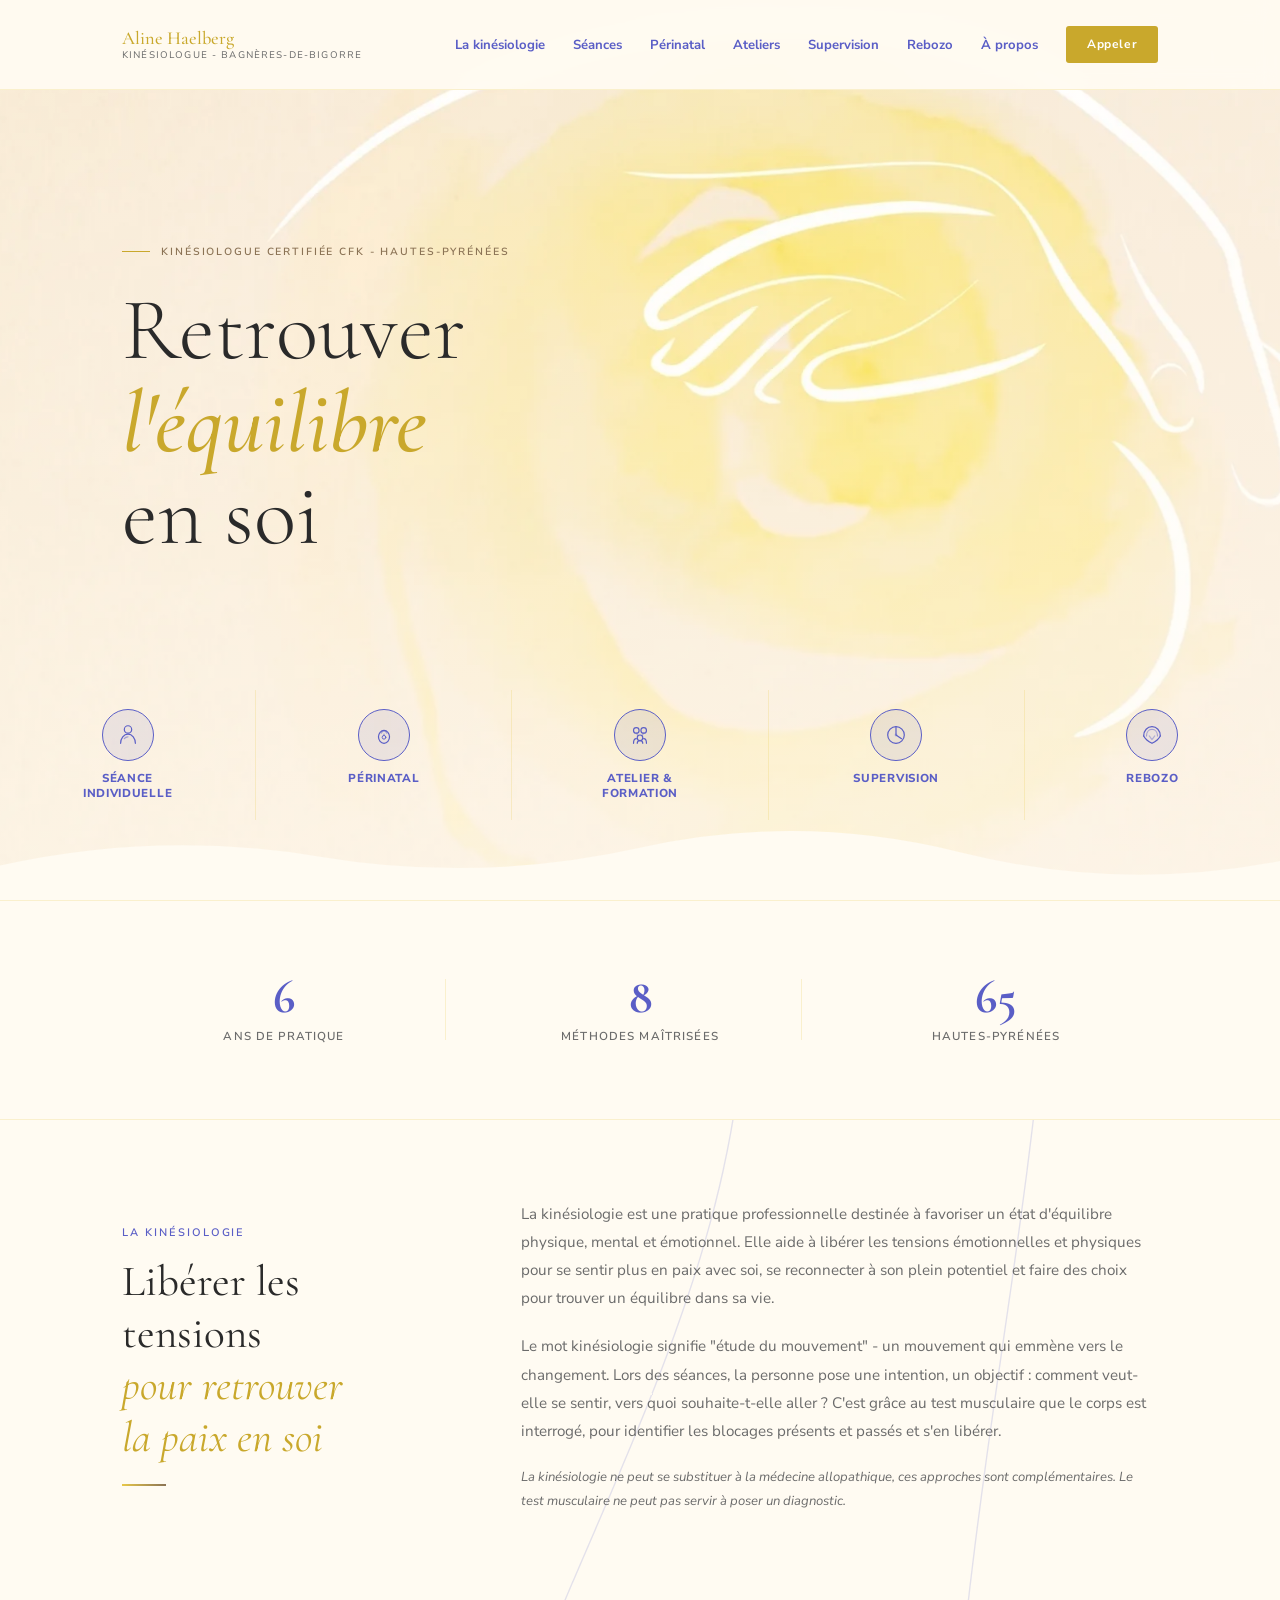
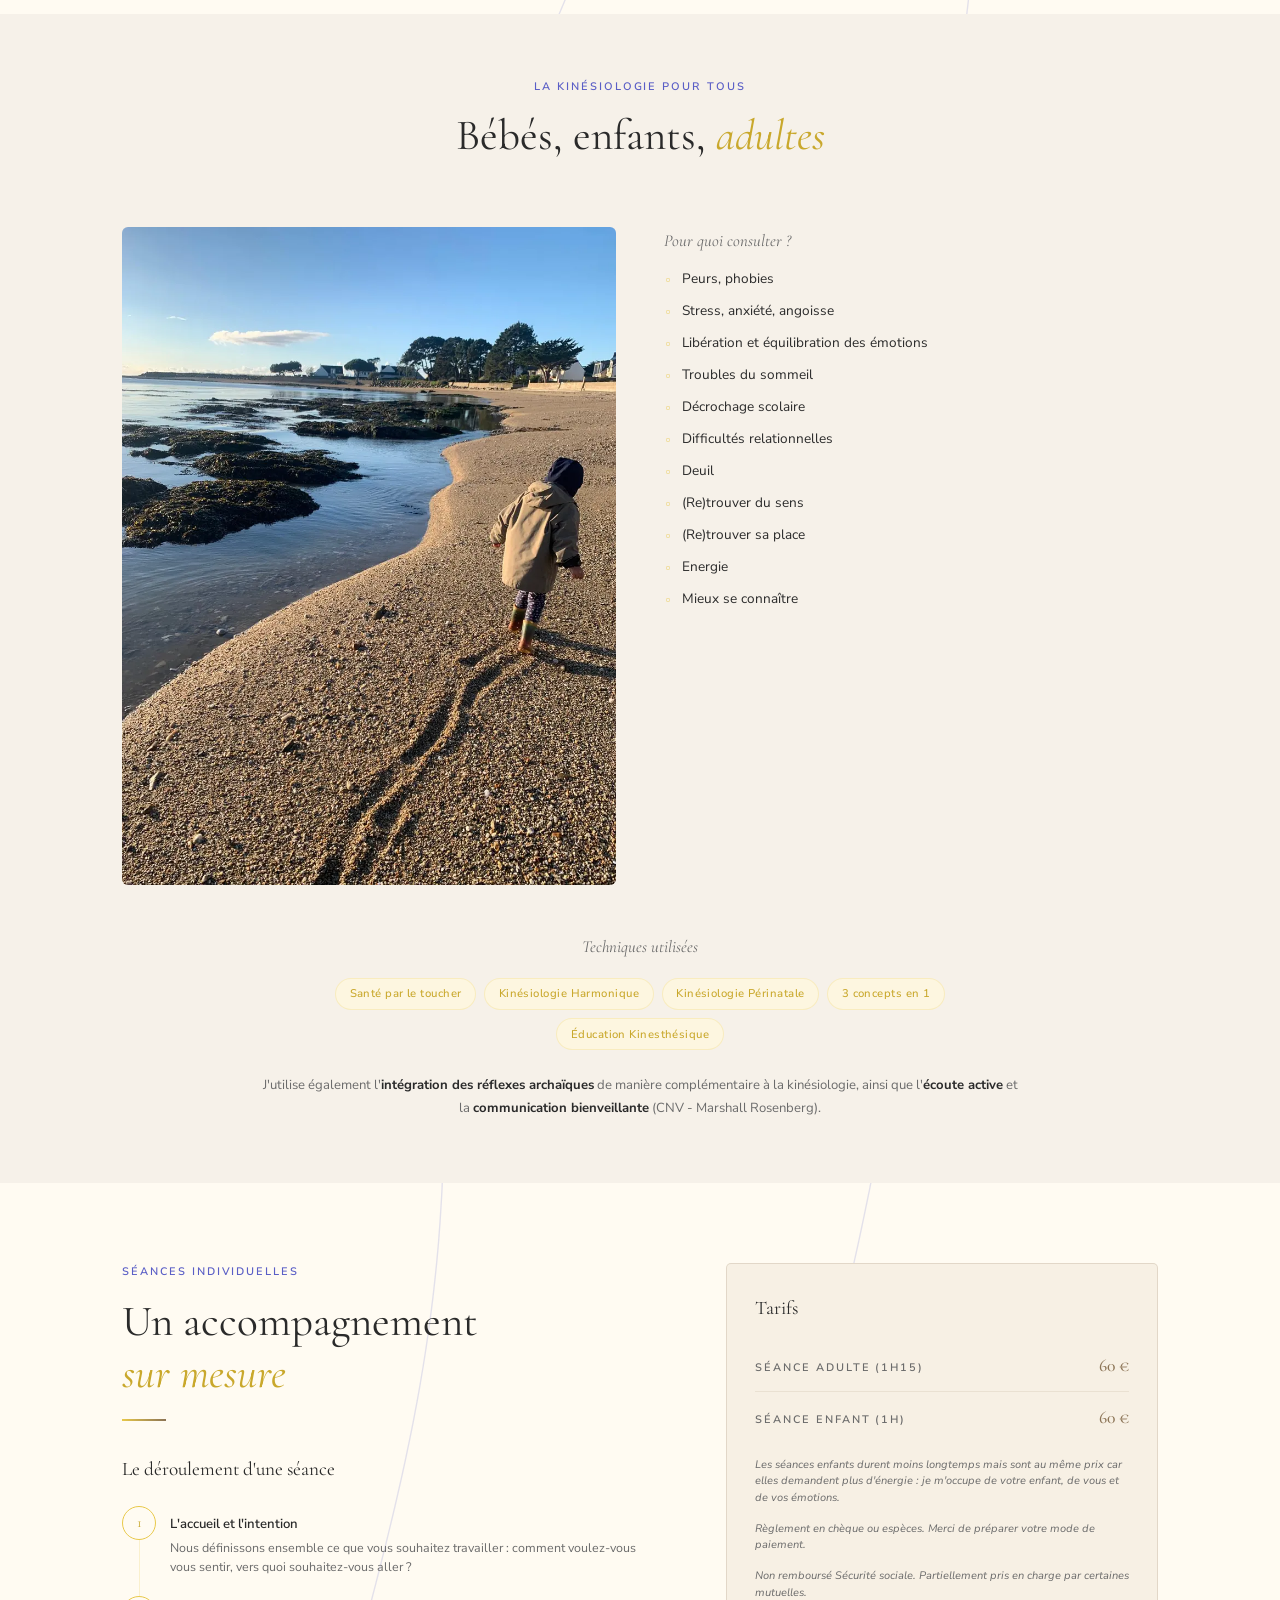
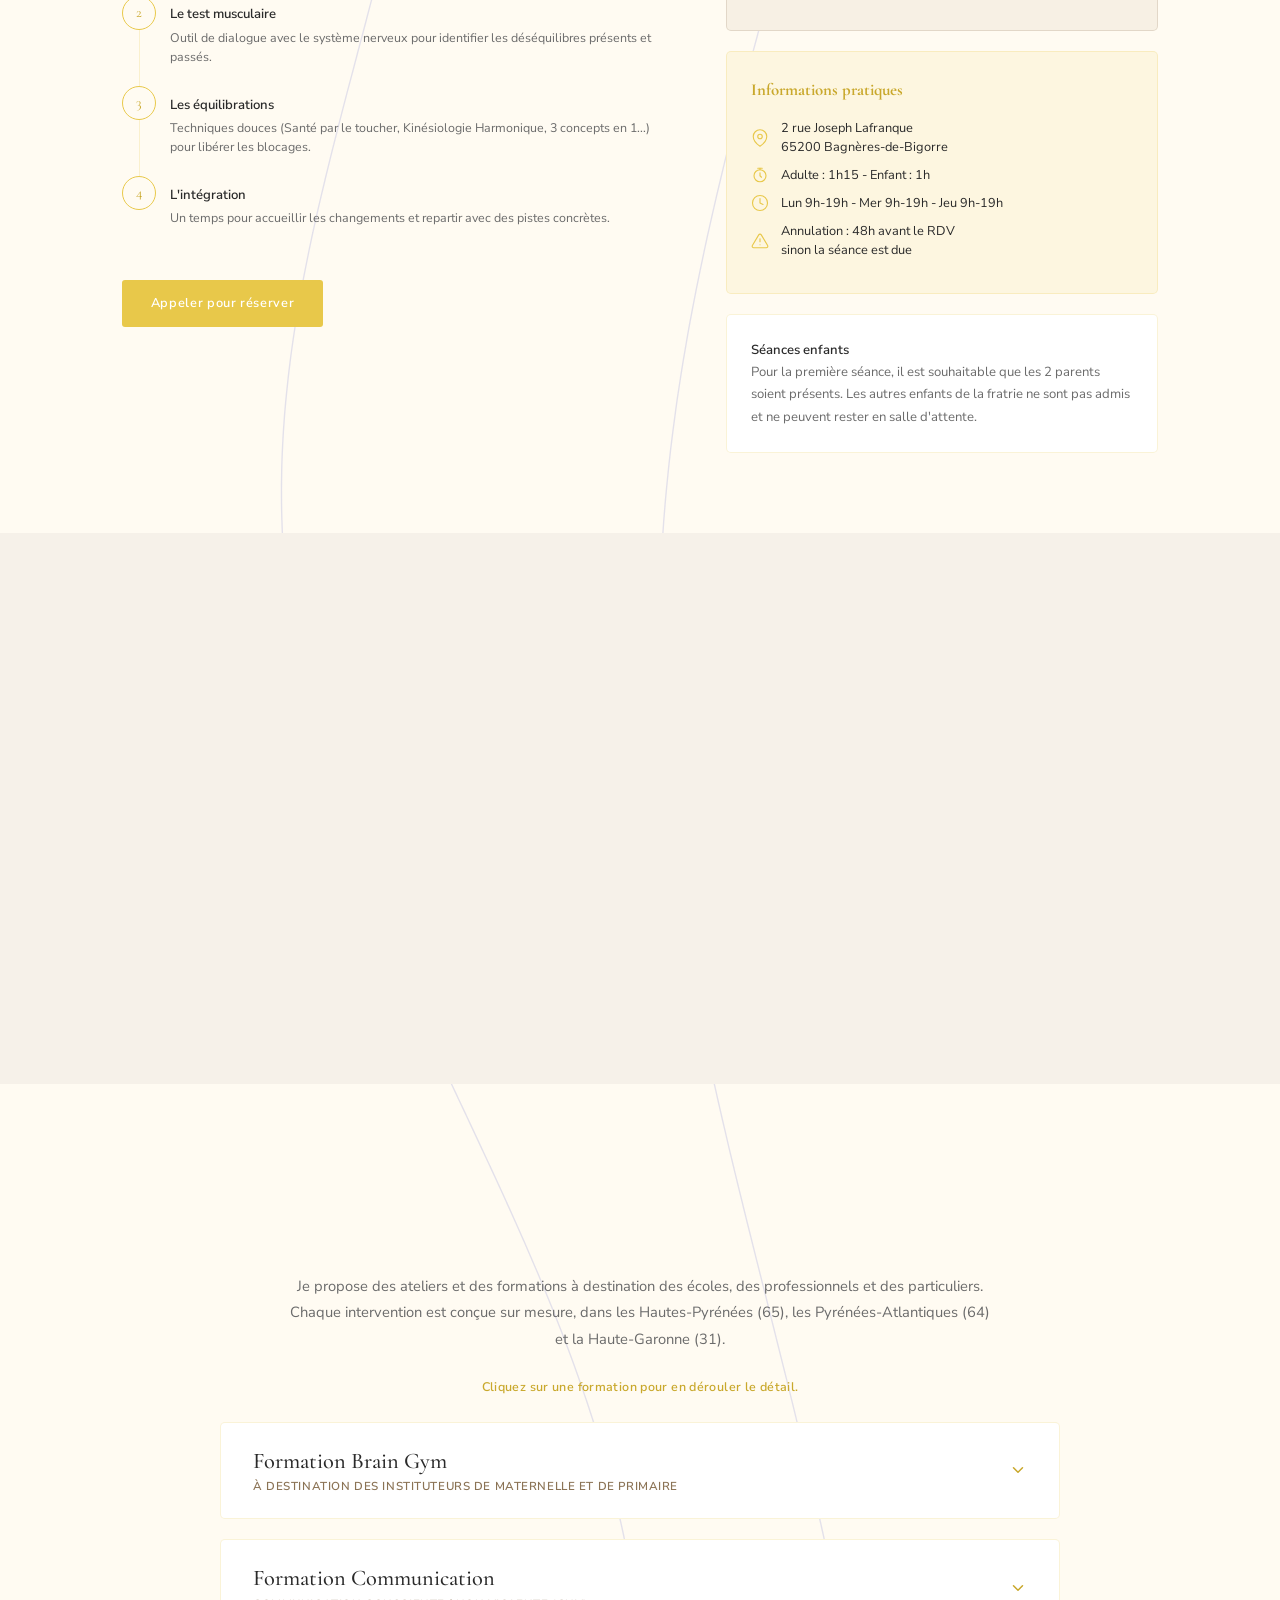
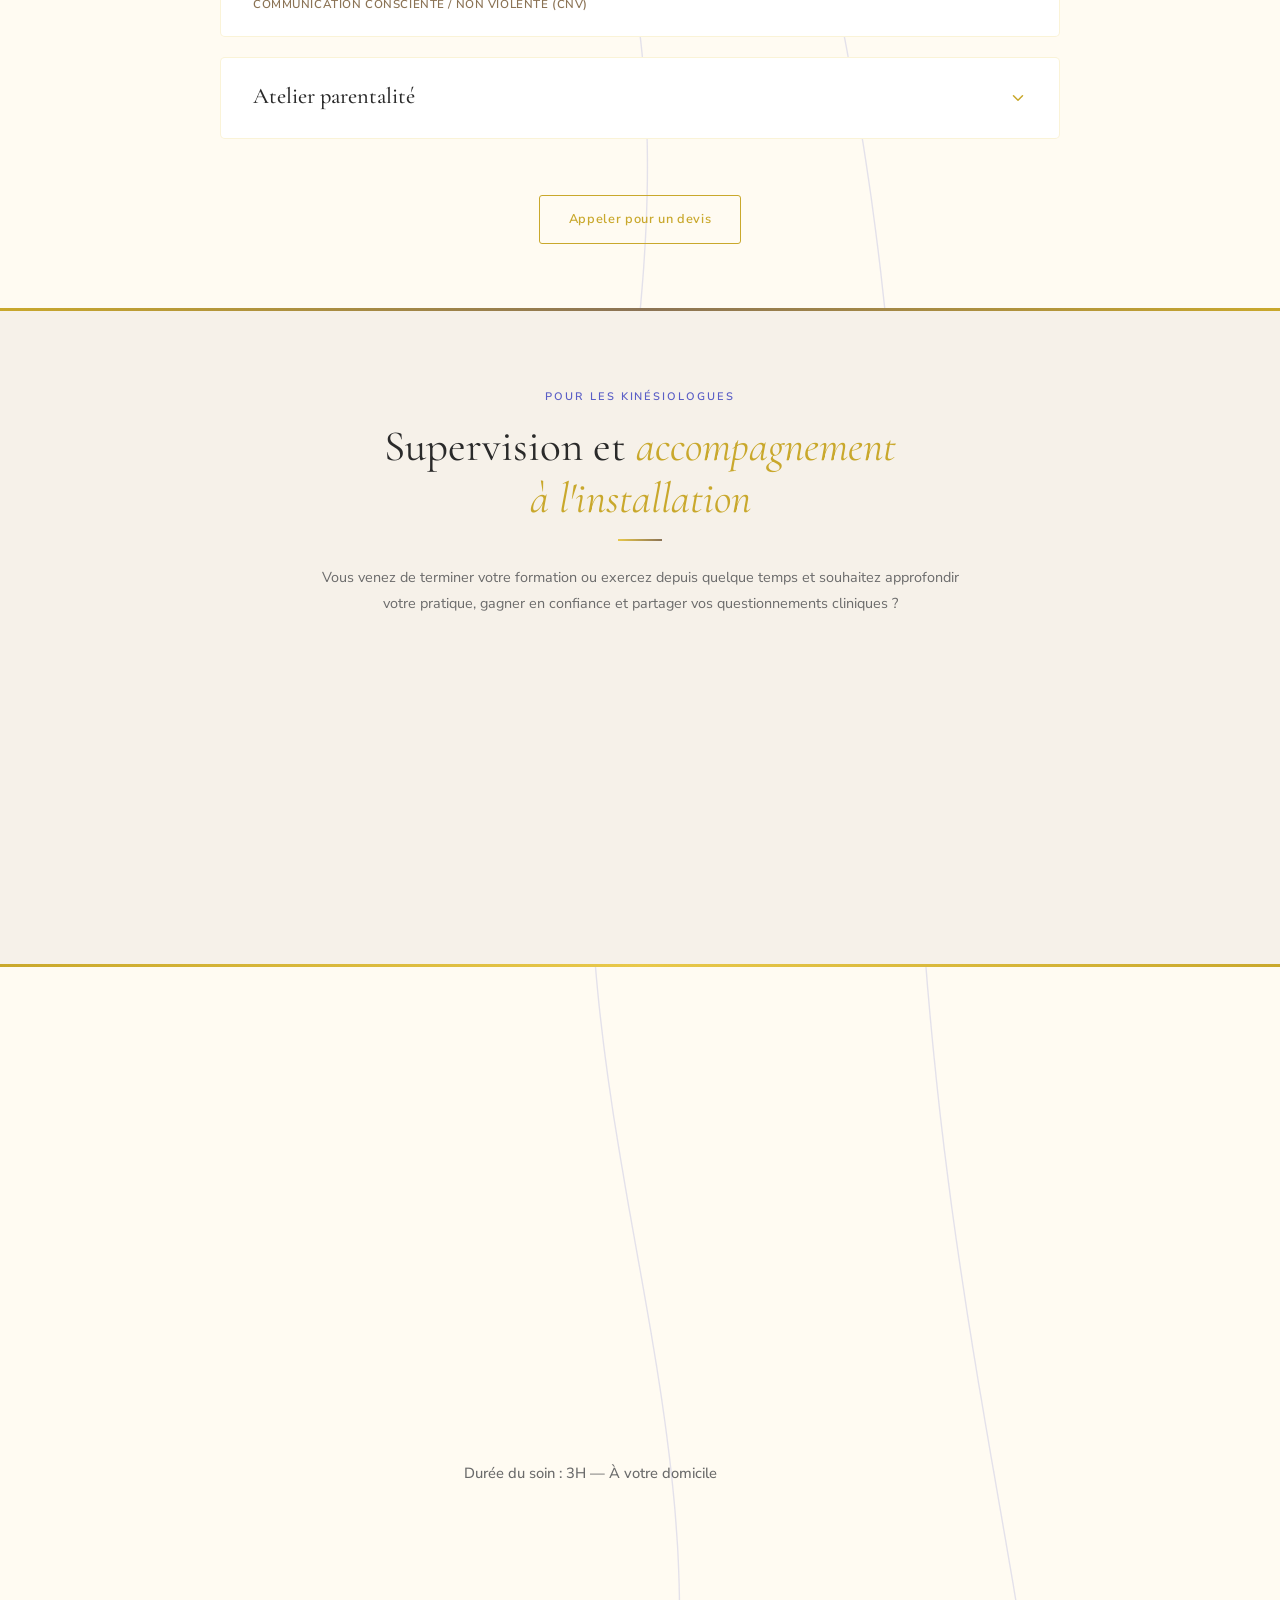
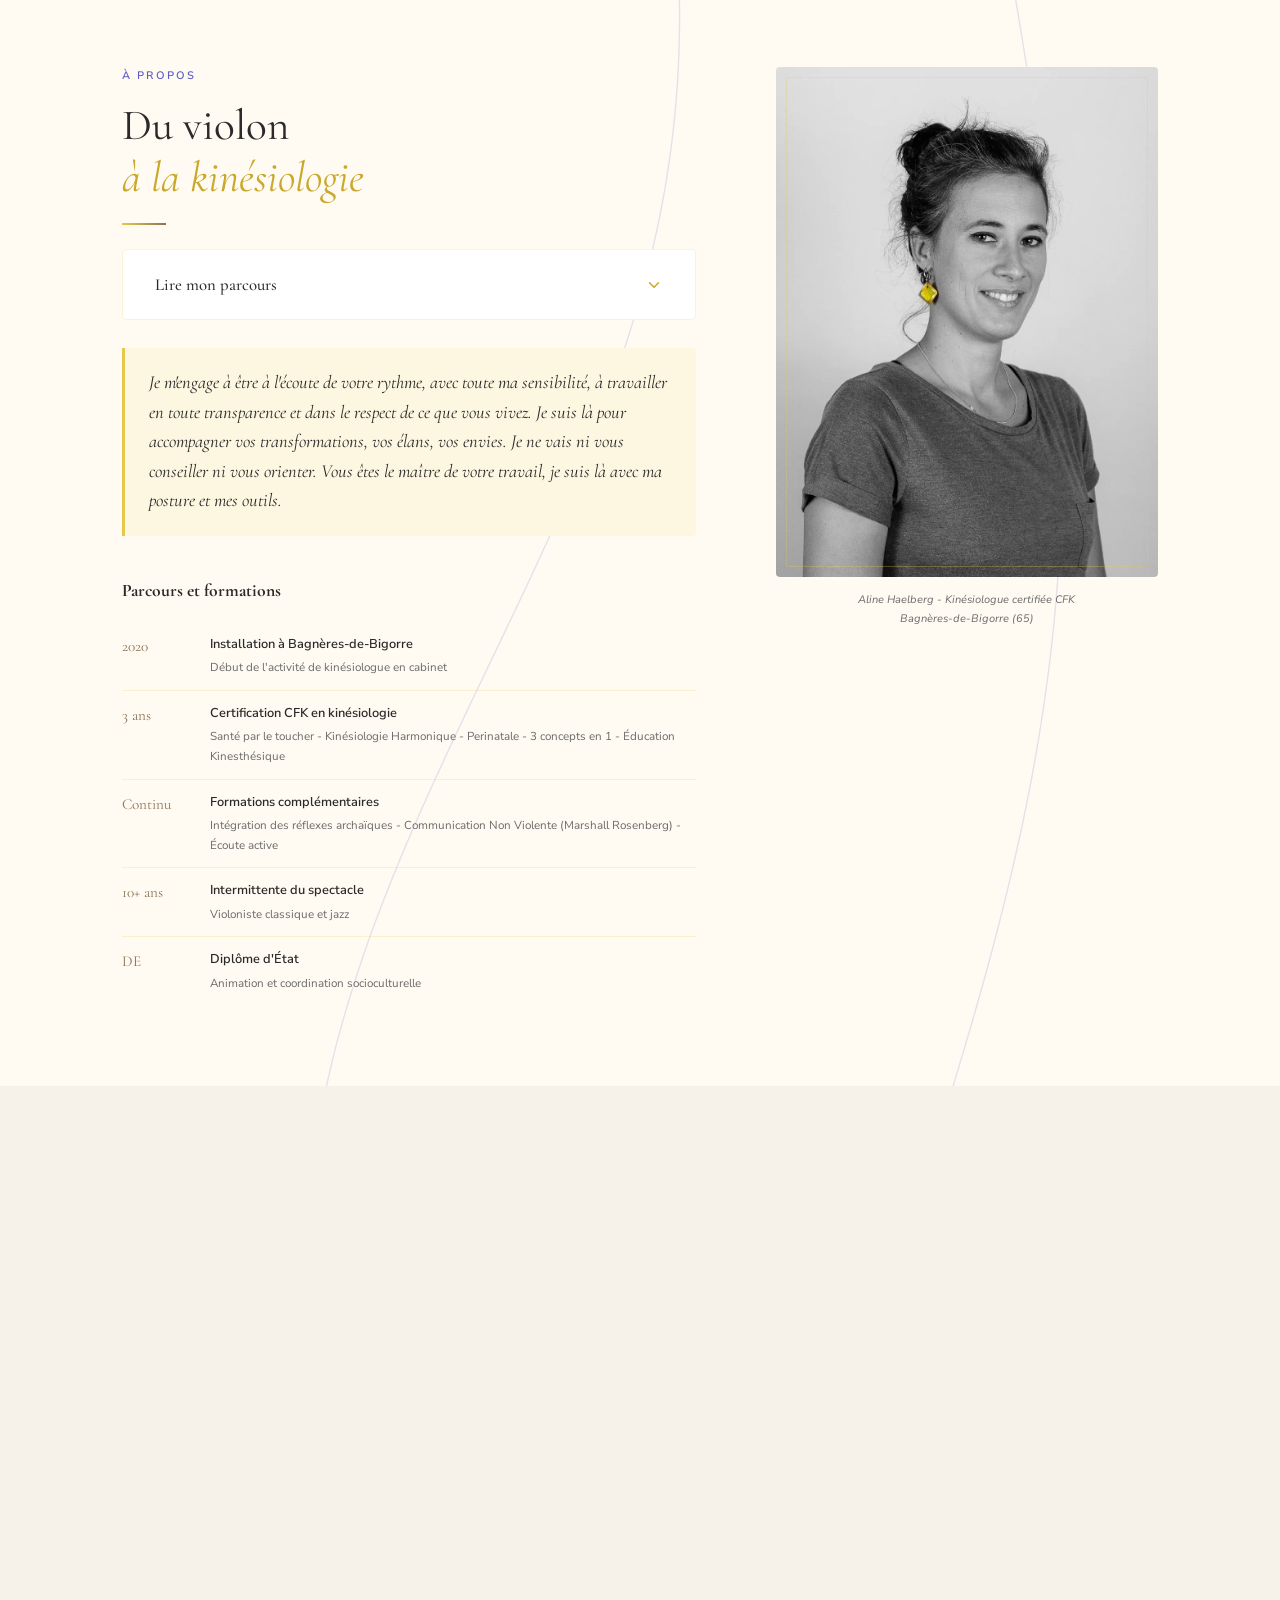
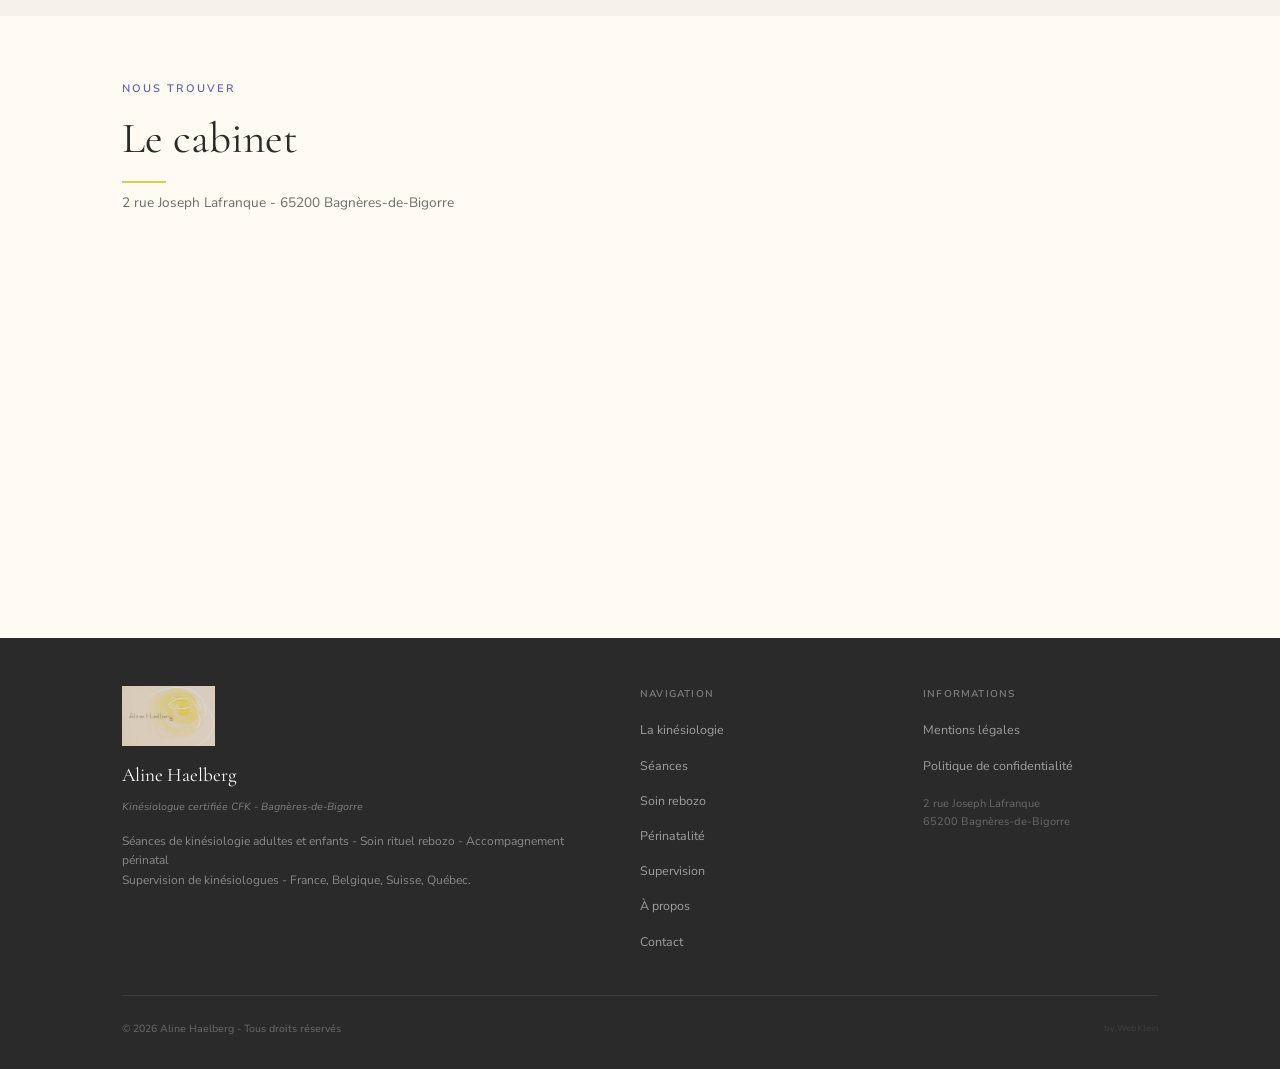
==== index.html @ d5751381 "photo" ====
<!DOCTYPE html>
<html lang="fr">
<head>
<meta charset="UTF-8">
<meta name="viewport" content="width=device-width, initial-scale=1.0">
<title>Aline Haelberg - Kinésiologue à Bagnères-de-Bigorre</title>
<meta name="description" content="Kinésiologue certifiée CFK à Bagnères-de-Bigorre. Séances adultes et enfants, soin rebozo, périnatalité. Supervision kinésiologues francophone.">
<link rel="icon" type="image/x-icon" href="favicon.ico" sizes="any">
<link rel="icon" type="image/png" sizes="48x48" href="favicon.png">
<link rel="icon" type="image/png" sizes="32x32" href="favicon-32.png">
<link rel="icon" type="image/png" sizes="16x16" href="favicon-16.png">
<link rel="apple-touch-icon" sizes="180x180" href="apple-touch-icon.png">
<link rel="manifest" href="/manifest.json">
<link rel="canonical" href="https://alinehaelberg.fr/">
<meta name="robots" content="index,follow">
<meta name="google-site-verification" content="pPFeB6kbiaKcHpW1vEBNzxtYBaHfTht10kSxAbO2_wA">
<!-- Open Graph -->
<meta property="og:type" content="website">
<meta property="og:title" content="Aline Haelberg — Kinésiologue à Bagnères-de-Bigorre (65)">
<meta property="og:description" content="Kinésiologue certifiée CFK. Séances adultes et enfants, soin rebozo, périnatalité. Supervision kinésiologues France, Belgique, Suisse, Québec.">
<meta property="og:url" content="https://alinehaelberg.fr/">
<meta property="og:image" content="https://alinehaelberg.fr/imageshero-logo.webp">
<meta property="og:image:width" content="1920">
<meta property="og:image:height" content="1083">
<meta property="og:image:alt" content="Logo Aline Haelberg kinésiologue — mains aquarelle sur fond doré">
<meta property="og:locale" content="fr_FR">
<meta property="og:site_name" content="Aline Haelberg - Kinésiologue">
<!-- Twitter Card -->
<meta name="twitter:card" content="summary_large_image">
<meta name="twitter:title" content="Aline Haelberg — Kinésiologue à Bagnères-de-Bigorre (65)">
<meta name="twitter:description" content="Kinésiologue certifiée CFK. Séances adultes et enfants, soin rebozo, périnatalité et supervision.">
<meta name="twitter:image" content="https://alinehaelberg.fr/imageshero-logo.webp">
<!-- Geo -->
<meta name="geo.region" content="FR-65">
<meta name="geo.placename" content="Bagnères-de-Bigorre, Hautes-Pyrénées">
<meta name="geo.position" content="43.0679;0.1563">
<meta name="ICBM" content="43.0679, 0.1563">
<link rel="preconnect" href="https://fonts.googleapis.com">
<link rel="preconnect" href="https://fonts.gstatic.com" crossorigin>
<link href="https://fonts.googleapis.com/css2?family=Cormorant+Garamond:ital,wght@0,300;0,400;0,500;0,600;0,700;1,300;1,400&family=Nunito+Sans:wght@300;400;500;600;700;800&display=swap" rel="stylesheet">
<script type="application/ld+json">
{
  "@context": "https://schema.org",
  "@type": "HealthAndBeautyBusiness",
  "name": "Aline Haelberg - Kinésiologue",
  "alternateName": "Aline Haelberg Kinésiologie",
  "description": "Kinésiologue certifiée CFK à Bagnères-de-Bigorre (65). Séances de kinésiologie adultes et enfants, soin rituel rebozo, accompagnement périnatal et supervision de kinésiologues en visio (France, Belgique, Suisse, Québec).",
  "url": "https://alinehaelberg.fr",
  "telephone": "+33757474336",
  "email": "contact@alinehaelberg.fr",
  "image": "https://alinehaelberg.fr/imageshero-logo.webp",
  "address": {
    "@type": "PostalAddress",
    "streetAddress": "2 rue Joseph Lafranque",
    "addressLocality": "Bagnères-de-Bigorre",
    "postalCode": "65200",
    "addressRegion": "Occitanie",
    "addressCountry": "FR"
  },
  "geo": {
    "@type": "GeoCoordinates",
    "latitude": 43.0679,
    "longitude": 0.1563
  },
  "areaServed": [
    {
      "@type": "City",
      "name": "Bagnères-de-Bigorre",
      "sameAs": "https://fr.wikipedia.org/wiki/Bagn%C3%A8res-de-Bigorre"
    },
    {
      "@type": "AdministrativeArea",
      "name": "Hautes-Pyrénées"
    },
    {
      "@type": "AdministrativeArea",
      "name": "Tarbes et vallées des Pyrénées"
    },
    {
      "@type": "Country",
      "name": "France",
      "description": "Supervision kinésiologues en visio"
    },
    {
      "@type": "Country",
      "name": "Belgique",
      "description": "Supervision kinésiologues en visio"
    },
    {
      "@type": "Country",
      "name": "Suisse",
      "description": "Supervision kinésiologues en visio"
    },
    {
      "@type": "Country",
      "name": "Canada",
      "description": "Supervision kinésiologues en visio (Québec)"
    }
  ],
  "founder": {
    "@type": "Person",
    "name": "Aline Haelberg",
    "jobTitle": "Kinésiologue certifiée CFK"
  },
  "foundingDate": "2020",
  "hasCredential": [
    {
      "@type": "EducationalOccupationalCredential",
      "credentialCategory": "Certification professionnelle",
      "name": "Certification CFK (Centre de Formation en Kinésiologie)"
    }
  ],
  "makesOffer": [
    {
      "@type": "Offer",
      "itemOffered": {
        "@type": "Service",
        "name": "Séance de kinésiologie adulte",
        "description": "Séance individuelle de kinésiologie pour adultes — gestion du stress, équilibre émotionnel, confiance en soi, douleurs chroniques"
      }
    },
    {
      "@type": "Offer",
      "itemOffered": {
        "@type": "Service",
        "name": "Séance de kinésiologie enfant",
        "description": "Kinésiologie adaptée aux enfants — difficultés scolaires, émotions, sommeil, confiance"
      }
    },
    {
      "@type": "Offer",
      "itemOffered": {
        "@type": "Service",
        "name": "Soin rituel rebozo",
        "description": "Soin enveloppant traditionnel mexicain rebozo — post-partum, transition de vie, reconnexion corps-esprit"
      }
    },
    {
      "@type": "Offer",
      "itemOffered": {
        "@type": "Service",
        "name": "Accompagnement périnatal",
        "description": "Accompagnement kinésiologique de la grossesse au post-partum — préparation émotionnelle, gestion du stress périnatal"
      }
    },
    {
      "@type": "Offer",
      "itemOffered": {
        "@type": "Service",
        "name": "Supervision de kinésiologues",
        "description": "Supervision professionnelle pour kinésiologues en exercice — en cabinet ou en visio. France, Belgique, Suisse, Québec."
      }
    }
  ],
  "openingHoursSpecification": [
    {"@type": "OpeningHoursSpecification", "dayOfWeek": "Monday", "opens": "09:00", "closes": "19:00"},
    {"@type": "OpeningHoursSpecification", "dayOfWeek": "Wednesday", "opens": "09:00", "closes": "19:00"},
    {"@type": "OpeningHoursSpecification", "dayOfWeek": "Thursday", "opens": "09:00", "closes": "19:00"}
  ],
  "keywords": "kinésiologue Bagnères-de-Bigorre, kinésiologie Hautes-Pyrénées, kinésiologue Tarbes, kinésiologie enfant, kinésiologie adulte, soin rebozo Pyrénées, accompagnement périnatal kinésiologie, supervision kinésiologue, supervision kinésiologie France, supervision kinésiologue visio, kinésiologue certifié CFK, kinésiologie stress émotions, bien-être Bagnères",
  "sameAs": [
    "https://www.google.com/maps/place/Aline+Haelberg/@43.063203,0.1472415,3519m/data=!3m1!1e3!4m6!3m5!1s0x12a831f05f56371b:0x378314e0f327d4c2!8m2!3d43.0679456!4d0.1562508!16s%2Fg%2F11hsxfzh6l"
  ]
}</script>
<style>
/* ---- VARIABLES ---- */
:root{
  --cream:#FFFBF2; --cream-dk:#F6F1E9; --sage:#E8C84A; --deep:#C9A82C;
  --sage-pale:#FDF6E0; --earth:#8B7355; --earth-pale:#F7F0E4;
  --ink:#2A2A2A; --mid:#6B6B6B; --line:rgba(232,200,74,0.22); --lav:#5A5EC6;
  --serif:"Cormorant Garamond",Georgia,"Times New Roman",serif;
  --sans:"Nunito Sans","Segoe UI",system-ui,sans-serif;
}
*,*::before,*::after{box-sizing:border-box;margin:0;padding:0}
html{scroll-behavior:smooth}
body{font-family:var(--sans);background:var(--cream);color:var(--ink);line-height:1.7;font-size:16px;overflow-x:hidden;position:relative}
.page-lines{position:absolute;top:0;left:0;width:100%;z-index:-1;pointer-events:none;overflow:visible}
.line-path{fill:none;stroke:var(--lav);stroke-width:1.4;stroke-linecap:round;stroke-linejoin:round;opacity:.16;filter:url(#sketch-filter)}
img{display:block;max-width:100%}
a{text-decoration:none;color:inherit}
ul{list-style:none}

/* ---- HELPERS ---- */
.wrap{max-width:1100px;margin:0 auto;padding:0 2rem}
.lbl{font-family:var(--sans);font-size:.68rem;font-weight:600;letter-spacing:.18em;text-transform:uppercase;color:var(--lav);margin-bottom:.9rem;display:block}
.h2{font-family:var(--serif);font-size:clamp(1.9rem,3.5vw,2.7rem);font-weight:400;line-height:1.2;color:var(--ink)}
.h2 em{font-style:italic;color:var(--deep)}
.bar{width:44px;height:2px;background:var(--sage);margin:1.2rem 0 1.5rem}
.btn{display:inline-block;padding:.8rem 1.8rem;border-radius:3px;font-family:var(--sans);font-size:.8rem;font-weight:600;letter-spacing:.05em;transition:background .35s cubic-bezier(.4,0,.2,1),transform .35s cubic-bezier(.4,0,.2,1),box-shadow .35s cubic-bezier(.4,0,.2,1),color .35s cubic-bezier(.4,0,.2,1),border-color .35s cubic-bezier(.4,0,.2,1);cursor:pointer;border:none}
.btn-p{background:var(--sage);color:#fff}
.btn-p:hover{background:var(--deep);transform:translateY(-2px);box-shadow:0 8px 24px rgba(201,168,44,.25)}
.btn-o{border:1.5px solid var(--deep);color:var(--deep);background:transparent}
.btn-o:hover{background:var(--deep);color:#fff;transform:translateY(-2px)}
.btn-e{background:var(--deep);color:#fff}
.btn-e:hover{background:#b8932b;transform:translateY(-2px)}

/* ---- NAV ---- */
.nav{position:fixed;top:0;left:0;right:0;z-index:100;background:rgba(255,251,242,.95);backdrop-filter:blur(10px);border-bottom:1px solid var(--line);height:90px;display:flex;align-items:center}
.nav-in{display:flex;align-items:center;justify-content:space-between;width:100%}
.logo-name{font-family:var(--serif);font-size:1.15rem;font-weight:500;color:var(--deep)}
.logo-sub{font-size:.6rem;font-weight:400;letter-spacing:.12em;text-transform:uppercase;color:var(--mid);margin-top:2px}
.nav-links{display:flex;align-items:center;gap:1.75rem}
.nav-links a{font-size:.82rem;font-weight:700;color:var(--lav);transition:color .35s cubic-bezier(.4,0,.2,1)}
.nav-links a:hover{color:#44489E}
.nav-cta{background:var(--deep);color:#fff!important;padding:.55rem 1.3rem;border-radius:3px;font-size:.75rem!important}

/* ---- BURGER MOBILE ---- */
.burger{display:none;flex-direction:column;gap:5px;cursor:pointer;padding:8px;background:none;border:none}
.burger span{width:22px;height:2px;background:var(--ink);transition:transform .3s ease,opacity .3s ease}
.mobile-menu{display:none;position:fixed;top:90px;left:0;right:0;background:rgba(255,251,242,.98);backdrop-filter:blur(10px);padding:1.5rem 2rem;border-bottom:1px solid var(--line);flex-direction:column;gap:1rem;z-index:99}
.mobile-menu.open{display:flex}
.mobile-menu a{font-size:.9rem;font-weight:500;color:var(--mid);padding:.5rem 0}

/* ---- HERO ---- */
@keyframes kenBurns {
  0%   { transform: scale(1)    translate(0%,    0%); }
  100% { transform: scale(1.12) translate(-1.5%, -3%); }
}
@keyframes fadeIn {
  from { opacity:0; transform:translateY(18px); }
  to   { opacity:1; transform:translateY(0); }
}

.hero {
  min-height: 100vh;
  position: relative;
  overflow: hidden;
  display: flex;
  flex-direction: column;
  padding-top: 90px;
}

.hero-bg {
  position: absolute;
  inset: 0;
  background-image: url('imageshero-logo.webp');
  background-size: cover;
  background-position: center center;
}

.hero-overlay {
  position: absolute;
  inset: 0;
  background: linear-gradient(to bottom, rgba(255,251,242,.15) 0%, rgba(255,251,242,.6) 100%);
}

.hero-wrap {
  position: relative;
  z-index: 2;
  max-width: 1100px;
  margin: 0 auto;
  padding: 5rem 2rem 2rem;
  width: 100%;
  flex: 1;
  display: flex;
  flex-direction: column;
  justify-content: center;
}

.hero-eyebrow {
  display: flex;
  align-items: center;
  gap: .7rem;
  margin-bottom: 1.5rem;
  animation: fadeIn .8s ease both;
  animation-delay: .2s;
}
.hero-eyebrow::before { content:''; width:28px; height:1px; background:var(--deep); }
.hero-eyebrow span { font-size:.65rem; font-weight:600; letter-spacing:.18em; text-transform:uppercase; color:var(--earth); }

.hero-title {
  font-family: var(--serif);
  font-size: clamp(3.2rem, 7vw, 5.5rem);
  font-weight: 300;
  line-height: 1.05;
  color: var(--ink);
  margin-bottom: 1.5rem;
  animation: fadeIn .9s ease both;
  animation-delay: .35s;
}
.hero-title strong { display:block; font-weight:500; font-style:italic; color:var(--deep); }



.hero-pictos {
  display: flex;
  justify-content: center;
  gap: 0;
  position: relative;
  z-index: 10;
  margin-bottom: 80px;
  animation: fadeIn 1s ease both;
  animation-delay: .65s;
}
.hero-picto {
  display: flex;
  flex-direction: column;
  align-items: center;
  gap: .6rem;
  text-decoration: none;
  color: var(--ink);
  flex: 1;
  padding: 1.2rem .5rem;
  transition: background .3s ease, transform .3s ease;
  cursor: pointer;
  border-right: 1px solid var(--line);
}
.hero-picto:last-child { border-right: none; }
.hero-picto:hover { background: rgba(90,94,198,.12); border-radius:8px; }
.hero-picto-icon {
  width: 52px;
  height: 52px;
  border-radius: 50%;
  background: rgba(90,94,198,.10);
  border: 1.5px solid var(--lav);
  display: flex;
  align-items: center;
  justify-content: center;
  transition: background .3s ease, border-color .3s ease, transform .3s ease;
}
.hero-picto:hover .hero-picto-icon {
  background: rgba(90,94,198,.20);
  border-color: #44489E;
  transform: scale(1.08);
}
.hero-picto-icon svg { width: 24px; height: 24px; }
.hero-picto-label {
  font-family: var(--sans);
  font-size: .72rem;
  font-weight: 800;
  letter-spacing: .06em;
  text-transform: uppercase;
  text-align: center;
  color: var(--lav);
  max-width: 110px;
  line-height: 1.3;
}


.hero-mtn { position:absolute; bottom:0; left:0; right:0; pointer-events:none; }

/* ---- STATS BAND ---- */
.stats-band {
  background: var(--cream);
  border-top: 1px solid var(--line);
  border-bottom: 1px solid var(--line);
  padding: 3rem 0;
}
.stats-grid {
  display: grid;
  grid-template-columns: repeat(3, 1fr);
  gap: 2rem;
  text-align: center;
}
.stat-item {
  position: relative;
  padding: 1.5rem;
}
.stat-item:not(:last-child)::after {
  content: '';
  position: absolute;
  right: 0; top: 25%; bottom: 25%;
  width: 1px;
  background: var(--line);
}
.stat-count {
  font-family: var(--serif);
  font-size: 3rem;
  font-weight: 700;
  color: var(--lav);
  line-height: 1;
  display: block;
}
.stat-label {
  font-size: .72rem;
  font-weight: 600;
  letter-spacing: .1em;
  text-transform: uppercase;
  color: var(--mid);
  margin-top: .4rem;
  display: block;
}

/* ---- INTRO / KINESIOLOGIE ---- */
.intro{background:transparent;padding:5rem 0}
.intro-grid{display:grid;grid-template-columns:1fr 2fr;gap:5rem;align-items:center}
.intro-body{font-size:.95rem;color:var(--mid);line-height:1.85;margin-bottom:1.25rem}
.pillars{display:grid;grid-template-columns:repeat(3,1fr);gap:1.25rem;margin-top:2rem}
.pillar{background:#fff;border:1px solid var(--line);border-radius:5px;padding:1.5rem;transition:transform .35s cubic-bezier(.4,0,.2,1),box-shadow .35s cubic-bezier(.4,0,.2,1),border-color .35s cubic-bezier(.4,0,.2,1);border-bottom:2px solid transparent}
.pillar:hover{transform:translateY(-3px);box-shadow:0 8px 24px rgba(0,0,0,.06);border-bottom-color:var(--sage)}
.pillar-icon{margin-bottom:.85rem;display:flex;align-items:center}
.pillar h3{font-family:var(--serif);font-size:1.05rem;font-weight:500;margin-bottom:.4rem}
.pillar p{font-size:.78rem;color:var(--mid);line-height:1.6}

/* ---- POUR QUI ---- */
.pourqui{padding:4rem 0;background:var(--cream-dk)}
.pourqui-grid{display:grid;grid-template-columns:1fr 1fr;gap:3rem}
.pourqui-list{columns:1}
.pourqui-img{border-radius:6px;overflow:hidden;background:var(--sage-pale);min-height:340px}
.pourqui-img img{width:100%;height:100%;object-fit:cover;display:block}
.pourqui-list li{display:flex;align-items:flex-start;gap:.65rem;font-size:.85rem;margin-bottom:.6rem;line-height:1.5;break-inside:avoid}
.pourqui-list li::before{content:'\25E6';color:var(--sage);flex-shrink:0;margin-top:2px}
.techniques-list{display:flex;flex-wrap:wrap;gap:.5rem;margin-top:1rem}
.tech-tag{font-size:.7rem;font-weight:500;letter-spacing:.04em;padding:.35rem .85rem;border-radius:20px;background:var(--sage-pale);color:var(--deep);border:1px solid var(--line)}

/* ---- SEANCES ---- */
.seances{padding:5rem 0;background:transparent}
.seances-grid{display:grid;grid-template-columns:5fr 4fr;gap:4rem;align-items:start}
.prob-h{font-family:var(--serif);font-size:1.05rem;font-style:italic;color:var(--mid);margin-bottom:.85rem}
.steps{margin-top:2rem}
.steps-h{font-family:var(--serif);font-size:1.2rem;font-weight:400;margin-bottom:1.25rem}
.step{display:grid;grid-template-columns:36px 1fr;gap:.75rem;padding-bottom:1.25rem;position:relative}
.step:not(:last-child)::before{content:'';position:absolute;left:17px;top:30px;bottom:0;width:1px;background:var(--line)}
.step-n{width:34px;height:34px;border-radius:50%;border:1.5px solid var(--sage);display:flex;align-items:center;justify-content:center;font-family:var(--serif);font-size:.9rem;color:var(--deep);flex-shrink:0;background:var(--cream);z-index:1;position:relative}
.step-t h4{font-weight:600;font-size:.82rem;margin-bottom:.2rem;padding-top:.45rem}
.step-t p{font-size:.78rem;color:var(--mid);line-height:1.5}

/* sidebar tarifs */
.tarif{background:var(--earth-pale);border:1px solid rgba(139,115,85,.2);border-radius:5px;padding:1.75rem;margin-bottom:1.25rem}
.tarif h3{font-family:var(--serif);font-size:1.2rem;font-weight:400;margin-bottom:1rem}
.tarif-row{display:flex;justify-content:space-between;align-items:baseline;padding:.65rem 0;border-bottom:1px solid rgba(139,115,85,.12);font-size:.82rem}
.tarif-row:last-of-type{border:none}
.tarif-row .lbl{color:var(--mid)}
.tarif-row .price{font-family:var(--serif);font-size:1.1rem;color:var(--earth);font-weight:500}
.tarif-note{margin-top:.85rem;font-size:.68rem;color:var(--mid);font-style:italic;line-height:1.55}
.info-box{background:var(--sage-pale);border:1px solid var(--line);border-radius:5px;padding:1.5rem}
.info-box h4{font-family:var(--serif);font-size:1.05rem;color:var(--deep);margin-bottom:.9rem}
.info-item{display:flex;align-items:center;gap:.75rem;font-size:.8rem;margin-bottom:.55rem;line-height:1.5}
.info-item svg{flex-shrink:0;color:var(--sage)}

/* ---- ENFANTS ---- */
.enfants{padding:4rem 0;background:var(--cream-dk)}
.enfants-grid{display:grid;grid-template-columns:1fr 1fr;gap:4rem;align-items:start}
.enfants-note{background:#fff;border:1px solid var(--line);border-radius:5px;padding:1.5rem;font-size:.82rem;color:var(--mid);line-height:1.7}
.enfants-note strong{color:var(--ink);font-weight:600}

/* ---- REBOZO ---- */
.rebozo{padding:5rem 0;background:transparent;position:relative;overflow:hidden}
.rebozo::before{content:'';position:absolute;top:0;left:0;right:0;height:3px;background:linear-gradient(90deg,var(--deep),var(--sage),var(--deep))}
.rebozo-grid{display:grid;grid-template-columns:1fr 1.2fr 1fr;gap:3rem;align-items:center}
.rebozo-img{border-radius:6px;overflow:hidden;aspect-ratio:3/4;max-height:480px}
.rebozo-img img{width:100%;height:100%;object-fit:cover;display:block;filter:saturate(.9) contrast(.95)}
.rebozo-details{display:flex;flex-direction:column;gap:.65rem;margin:1.5rem 0}
.rebozo-detail{display:flex;align-items:flex-start;gap:.65rem;font-size:.85rem;line-height:1.5}
.rebozo-detail::before{content:'\2022';color:var(--deep);flex-shrink:0}
.rebozo-price{background:var(--sage-pale);border:1px solid rgba(201,168,44,.25);border-radius:5px;padding:1.5rem;text-align:center;margin-top:1.5rem}
.rebozo-price .price{font-family:var(--serif);font-size:2rem;color:var(--deep);font-weight:500}
.rebozo-price p{font-size:.75rem;color:var(--mid);margin-top:.3rem}

/* ---- PERINATAL ---- */
.perinatal{padding:5rem 0;background:var(--cream-dk)}
.perinatal-grid{display:grid;grid-template-columns:1fr 1fr;gap:4rem;align-items:start}
.peri-list li{display:flex;align-items:flex-start;gap:.65rem;font-size:.85rem;margin-bottom:.5rem;line-height:1.5}
.peri-list li::before{content:'\25E6';color:var(--sage);flex-shrink:0;margin-top:2px}
.peri-other{margin-top:1.5rem}
.peri-other h4{font-family:var(--serif);font-size:1rem;font-weight:500;color:var(--mid);margin-bottom:.75rem}
.peri-disclaimer{font-size:.75rem;color:var(--mid);font-style:italic;margin-top:1.5rem;padding:1rem;background:var(--sage-pale);border-radius:4px;line-height:1.6}

/* ---- ATELIERS ---- */
.ateliers{padding:4rem 0;background:transparent}
.ateliers-content{max-width:700px;margin:0 auto;text-align:center}
.ateliers-body{font-size:.92rem;color:var(--mid);line-height:1.8;margin-bottom:1.5rem}
.ateliers-hint{font-size:.78rem;color:var(--deep);font-weight:600;letter-spacing:.03em;margin-bottom:.5rem}
.ateliers-list{max-width:840px;margin:1.5rem auto 0;display:flex;flex-direction:column;gap:1.25rem;text-align:left}
.atelier-item{background:#fff;border:1px solid var(--line);border-radius:5px;overflow:hidden;transition:box-shadow .35s cubic-bezier(.4,0,.2,1)}
.atelier-item:hover{box-shadow:0 12px 36px rgba(0,0,0,.06)}
.atelier-head{width:100%;display:flex;align-items:center;justify-content:space-between;gap:1rem;background:none;border:0;cursor:pointer;text-align:left;padding:1.5rem 2rem;font-family:inherit}
.atelier-title{display:block;font-family:var(--serif);font-size:1.4rem;font-weight:500;color:var(--ink);margin-bottom:.3rem}
.atelier-head .atelier-sub{display:block;font-size:.72rem;color:var(--earth);font-weight:600;letter-spacing:.05em;text-transform:uppercase;margin:0}
.atelier-chevron{flex-shrink:0;display:flex;transition:transform .35s ease}
.atelier-item.open .atelier-chevron{transform:rotate(180deg)}
.atelier-body{max-height:0;overflow:hidden;transition:max-height .45s cubic-bezier(.4,0,.2,1)}
.atelier-body-inner{padding:0 2rem 1.75rem}
.atelier-item p{font-size:.85rem;color:var(--mid);line-height:1.75;margin-bottom:.7rem}
.atelier-meta{display:flex;flex-wrap:wrap;gap:.5rem 1.1rem;margin-top:1.1rem;padding-top:.9rem;border-top:1px solid var(--line);font-size:.72rem;color:var(--deep);font-weight:600;letter-spacing:.02em}
.atelier-cta{text-align:center;margin-top:2.25rem}
@media(max-width:760px){.atelier-head{padding:1.2rem 1.25rem}.atelier-body-inner{padding:0 1.25rem 1.4rem}}

/* ---- SUPERVISION ---- */
.supervision{background:var(--cream-dk);padding:5rem 0;position:relative;overflow:hidden}
.supervision::before{content:'';position:absolute;top:0;left:0;right:0;height:3px;background:linear-gradient(90deg,var(--deep),var(--earth),var(--deep))}
.sup-head{text-align:center;max-width:640px;margin:0 auto 3.5rem}
.sup-head .bar{margin:.9rem auto 1.5rem}
.sup-head p{font-size:.9rem;color:var(--mid);line-height:1.8}
.sup-cards{display:grid;grid-template-columns:repeat(2,1fr);gap:1.25rem;max-width:640px;margin:0 auto 3.5rem}
.sup-card{background:#fff;border:1px solid var(--line);border-radius:5px;padding:1.75rem;transition:transform .35s cubic-bezier(.4,0,.2,1),box-shadow .35s cubic-bezier(.4,0,.2,1);position:relative;overflow:hidden}
.sup-card::after{content:'';position:absolute;bottom:0;left:0;right:0;height:3px;background:var(--sage);transform:scaleX(0);transition:transform .35s cubic-bezier(.4,0,.2,1);transform-origin:left}
.sup-card:hover{transform:translateY(-4px);box-shadow:0 12px 36px rgba(0,0,0,.07)}
.sup-card:hover::after{transform:scaleX(1)}
.card-ico{width:48px;height:48px;border-radius:50%;background:var(--sage-pale);display:flex;align-items:center;justify-content:center;margin-bottom:1rem}
.sup-card h3{font-family:var(--serif);font-size:1.15rem;font-weight:500;margin-bottom:.65rem}
.sup-card p{font-size:.8rem;color:var(--mid);line-height:1.65;margin-bottom:.75rem}
.card-det{font-size:.7rem;color:var(--deep);font-weight:600;letter-spacing:.04em}
.sup-for{display:grid;grid-template-columns:1fr 1fr;gap:3rem;align-items:center;background:#B89A30;border-radius:6px;padding:3rem;color:#fff}
.sup-for .lbl{color:rgba(255,255,255,.55)}
.sup-for .h2{color:#fff}
.sup-for .h2 em{color:rgba(255,240,190,.9)}
.sup-for .bar{background:rgba(255,255,255,.35)}
.sup-for-desc{color:rgba(255,255,255,.75);font-size:.88rem;line-height:1.8;margin-bottom:1.5rem}
.for-list{display:flex;flex-direction:column;gap:.65rem}
.for-item{display:flex;align-items:flex-start;gap:.65rem;font-size:.82rem;color:rgba(255,255,255,.8);line-height:1.45}
.check{width:18px;height:18px;border-radius:50%;background:rgba(255,255,255,.15);display:flex;align-items:center;justify-content:center;flex-shrink:0;font-size:.65rem;margin-top:1px}
.sup-pricing{background:rgba(255,255,255,.1);border:1px solid rgba(255,255,255,.18);border-radius:5px;padding:1.5rem;margin-bottom:1.25rem}
.sup-pricing h4{font-family:var(--serif);font-size:1.05rem;color:rgba(255,255,255,.9);margin-bottom:.9rem}
.sup-row{display:flex;justify-content:space-between;padding:.55rem 0;border-bottom:1px solid rgba(255,255,255,.1);font-size:.8rem}
.sup-row:last-of-type{border:none}
.sup-row .l{color:rgba(255,255,255,.65)}
.sup-row .v{font-family:var(--serif);font-size:.95rem;color:#fff}
.sup-note{font-size:.68rem;color:rgba(255,255,255,.5);font-style:italic;margin-top:.65rem}
.sup-cards .sup-card:nth-child(1) { transition-delay: 0s; }
.sup-cards .sup-card:nth-child(2) { transition-delay: .12s; }
.sup-cards .sup-card:nth-child(3) { transition-delay: .24s; }

/* ---- A PROPOS ---- */
.apropos{padding:5rem 0;background:transparent}
.apropos-grid{display:grid;grid-template-columns:3fr 2fr;gap:5rem;align-items:start}
.photo-sticky{position:sticky;top:110px;order:2}
.photo-frame{aspect-ratio:3/4;border-radius:4px;overflow:hidden;position:relative}
.photo-frame::after{content:'';position:absolute;inset:10px;border:1px solid rgba(232,200,74,.28);border-radius:2px;pointer-events:none}
.photo-frame img{width:100%;height:100%;object-fit:cover;object-position:top center}
.photo-cap{margin-top:.9rem;font-size:.68rem;color:var(--mid);text-align:center;font-style:italic}
.bio{font-size:.92rem;color:var(--mid);line-height:1.85;margin-bottom:1.25rem}
.quote-box{background:var(--sage-pale);border-left:3px solid var(--sage);padding:1.25rem 1.5rem;border-radius:0 4px 4px 0;margin:1.75rem 0}
.quote-box p{font-family:var(--serif);font-size:1.15rem;font-style:italic;color:var(--ink);line-height:1.6}
.formations h3{font-family:var(--serif);font-size:1.1rem;margin-bottom:1rem}
.form-item{display:grid;grid-template-columns:76px 1fr;gap:.75rem;padding:.75rem 0;border-bottom:1px solid var(--line);font-size:.8rem}
.form-item:last-child{border:none}
.form-item .yr{font-family:var(--serif);font-size:.95rem;color:var(--earth)}
.form-item h4{font-weight:600;font-size:.8rem;margin-bottom:.18rem}
.form-item p{color:var(--mid);font-size:.72rem}

/* ---- CONTACT ---- */
.contact{padding:5rem 0;background:var(--cream-dk)}
.contact-grid{display:grid;grid-template-columns:1fr 1fr;gap:4rem;align-items:start}
.contact-body{font-size:.88rem;color:var(--mid);line-height:1.8;margin-bottom:2.5rem}
.contact-details{display:flex;flex-direction:column;gap:1.1rem}
.c-detail{display:flex;align-items:flex-start;gap:.9rem}
.c-icon{width:36px;height:36px;border-radius:50%;background:var(--sage-pale);display:flex;align-items:center;justify-content:center;flex-shrink:0;font-size:.95rem;color:var(--sage)}
.c-lbl{font-size:.62rem;font-weight:600;letter-spacing:.1em;text-transform:uppercase;color:var(--mid);margin-bottom:.18rem}
.c-val{font-size:.85rem;font-weight:500}
.form-box{background:#fff;border:1px solid var(--line);border-radius:5px;padding:2.25rem}
.form-box h3{font-family:var(--serif);font-size:1.3rem;font-weight:400;margin-bottom:.35rem}
.form-sub{font-size:.75rem;color:var(--mid);margin-bottom:1.75rem}
.fg{margin-bottom:1rem}
.fg label{display:block;font-size:.62rem;font-weight:600;letter-spacing:.08em;text-transform:uppercase;color:var(--mid);margin-bottom:.4rem}
.fg input,.fg select,.fg textarea{width:100%;padding:.72rem .9rem;border:1.5px solid var(--line);border-radius:3px;background:var(--cream);font-family:var(--sans);font-size:.84rem;color:var(--ink);outline:none;transition:border-color .35s cubic-bezier(.4,0,.2,1)}
.fg input:focus,.fg select:focus,.fg textarea:focus{border-color:var(--sage)}
.fg textarea{min-height:90px;resize:vertical}
.form-row{display:grid;grid-template-columns:1fr 1fr;gap:.85rem}

/* ---- FOOTER ---- */
footer{background:var(--ink);color:rgba(255,255,255,.65);padding:3rem 0 2rem}
.foot-grid{display:grid;grid-template-columns:2fr 1fr 1fr;gap:3rem;margin-bottom:2.5rem}
.f-name{font-family:var(--serif);font-size:1.2rem;color:#fff;margin-bottom:.4rem}
.f-tag{font-size:.65rem;color:rgba(255,255,255,.4);font-style:italic;margin-bottom:1rem}
.f-desc{font-size:.75rem;color:rgba(255,255,255,.45);line-height:1.65}
.fc h4{font-size:.62rem;font-weight:600;letter-spacing:.12em;text-transform:uppercase;color:rgba(255,255,255,.4);margin-bottom:.85rem}
.fc ul{display:flex;flex-direction:column;gap:.5rem}
.fc ul li a{font-size:.78rem;color:rgba(255,255,255,.55);transition:color .35s cubic-bezier(.4,0,.2,1)}
.fc ul li a:hover{color:#fff}
.foot-btm{border-top:1px solid rgba(255,255,255,.08);padding-top:1.5rem;display:flex;justify-content:space-between;align-items:center;font-size:.65rem;color:rgba(255,255,255,.3)}

/* ---- ANIMATIONS ---- */
.r{opacity:0;transform:translateY(20px);transition:opacity .6s ease,transform .6s ease}
.r.on{opacity:1;transform:none}
.sl{opacity:0;transform:translateX(-40px);transition:opacity .7s ease,transform .7s ease}
.sr{opacity:0;transform:translateX(40px);transition:opacity .7s ease,transform .7s ease}
.sl.on,.sr.on{opacity:1;transform:translateX(0)}
.d1{transition-delay:.1s}
.d2{transition-delay:.2s}
.d3{transition-delay:.3s}
.animated-line{width:0;height:2px;background:linear-gradient(90deg,var(--sage),var(--earth));transition:width 1.2s cubic-bezier(.4,0,.2,1);margin:1.25rem 0 1.5rem}
.animated-line.on{width:44px}

/* ---- MOBILE ---- */
@media(max-width:900px){
  .nav-links{display:none}
  .burger{display:flex}
  .hero-wrap{text-align:left}
  .hero-pictos{bottom:30px;flex-wrap:wrap}
  .hero-picto{padding:.7rem .3rem;gap:.4rem}
  .hero-picto-icon{width:40px;height:40px}
  .hero-picto-icon svg{width:18px;height:18px}
  .hero-picto-label{font-size:.56rem;max-width:72px}
  .intro-grid,.seances-grid,.sup-for,.apropos-grid,.contact-grid,.rebozo-grid,.perinatal-grid,.enfants-grid{grid-template-columns:1fr;gap:2.5rem}
  .pillars,.sup-cards{grid-template-columns:1fr}
  .pourqui-list{columns:1}
  .foot-grid{grid-template-columns:1fr;gap:2rem}
  .foot-btm{flex-direction:column;gap:.5rem;text-align:center}
  .photo-sticky{position:static}
  .photo-frame{aspect-ratio:4/3}
  .stats-grid{grid-template-columns:1fr;gap:1rem}
  .stat-item:not(:last-child)::after{display:none}
  .form-row{grid-template-columns:1fr}
}
</style>
</head>
<body>
<svg style="position:absolute;width:0;height:0;overflow:hidden" xmlns="http://www.w3.org/2000/svg" aria-hidden="true"><defs><filter id="sketch-filter" x="-5%" y="-5%" width="110%" height="110%"><feTurbulence type="fractalNoise" baseFrequency="0.03 0.05" numOctaves="2" seed="7" result="noise"/><feDisplacementMap in="SourceGraphic" in2="noise" scale="1.4" xChannelSelector="R" yChannelSelector="G"/></filter></defs></svg>
<svg class="page-lines" id="page-lines" preserveAspectRatio="none" aria-hidden="true" xmlns="http://www.w3.org/2000/svg"><path id="line-path-1" class="line-path" d=""/><path id="line-path-2" class="line-path" d="" opacity=".12"/></svg>

<!-- NAV -->
<header class="nav">
  <div class="wrap nav-in">
    <a href="#" style="display:flex;flex-direction:column;line-height:1">
      <span class="logo-name">Aline Haelberg</span>
      <span class="logo-sub">Kinésiologue - Bagnères-de-Bigorre</span>
    </a>
    <ul class="nav-links">
      <li><a href="#kinesiologie">La kinésiologie</a></li>
      <li><a href="#seances">Séances</a></li>
      <li><a href="#perinatal">Périnatal</a></li>
      <li><a href="#ateliers">Ateliers</a></li>
      <li><a href="#supervision">Supervision</a></li>
      <li><a href="#rebozo">Rebozo</a></li>
      <li><a href="#apropos">À propos</a></li>
      <li><a href="tel:+33757474336" class="btn nav-cta">Appeler</a></li>
    </ul>
    <button class="burger" onclick="document.querySelector('.mobile-menu').classList.toggle('open')" aria-label="Menu">
      <span></span><span></span><span></span>
    </button>
  </div>
</header>

<!-- MENU MOBILE -->
<nav class="mobile-menu">
  <a href="#kinesiologie" onclick="this.parentElement.classList.remove('open')">La kinésiologie</a>
  <a href="#seances" onclick="this.parentElement.classList.remove('open')">Séances</a>
  <a href="#perinatal" onclick="this.parentElement.classList.remove('open')">Périnatal</a>
  <a href="#ateliers" onclick="this.parentElement.classList.remove('open')">Ateliers</a>
  <a href="#supervision" onclick="this.parentElement.classList.remove('open')">Supervision</a>
  <a href="#rebozo" onclick="this.parentElement.classList.remove('open')">Rebozo</a>
  <a href="#apropos" onclick="this.parentElement.classList.remove('open')">À propos</a>
  <a href="tel:+33757474336" class="btn btn-p" style="text-align:center">Appeler pour RDV</a>
</nav>

<!-- HERO -->
<section class="hero">
  <div class="hero-bg"></div>
  <div class="hero-overlay"></div>

  <div class="hero-wrap">
    <div class="hero-eyebrow"><span>Kinésiologue certifiée CFK - Hautes-Pyrénées</span></div>
    <h1 class="hero-title">
      Retrouver<br>
      <strong>l'équilibre</strong>
      en soi
    </h1>
  </div>

  <div class="hero-pictos">
    <a href="#seances" class="hero-picto">
      <div class="hero-picto-icon">
        <svg viewBox="0 0 26 26" fill="none" stroke="#5A5EC6" stroke-width="1.3" stroke-linecap="round" stroke-linejoin="round">
          <circle cx="13" cy="7" r="4"/>
          <path d="M5,22 C5,16.5 8.5,12 13,12 C17.5,12 21,16.5 21,22"/>
          <path d="M9,17 C10,15.5 11.5,15 13,15" opacity=".5"/>
        </svg>
      </div>
      <span class="hero-picto-label">Séance individuelle</span>
    </a>
    <a href="#perinatal" class="hero-picto">
      <div class="hero-picto-icon">
        <svg viewBox="0 0 26 26" fill="none" stroke="#5A5EC6" stroke-width="1.3" stroke-linecap="round" stroke-linejoin="round">
          <ellipse cx="13" cy="15" rx="6" ry="7"/>
          <path d="M10,11 C11,9 12,8.5 13,8.5 C14,8.5 15,9 16,11" opacity=".5"/>
          <circle cx="13" cy="15.5" r="2" stroke-width="1"/>
          <path d="M13,13.5 L13,12" opacity=".6"/>
        </svg>
      </div>
      <span class="hero-picto-label">Périnatal</span>
    </a>
    <a href="#ateliers" class="hero-picto">
      <div class="hero-picto-icon">
        <svg viewBox="0 0 26 26" fill="none" stroke="#5A5EC6" stroke-width="1.3" stroke-linecap="round" stroke-linejoin="round">
          <circle cx="9" cy="8" r="3"/>
          <circle cx="17" cy="8" r="3"/>
          <circle cx="13" cy="16" r="3"/>
          <path d="M9,11 L11,14" opacity=".4"/>
          <path d="M17,11 L15,14" opacity=".4"/>
          <path d="M6,22 C6,19 7.5,17 9,17"/>
          <path d="M20,22 C20,19 18.5,17 17,17"/>
          <path d="M10,22 C10,20 11.5,19 13,19 C14.5,19 16,20 16,22"/>
        </svg>
      </div>
      <span class="hero-picto-label">Atelier &amp; formation</span>
    </a>
    <a href="#supervision" class="hero-picto">
      <div class="hero-picto-icon">
        <svg viewBox="0 0 26 26" fill="none" stroke="#5A5EC6" stroke-width="1.3" stroke-linecap="round" stroke-linejoin="round">
          <circle cx="13" cy="13" r="9"/>
          <path d="M13,4 L13,13 L19,17"/>
          <circle cx="13" cy="13" r="1.5" fill="#5A5EC6" stroke="none" opacity=".4"/>
        </svg>
      </div>
      <span class="hero-picto-label">Supervision</span>
    </a>
    <a href="#rebozo" class="hero-picto">
      <div class="hero-picto-icon">
        <svg viewBox="0 0 26 26" fill="none" stroke="#5A5EC6" stroke-width="1.3" stroke-linecap="round" stroke-linejoin="round">
          <path d="M4,14 C4,8 8,4 13,4 C18,4 22,8 22,14"/>
          <path d="M7,14 C7,10 9.5,7 13,7 C16.5,7 19,10 19,14" opacity=".5"/>
          <path d="M4,14 C6,18 9,20 13,22 C17,20 20,18 22,14"/>
          <path d="M10,14 L13,18 L16,14" opacity=".4"/>
        </svg>
      </div>
      <span class="hero-picto-label">Rebozo</span>
    </a>
  </div>


  <svg style="position:absolute;bottom:-1px;left:0;right:0;pointer-events:none" viewBox="0 0 1440 80" xmlns="http://www.w3.org/2000/svg" preserveAspectRatio="none">
    <path d="M0,80 L0,40 Q180,0 360,30 Q540,60 720,20 Q900,-20 1080,25 Q1260,70 1440,35 L1440,80Z" fill="#FFFBF2"/>
  </svg>
</section>

<!-- STATS -->
<section class="stats-band">
  <div class="wrap">
    <div class="stats-grid">
      <div class="stat-item r">
        <span class="stat-count" data-count="6">0</span>
        <span class="stat-label">ans de pratique</span>
      </div>
      <div class="stat-item r d1">
        <span class="stat-count" data-count="8">0</span>
        <span class="stat-label">méthodes maîtrisées</span>
      </div>
      <div class="stat-item r d2">
        <span class="stat-count" data-count="65">0</span>
        <span class="stat-label">Hautes-Pyrénées</span>
      </div>
    </div>
  </div>
</section>

<!-- KINESIOLOGIE -->
<section class="intro" id="kinesiologie">
  <div class="wrap">
    <div class="intro-grid">
      <div class="r sl">
        <span class="lbl">La kinésiologie</span>
        <h2 class="h2">Libérer les tensions<br><em>pour retrouver<br>la paix en soi</em></h2>
        <div class="animated-line"></div>
      </div>
      <div class="r d1">
        <p class="intro-body">La kinésiologie est une pratique professionnelle destinée à favoriser un état d'équilibre physique, mental et émotionnel. Elle aide à libérer les tensions émotionnelles et physiques pour se sentir plus en paix avec soi, se reconnecter à son plein potentiel et faire des choix pour trouver un équilibre dans sa vie.</p>
        <p class="intro-body">Le mot kinésiologie signifie "étude du mouvement" - un mouvement qui emmène vers le changement. Lors des séances, la personne pose une intention, un objectif : comment veut-elle se sentir, vers quoi souhaite-t-elle aller ? C'est grâce au test musculaire que le corps est interrogé, pour identifier les blocages présents et passés et s'en libérer.</p>
        <p class="intro-body" style="font-size:.82rem;font-style:italic;color:var(--mid)">La kinésiologie ne peut se substituer à la médecine allopathique, ces approches sont complémentaires. Le test musculaire ne peut pas servir à poser un diagnostic.</p>
      </div>
    </div>
  </div>
</section>

<!-- POUR QUI / TECHNIQUES -->
<section class="pourqui">
  <div class="wrap">
    <div style="text-align:center;max-width:640px;margin:0 auto 3rem">
      <span class="lbl r">La kinésiologie pour tous</span>
      <h2 class="h2 r">Bébés, enfants, <em>adultes</em></h2>
      <div class="animated-line r" style="margin:.9rem auto 1.5rem"></div>
    </div>
    <div class="pourqui-grid">
      <div class="pourqui-img r">
        <img src="enfant-plage.webp" alt="Kinésiologie pour tous - accompagnement des bébés, enfants et adultes" loading="lazy" onerror="this.style.display='none'">
      </div>
      <div>
        <p class="prob-h r">Pour quoi consulter ?</p>
        <ul class="pourqui-list r">
          <li>Peurs, phobies</li>
          <li>Stress, anxiété, angoisse</li>
          <li>Libération et équilibration des émotions</li>
          <li>Troubles du sommeil</li>
          <li>Décrochage scolaire</li>
          <li>Difficultés relationnelles</li>
          <li>Deuil</li>
          <li>(Re)trouver du sens</li>
          <li>(Re)trouver sa place</li>
          <li>Energie</li>
          <li>Mieux se connaître</li>
        </ul>
      </div>
    </div>
    <div class="r" style="text-align:center;max-width:760px;margin:3rem auto 0">
      <p class="prob-h" style="text-align:center">Techniques utilisées</p>
      <div class="techniques-list" style="justify-content:center">
        <span class="tech-tag">Santé par le toucher</span>
        <span class="tech-tag">Kinésiologie Harmonique</span>
        <span class="tech-tag">Kinésiologie Périnatale</span>
        <span class="tech-tag">3 concepts en 1</span>
        <span class="tech-tag">Éducation Kinesthésique</span>
      </div>
      <p style="font-size:.82rem;color:var(--mid);margin-top:1.5rem;line-height:1.7">J'utilise également l'<strong style="color:var(--ink)">intégration des réflexes archaïques</strong> de manière complémentaire à la kinésiologie, ainsi que l'<strong style="color:var(--ink)">écoute active</strong> et la <strong style="color:var(--ink)">communication bienveillante</strong> (CNV - Marshall Rosenberg).</p>
    </div>
  </div>
</section>

<!-- SEANCES -->
<section class="seances" id="seances">
  <div class="wrap">
    <div class="seances-grid">
      <div>
        <span class="lbl r">Séances individuelles</span>
        <h2 class="h2 r">Un accompagnement<br><em>sur mesure</em></h2>
        <div class="animated-line r"></div>
        <div class="steps r">
          <p class="steps-h">Le déroulement d'une séance</p>
          <div class="step"><div class="step-n">1</div><div class="step-t"><h4>L'accueil et l'intention</h4><p>Nous définissons ensemble ce que vous souhaitez travailler : comment voulez-vous vous sentir, vers quoi souhaitez-vous aller ?</p></div></div>
          <div class="step"><div class="step-n">2</div><div class="step-t"><h4>Le test musculaire</h4><p>Outil de dialogue avec le système nerveux pour identifier les déséquilibres présents et passés.</p></div></div>
          <div class="step"><div class="step-n">3</div><div class="step-t"><h4>Les équilibrations</h4><p>Techniques douces (Santé par le toucher, Kinésiologie Harmonique, 3 concepts en 1...) pour libérer les blocages.</p></div></div>
          <div class="step"><div class="step-n">4</div><div class="step-t"><h4>L'intégration</h4><p>Un temps pour accueillir les changements et repartir avec des pistes concrètes.</p></div></div>
        </div>
        <div class="r" style="margin-top:2rem"><a href="tel:+33757474336" class="btn btn-p">Appeler pour réserver</a></div>
      </div>
      <aside style="position:sticky;top:80px">
        <div class="tarif r">
          <h3>Tarifs</h3>
          <div class="tarif-row"><span class="lbl" style="margin:0">Séance adulte (1h15)</span><span class="price">60 &#8364;</span></div>
          <div class="tarif-row"><span class="lbl" style="margin:0">Séance enfant (1h)</span><span class="price">60 &#8364;</span></div>
          <p class="tarif-note">Les séances enfants durent moins longtemps mais sont au même prix car elles demandent plus d'énergie : je m'occupe de votre enfant, de vous et de vos émotions.</p>
          <p class="tarif-note">Règlement en chèque ou espèces. Merci de préparer votre mode de paiement.</p>
          <p class="tarif-note">Non remboursé Sécurité sociale. Partiellement pris en charge par certaines mutuelles.</p>
        </div>
        <div class="info-box r">
          <h4>Informations pratiques</h4>
          <div class="info-item"><svg width="18" height="18" viewBox="0 0 24 24" fill="none" stroke="currentColor" stroke-width="1.5" stroke-linecap="round" stroke-linejoin="round"><path d="M21 10c0 7-9 13-9 13s-9-6-9-13a9 9 0 0 1 18 0z"/><circle cx="12" cy="10" r="3"/></svg><span>2 rue Joseph Lafranque<br>65200 Bagnères-de-Bigorre</span></div>
          <div class="info-item"><svg width="18" height="18" viewBox="0 0 24 24" fill="none" stroke="currentColor" stroke-width="1.5" stroke-linecap="round" stroke-linejoin="round"><circle cx="12" cy="13" r="8"/><path d="M12 9v4l2 2"/><path d="M9 3h6"/><path d="M12 3v2"/></svg><span>Adulte : 1h15 - Enfant : 1h</span></div>
          <div class="info-item"><svg width="18" height="18" viewBox="0 0 24 24" fill="none" stroke="currentColor" stroke-width="1.5" stroke-linecap="round" stroke-linejoin="round"><circle cx="12" cy="12" r="10"/><polyline points="12 6 12 12 16 14"/></svg><span>Lun 9h-19h - Mer 9h-19h - Jeu 9h-19h</span></div>
          <div class="info-item"><svg width="18" height="18" viewBox="0 0 24 24" fill="none" stroke="currentColor" stroke-width="1.5" stroke-linecap="round" stroke-linejoin="round"><path d="M10.29 3.86L1.82 18a2 2 0 0 0 1.71 3h16.94a2 2 0 0 0 1.71-3L13.71 3.86a2 2 0 0 0-3.42 0z"/><line x1="12" y1="9" x2="12" y2="13"/><line x1="12" y1="17" x2="12.01" y2="17"/></svg><span>Annulation : 48h avant le RDV<br>sinon la séance est due</span></div>
        </div>
        <div class="enfants-note r" style="margin-top:1.25rem">
          <strong>Séances enfants</strong><br>
          Pour la première séance, il est souhaitable que les 2 parents soient présents. Les autres enfants de la fratrie ne sont pas admis et ne peuvent rester en salle d'attente.
        </div>
      </aside>
    </div>
  </div>
</section>

<!-- PERINATAL -->
<section class="perinatal" id="perinatal">
  <div class="wrap">
    <div class="perinatal-grid">
      <div>
        <span class="lbl r">Accompagnement</span>
        <h2 class="h2 r">Périnatalité</h2>
        <div class="animated-line r"></div>
        <p class="bio r">La période autour de l'arrivée d'un enfant est toute particulière, pleine de chamboulements pour soi et pour le couple. Se faire accompagner avec la kinésiologie peut vous aider à :</p>
        <ul class="peri-list r">
          <li>Vous préparer à devenir parent</li>
          <li>Vous préparer à l'accouchement</li>
          <li>Se défaire de certains schémas familiaux pour vivre cette période à votre manière</li>
          <li>Se libérer de peurs (voir son corps se transformer, être un bon parent, accoucher, l'hôpital...)</li>
        </ul>
      </div>
      <div>
        <div class="peri-other r">
          <h4>Autres thématiques abordées</h4>
          <ul class="peri-list">
            <li>IVG</li>
            <li>Fausses couches</li>
            <li>Accouchement difficile</li>
            <li>Difficultés à concevoir un enfant</li>
            <li>Deuil périnatal</li>
          </ul>
        </div>
        <p class="peri-disclaimer r">La kinésiologie ne se substitue pas au suivi médical durant la grossesse, l'accouchement et après.</p>
        <div style="margin-top:1.5rem" class="r"><a href="tel:+33757474336" class="btn btn-p">Appeler pour en parler</a></div>
      </div>
    </div>
  </div>
</section>

<!-- ATELIERS / FORMATIONS -->
<section class="ateliers" id="ateliers">
  <div class="wrap">
    <div class="ateliers-content">
      <span class="lbl r">Ateliers et formations</span>
      <h2 class="h2 r">Interventions <em>sur mesure</em></h2>
      <div class="animated-line r" style="margin:.9rem auto 1.5rem"></div>
      <p class="ateliers-body r">Je propose des ateliers et des formations à destination des écoles, des professionnels et des particuliers. Chaque intervention est conçue sur mesure, dans les Hautes-Pyrénées (65), les Pyrénées-Atlantiques (64) et la Haute-Garonne (31).</p>
      <p class="ateliers-hint r">Cliquez sur une formation pour en dérouler le détail.</p>
    </div>
    <div class="ateliers-list">
      <div class="atelier-item r">
        <button class="atelier-head" type="button" aria-expanded="false">
          <span class="atelier-head-txt">
            <span class="atelier-title">Formation Brain Gym</span>
            <span class="atelier-sub">À destination des instituteurs de maternelle et de primaire</span>
          </span>
          <span class="atelier-chevron" aria-hidden="true"><svg width="18" height="18" viewBox="0 0 24 24" fill="none" stroke="#C9A82C" stroke-width="2" stroke-linecap="round" stroke-linejoin="round"><polyline points="6 9 12 15 18 9"/></svg></span>
        </button>
        <div class="atelier-body">
          <div class="atelier-body-inner">
            <p>Le Brain Gym est une approche éducative qui utilise des mouvements et des activités motrices et artistiques pour développer notre potentiel. Cette méthode s'adresse à tous et peut aider les enfants ayant des troubles de l'attention ou des troubles d'apprentissage à se recentrer, à travailler, à gérer une émotion trop importante…</p>
            <p>Je vous propose une formation pour expérimenter de manière ludique ces 26 mouvements. Chacun d'eux vient cibler des aptitudes d'apprentissage et de développement spécifiques que nous décortiquerons ensemble. L'objectif est de vous donner les éléments pour mettre ces activités en pratique avec vos classes.</p>
            <p>Ces activités pourront accompagner et rythmer vos journées : un mouvement pour démarrer la journée avec de l'énergie, pour se recentrer en cours de journée, pour se détendre… Il s'agit de bouger, de revenir dans son corps, de se reconnecter au groupe par une activité motrice commune.</p>
            <div class="atelier-meta"><span>Formation 1 journée + visio d'1h le mois suivant</span><span>Lieux : 65 · 64 · 31</span><span>Devis sur demande</span></div>
          </div>
        </div>
      </div>
      <div class="atelier-item r">
        <button class="atelier-head" type="button" aria-expanded="false">
          <span class="atelier-head-txt">
            <span class="atelier-title">Formation Communication</span>
            <span class="atelier-sub">Communication Consciente / Non Violente (CNV)</span>
          </span>
          <span class="atelier-chevron" aria-hidden="true"><svg width="18" height="18" viewBox="0 0 24 24" fill="none" stroke="#C9A82C" stroke-width="2" stroke-linecap="round" stroke-linejoin="round"><polyline points="6 9 12 15 18 9"/></svg></span>
        </button>
        <div class="atelier-body">
          <div class="atelier-body-inner">
            <p>Acquérir les bases de la Communication Consciente ou Non Violente, méthode formalisée par Marshall B. Rosenberg, dont les caractéristiques principales sont l'empathie, l'authenticité et la responsabilité.</p>
            <p>À partir de situations vécues et d'exercices pratiques, nous explorerons un protocole simple pour décrypter nos émotions et nos besoins, afin de mieux communiquer avec soi et avec l'autre. Comment parler à partir de soi ? Comment favoriser l'écoute de l'autre ? Comment améliorer nos interactions du quotidien ?</p>
            <div class="atelier-meta"><span>2 modules d'une demi-journée, espacés d'au moins 2 semaines</span><span>Groupe de 10 personnes max</span><span>Lieux : 65 · 64 · 31</span><span>Devis sur demande</span></div>
          </div>
        </div>
      </div>
      <div class="atelier-item r">
        <button class="atelier-head" type="button" aria-expanded="false">
          <span class="atelier-head-txt">
            <span class="atelier-title">Atelier parentalité</span>
          </span>
          <span class="atelier-chevron" aria-hidden="true"><svg width="18" height="18" viewBox="0 0 24 24" fill="none" stroke="#C9A82C" stroke-width="2" stroke-linecap="round" stroke-linejoin="round"><polyline points="6 9 12 15 18 9"/></svg></span>
        </button>
        <div class="atelier-body">
          <div class="atelier-body-inner">
            <p>Je vous propose des rencontres pour parler de parentalité. Un lieu pour déposer votre vécu et entendre celui des autres - parfois, ça fait du bien de voir qu'on n'est pas seuls à vivre ce que l'on vit !</p>
            <p>Un temps de mise en commun de nos idées et de nos astuces, pour repartir avec de nouvelles idées et un autre regard sur une situation avec l'un de nos enfants. Je m'appuie sur mes différents outils - Brain Gym, réflexes archaïques, Human Design - pour animer ces temps d'atelier et vous transmettre des outils qui pourront vous accompagner dans votre parentalité.</p>
            <div class="atelier-meta"><span>Durée : 2h30</span><span>Groupe de 12 personnes max</span><span>Lieux : 65 · 64 · 31</span><span>Devis sur demande</span></div>
          </div>
        </div>
      </div>
      <div class="atelier-cta r"><a href="tel:+33757474336" class="btn btn-o">Appeler pour un devis</a></div>
    </div>
  </div>
</section>

<!-- SUPERVISION -->
<section class="supervision" id="supervision">
  <div class="wrap">
    <div class="sup-head r">
      <span class="lbl">Pour les kinésiologues</span>
      <h2 class="h2">Supervision et <em>accompagnement<br>à l'installation</em></h2>
      <div class="animated-line" style="margin:.9rem auto 1.5rem"></div>
      <p>Vous venez de terminer votre formation ou exercez depuis quelque temps et souhaitez approfondir votre pratique, gagner en confiance et partager vos questionnements cliniques ?</p>
    </div>

    <div class="sup-more r" style="max-width:800px;margin:0 auto 3.5rem">
      <div class="atelier-item">
        <button class="atelier-head" type="button" aria-expanded="false">
          <span class="atelier-head-txt"><span class="atelier-title" style="font-size:1.15rem;margin:0">Comment se déroule une supervision ?</span></span>
          <span class="atelier-chevron" aria-hidden="true"><svg width="18" height="18" viewBox="0 0 24 24" fill="none" stroke="#C9A82C" stroke-width="2" stroke-linecap="round" stroke-linejoin="round"><polyline points="6 9 12 15 18 9"/></svg></span>
        </button>
        <div class="atelier-body">
          <div class="atelier-body-inner">
            <p>Dans les métiers de l'accompagnement nous travaillons en solitaire. Se donner régulièrement l'opportunité de prendre un temps de réflexion sur notre pratique est nécessaire et très bénéfique.</p>
            <p>La supervision est un espace où les professionnels peuvent prendre du recul sur leur pratique. L'objectif va être de revenir sur certaines séances, de parler des situations qui vous questionnent, de réfléchir à votre posture, d'ajuster votre cadre si besoin, de remettre en question certaines de vos habitudes.</p>
            <p>C'est un espace sans jugement où vous venez avec vos questionnements et nous les traitons ensemble. Vous êtes ici pour élargir votre vision et aussi pour consolider tout ce qui marche déjà dans votre pratique ! Ces séances ont pour but de vous aider à évoluer dans votre métier vers plus de qualité et de sécurité pour vous et votre client.</p>
            <p>Je peux également me déplacer (département 65) pour vous superviser dans votre cabinet, avec un cobaye de votre choix - idéal pour la préparation de la certification.</p>
            <p style="font-weight:600;color:var(--ink);margin-top:.3rem">Les thématiques souvent abordées en supervision :</p>
            <ul style="list-style:none;padding:0;margin:.4rem 0 0;display:flex;flex-direction:column;gap:.5rem;font-size:.85rem;color:var(--mid)">
              <li style="display:flex;align-items:flex-start;gap:.6rem"><span style="color:var(--deep);flex-shrink:0">&#9702;</span>L'histoire d'un client qui vous touche particulièrement</li>
              <li style="display:flex;align-items:flex-start;gap:.6rem"><span style="color:var(--deep);flex-shrink:0">&#9702;</span>La question du cadre de votre activité (début de suivi, durée des séances...)</li>
              <li style="display:flex;align-items:flex-start;gap:.6rem"><span style="color:var(--deep);flex-shrink:0">&#9702;</span>Révision d'un outil de kinésiologie</li>
              <li style="display:flex;align-items:flex-start;gap:.6rem"><span style="color:var(--deep);flex-shrink:0">&#9702;</span>Mettre de la clarté dans vos explications (test neuro-musculaire, équilibrations...)</li>
            </ul>
          </div>
        </div>
      </div>
    </div>

    <div class="r" style="text-align:center;max-width:480px;margin:0 auto">
      <span style="font-size:.8rem;font-weight:600;letter-spacing:.08em;text-transform:uppercase;color:var(--mid)">Suivi individuel (1h)</span>
      <div style="font-family:var(--serif);font-size:1.9rem;color:var(--deep);margin-top:.25rem">60 &#8364;</div>
    </div>
  </div>
</section>

<!-- REBOZO -->
<section class="rebozo" id="rebozo">
  <div class="wrap">
    <div class="rebozo-grid">
      <div class="rebozo-img r">
        <img src="rebozoimage.webp" alt="Soin rituel Rebozo - massage et serrage traditionnel" loading="lazy">
      </div>
      <div>
        <span class="lbl r">Soin rituel</span>
        <h2 class="h2 r">Rebozo</h2>
        <div class="animated-line r"></div>
        <p class="bio r">Les soins rebozo se font à tout moment de la vie : en post-partum pour refermer le bassin et célébrer cette nouvelle phase de vie, pour clore une étape et s'ouvrir à du nouveau ! Fin d'une relation, nouveau départ professionnel...</p>
        <p class="bio r">Un soin à 4 mains, donné par deux femmes, dans un cadre enveloppant et bienveillant. Je suis accompagnée par une collègue ostéopathe ou une collègue acupunctrice, selon leurs disponibilités.</p>
        <p class="bio r" style="font-weight:500">Durée du soin : 3H — À votre domicile</p>
      </div>
      <div>
        <div class="r">
          <div class="rebozo-details">
            <div class="rebozo-detail">Enveloppement</div>
            <div class="rebozo-detail">Massage</div>
            <div class="rebozo-detail">Hammam</div>
            <div class="rebozo-detail">Serrage</div>
          </div>
          <div class="rebozo-price">
            <span class="price">200 &#8364;</span>
            <p>Soin complet à domicile</p>
          </div>
          <div style="margin-top:1.5rem;text-align:center"><a href="https://rebozo-pyrenees.fr/" target="_blank" rel="noopener" class="btn btn-e">Découvrir sur rebozo-pyrenees.fr</a></div>
        </div>
      </div>
    </div>
  </div>
</section>

<!-- A PROPOS -->
<section class="apropos" id="apropos">
  <div class="wrap">
    <div class="apropos-grid">
      <div class="photo-sticky">
        <div class="photo-frame">
          <img src="portrait.webp" alt="Aline Haelberg, kinésiologue à Bagnères-de-Bigorre">
        </div>
        <p class="photo-cap">Aline Haelberg - Kinésiologue certifiée CFK<br>Bagnères-de-Bigorre (65)</p>
      </div>
      <div>
        <span class="lbl r">À propos</span>
        <h2 class="h2 r">Du violon<br><em>à la kinésiologie</em></h2>
        <div class="animated-line r"></div>
        <div class="apropos-more r" style="margin-bottom:1.5rem">
          <div class="atelier-item">
            <button class="atelier-head" type="button" aria-expanded="false">
              <span class="atelier-head-txt"><span class="atelier-title" style="font-size:1.05rem;margin:0">Lire mon parcours</span></span>
              <span class="atelier-chevron" aria-hidden="true"><svg width="18" height="18" viewBox="0 0 24 24" fill="none" stroke="#C9A82C" stroke-width="2" stroke-linecap="round" stroke-linejoin="round"><polyline points="6 9 12 15 18 9"/></svg></span>
            </button>
            <div class="atelier-body">
              <div class="atelier-body-inner">
                <p class="bio">Formée au violon classique et jazz, diplômée d'État dans l'animation et la coordination socioculturelle, j'ai été intermittente du spectacle pendant plus de dix ans. Jusqu'au jour où mon annulaire gauche se bloque, m'empêchant un long moment la pratique du violon (dystonie de fonction).</p>
                <p class="bio">Cet événement a marqué un tournant dans ma vie et m'a amenée à me questionner sur le lien entre notre corps, nos émotions et notre esprit. J'ai commencé un travail sur moi pour mieux me comprendre : la pression liée à la performance scénique, la peur de ne pas être à la hauteur...</p>
                <p class="bio">C'est ainsi que j'ai découvert la kinésiologie. Je me suis formée puis installée à Bagnères-de-Bigorre en 2020. Aujourd'hui, cette pratique riche m'accompagne et me permet de vous accompagner. J'ajoute des cordes à mon arc en continuant d'apprendre, portée par une grande curiosité de l'humain et de nos fonctionnements ! Je me forme à l'intégration des réflexes archaïques, à l'Écoute active et à la CNV (communication non violente).</p>
              </div>
            </div>
          </div>
        </div>
        <div class="quote-box r">
          <p>Je m'engage à être à l'écoute de votre rythme, avec toute ma sensibilité, à travailler en toute transparence et dans le respect de ce que vous vivez. Je suis là pour accompagner vos transformations, vos élans, vos envies. Je ne vais ni vous conseiller ni vous orienter. Vous êtes le maître de votre travail, je suis là avec ma posture et mes outils.</p>
        </div>
        <div class="formations r" style="margin-top:2.5rem">
          <h3>Parcours et formations</h3>
          <div class="form-item">
            <span class="yr">2020</span>
            <div><h4>Installation à Bagnères-de-Bigorre</h4><p>Début de l'activité de kinésiologue en cabinet</p></div>
          </div>
          <div class="form-item">
            <span class="yr">3 ans</span>
            <div><h4>Certification CFK en kinésiologie</h4><p>Santé par le toucher - Kinésiologie Harmonique - Perinatale - 3 concepts en 1 - Éducation Kinesthésique</p></div>
          </div>
          <div class="form-item">
            <span class="yr">Continu</span>
            <div><h4>Formations complémentaires</h4><p>Intégration des réflexes archaïques - Communication Non Violente (Marshall Rosenberg) - Écoute active</p></div>
          </div>
          <div class="form-item">
            <span class="yr">10+ ans</span>
            <div><h4>Intermittente du spectacle</h4><p>Violoniste classique et jazz</p></div>
          </div>
          <div class="form-item">
            <span class="yr">DE</span>
            <div><h4>Diplôme d'État</h4><p>Animation et coordination socioculturelle</p></div>
          </div>
        </div>
      </div>
    </div>
  </div>
</section>

<!-- CONTACT -->
<section class="contact" id="contact">
  <div class="wrap">
    <div class="contact-grid">
      <div>
        <span class="lbl r">Contact et rendez-vous</span>
        <div class="animated-line r"></div>
        <div class="contact-details">
          <div class="c-detail r"><div class="c-icon"><svg width="18" height="18" viewBox="0 0 24 24" fill="none" stroke="currentColor" stroke-width="1.5" stroke-linecap="round" stroke-linejoin="round"><path d="M21 10c0 7-9 13-9 13s-9-6-9-13a9 9 0 0 1 18 0z"/><circle cx="12" cy="10" r="3"/></svg></div><div><div class="c-lbl">Cabinet</div><div class="c-val">2 rue Joseph Lafranque, 65200 Bagnères-de-Bigorre</div></div></div>
          <div class="c-detail r"><div class="c-icon"><svg width="18" height="18" viewBox="0 0 24 24" fill="none" stroke="currentColor" stroke-width="1.5" stroke-linecap="round" stroke-linejoin="round"><path d="M22 16.92v3a2 2 0 0 1-2.18 2 19.79 19.79 0 0 1-8.63-3.07A19.5 19.5 0 0 1 4.69 12a19.79 19.79 0 0 1-3.07-8.67A2 2 0 0 1 3.6 1.27h3a2 2 0 0 1 2 1.72c.127.96.361 1.903.7 2.81a2 2 0 0 1-.45 2.11L7.91 8.82a16 16 0 0 0 6.29 6.29l.98-.98a2 2 0 0 1 2.11-.45c.907.339 1.85.573 2.81.7A2 2 0 0 1 22 16.92z"/></svg></div><div><div class="c-lbl">Téléphone</div><div class="c-val"><a href="tel:+33757474336">07 57 47 43 36</a></div></div></div>

          <div class="c-detail r"><div class="c-icon"><svg width="18" height="18" viewBox="0 0 24 24" fill="none" stroke="currentColor" stroke-width="1.5" stroke-linecap="round" stroke-linejoin="round"><circle cx="12" cy="12" r="10"/><polyline points="12 6 12 12 16 14"/></svg></div><div><div class="c-lbl">Horaires</div><div class="c-val">Lun 9h-19h - Mer 9h-19h - Jeu 9h-19h</div></div></div>
        </div>
      </div>
      <div class="form-box r" style="text-align:center;padding:3rem 2rem">
        <h3 style="font-size:1.5rem;margin-bottom:1rem">Prenez rendez-vous par téléphone</h3>
        <p style="font-size:.9rem;color:var(--mid);line-height:1.7;margin-bottom:2rem">Je prends les rendez-vous uniquement par téléphone.<br>N'hésitez pas à m'appeler ou à me laisser un message vocal. Je réponds sous 48h.</p>
        <a href="tel:+33757474336" class="btn btn-p" style="font-size:1.1rem;padding:1.1rem 2.5rem;display:inline-flex;align-items:center;gap:.6rem">
          <svg width="22" height="22" viewBox="0 0 24 24" fill="none" stroke="currentColor" stroke-width="2" stroke-linecap="round" stroke-linejoin="round"><path d="M22 16.92v3a2 2 0 0 1-2.18 2 19.79 19.79 0 0 1-8.63-3.07A19.5 19.5 0 0 1 4.69 12a19.79 19.79 0 0 1-3.07-8.67A2 2 0 0 1 3.6 1.27h3a2 2 0 0 1 2 1.72c.127.96.361 1.903.7 2.81a2 2 0 0 1-.45 2.11L7.91 8.82a16 16 0 0 0 6.29 6.29l.98-.98a2 2 0 0 1 2.11-.45c.907.339 1.85.573 2.81.7A2 2 0 0 1 22 16.92z"/></svg>
          07 57 47 43 36
        </a>
        <p style="font-size:.78rem;color:var(--mid);margin-top:1.5rem">Lundi, mercredi et jeudi de 9h à 19h</p>
      </div>
    </div>
  </div>
</section>

<!-- CARTE -->
<section style="padding:4rem 0 0;background:var(--cream)">
  <div class="wrap">
    <div class="r" style="margin-bottom:1.5rem">
      <span class="lbl">Nous trouver</span>
      <h2 class="h2">Le cabinet</h2>
      <div class="bar" style="width:44px;height:2px;background:var(--sage);margin:1rem 0 .5rem"></div>
      <p style="font-size:.85rem;color:var(--mid)">2 rue Joseph Lafranque - 65200 Bagnères-de-Bigorre</p>
    </div>
  </div>
  <div class="r" style="width:100%;height:400px;overflow:hidden">
    <iframe
      src="https://www.google.com/maps/embed?pb=!1m18!1m12!1m3!1d2883.4!2d0.1537!3d43.0679!2m3!1f0!2f0!3f0!3m2!1i1024!2i768!4f13.1!3m3!1m2!1s0x12a831f05f56371b%3A0x378314e0f327d4c2!2sAline%20Haelberg!5e0!3m2!1sfr!2sfr!4v1"
      width="100%"
      height="400"
      style="border:0;display:block;filter:saturate(.85) contrast(.95)"
      allowfullscreen=""
      loading="lazy"
      referrerpolicy="no-referrer-when-downgrade"
      title="Cabinet Aline Haelberg - Bagnères-de-Bigorre">
    </iframe>
  </div>
</section>

<!-- FOOTER -->
<footer>
  <div class="wrap">
    <div class="foot-grid">
      <div>
        <img src="imageslogo.webp" alt="Logo Aline Haelberg" style="height:60px;width:auto;margin-bottom:.8rem;opacity:.85">
        <div class="f-name">Aline Haelberg</div>
        <div class="f-tag">Kinésiologue certifiée CFK - Bagnères-de-Bigorre</div>
        <p class="f-desc">Séances de kinésiologie adultes et enfants - Soin rituel rebozo - Accompagnement périnatal<br>Supervision de kinésiologues - France, Belgique, Suisse, Québec.</p>
      </div>
      <div class="fc"><h4>Navigation</h4><ul>
        <li><a href="#kinesiologie">La kinésiologie</a></li>
        <li><a href="#seances">Séances</a></li>
        <li><a href="#rebozo">Soin rebozo</a></li>
        <li><a href="#perinatal">Périnatalité</a></li>
        <li><a href="#supervision">Supervision</a></li>
        <li><a href="#apropos">À propos</a></li>
        <li><a href="#contact">Contact</a></li>
      </ul></div>
      <div class="fc"><h4>Informations</h4><ul>
        <li><a href="#mentions-legales" onclick="document.getElementById('modal-mentions').style.display='flex'">Mentions légales</a></li>
        <li><a href="#politique-confidentialite" onclick="document.getElementById('modal-confidentialite').style.display='flex'">Politique de confidentialité</a></li>
      </ul>
      <p style="margin-top:1rem;font-size:.68rem;color:rgba(255,255,255,.3);line-height:1.65">2 rue Joseph Lafranque<br>65200 Bagnères-de-Bigorre</p>
      </div>
    </div>
    <div class="foot-btm">
      <span>&copy; 2026 Aline Haelberg - Tous droits réservés</span>
      <span style="font-size:.55rem;opacity:.35">by <a href="https://webklein.fr" style="color:inherit">WebKlein</a></span>
    </div>
  </div>
</footer>

<!-- MODALES LEGALES -->
<style>
.legal-modal{display:none;position:fixed;inset:0;z-index:9999;background:rgba(0,0,0,.55);align-items:center;justify-content:center;padding:1.5rem}
.legal-modal-content{background:#fff;color:#222;max-width:720px;width:100%;max-height:85vh;overflow-y:auto;border-radius:12px;padding:2.5rem 2rem;position:relative;font-family:system-ui,-apple-system,sans-serif;font-size:.95rem;line-height:1.65}
.legal-modal-content h2{font-size:1.4rem;margin:0 0 1.5rem;color:#141413}
.legal-modal-content h3{font-size:1.1rem;margin:1.8rem 0 .6rem;color:#141413}
.legal-modal-content p{margin:.5rem 0}
.legal-modal-content ul{margin:.5rem 0;padding-left:1.5rem}
.legal-modal-content li{margin:.3rem 0;list-style:disc}
.legal-modal-content a{color:var(--sage)}
.legal-close{position:absolute;top:1rem;right:1.2rem;background:none;border:none;font-size:1.8rem;cursor:pointer;color:#666;line-height:1;padding:.3rem}
.legal-close:hover{color:#141413}
@media(max-width:600px){.legal-modal-content{padding:1.5rem 1.2rem;border-radius:8px}.legal-modal-content h2{font-size:1.2rem}}
</style>

<div id="modal-mentions" class="legal-modal" onclick="if(event.target===this)this.style.display='none'">
  <div class="legal-modal-content">
    <button class="legal-close" onclick="this.closest('.legal-modal').style.display='none'" aria-label="Fermer">&times;</button>
    <h2>Mentions légales</h2>
    <h3>Éditeur du site</h3>
    <p>Le site <strong>alinehaelberg.fr</strong> est édité par :<br>
    <strong>Aline Haelberg</strong><br>
    Entreprise individuelle<br>
    Siège : 2 rue Joseph Lafranque, 65200 Bagnères-de-Bigorre<br>
    SIRET : [A COMPLETER]<br>
    TVA non applicable, art. 293 B du CGI</p>
    <p>Directrice de la publication : Aline Haelberg</p>
    <p>Contact : 07 57 47 43 36</p>
    <h3>Hébergement</h3>
    <p>Le site est hébergé par <strong>OVH SAS</strong><br>
    2 rue Kellermann, 59100 Roubaix, France<br>
    <a href="https://www.ovhcloud.com" target="_blank" rel="noopener">www.ovhcloud.com</a></p>
    <h3>Conception du site</h3>
    <p>Site conçu et développé par <strong>WebKlein - L'Artisan du Web</strong><br>
    <a href="https://webklein.fr" target="_blank" rel="noopener">webklein.fr</a></p>
    <h3>Propriété intellectuelle</h3>
    <p>L'ensemble du contenu de ce site (textes, images, photographies, mise en page) est protégé par le droit de la propriété intellectuelle. Toute reproduction, représentation ou diffusion, en tout ou partie, est interdite sans autorisation écrite préalable.</p>
    <h3>Données personnelles</h3>
    <p>Pour toute information relative à la collecte et au traitement de vos données personnelles, consultez notre <a href="#" onclick="document.getElementById('modal-mentions').style.display='none';document.getElementById('modal-confidentialite').style.display='flex'">Politique de confidentialité</a>.</p>
    <p>Pour exercer vos droits : contact@alinehaelberg.fr</p>
    <p>En cas de réclamation : <a href="https://www.cnil.fr" target="_blank" rel="noopener">www.cnil.fr</a></p>
    <h3>Cookies</h3>
    <p>Ce site n'utilise aucun cookie publicitaire ni outil de suivi tiers. Seuls des cookies strictement nécessaires au fonctionnement technique peuvent être utilisés.</p>
  </div>
</div>

<div id="modal-confidentialite" class="legal-modal" onclick="if(event.target===this)this.style.display='none'">
  <div class="legal-modal-content">
    <button class="legal-close" onclick="this.closest('.legal-modal').style.display='none'" aria-label="Fermer">&times;</button>
    <h2>Politique de confidentialité</h2>
    <p style="font-size:.85rem;opacity:.6">Dernière mise à jour : Avril 2026</p>
    <h3>1. Responsable du traitement</h3>
    <p><strong>Aline Haelberg</strong><br>
    2 rue Joseph Lafranque, 65200 Bagnères-de-Bigorre<br>
    Contact : contact@alinehaelberg.fr</p>
    <h3>2. Données collectées</h3>
    <p><strong>Via le formulaire de contact :</strong></p>
    <ul><li>Nom et prénom</li><li>Adresse email</li><li>Numéro de téléphone (si renseigné)</li><li>Contenu du message</li></ul>
    <p><strong>Données de navigation (collecte automatique) :</strong></p>
    <ul><li>Adresse IP (anonymisée par l'hébergeur)</li><li>Type de navigateur et système d'exploitation</li><li>Pages consultées et durée de visite</li></ul>
    <h3>3. Finalités</h3>
    <p>Les données collectées sont utilisées exclusivement pour répondre à vos demandes de contact et assurer le bon fonctionnement technique du site. Aucune utilisation commerciale, publicitaire ou de profilage.</p>
    <h3>4. Base légale</h3>
    <ul><li><strong>Intérêt légitime</strong> pour les données de navigation (fonctionnement du site)</li><li><strong>Consentement</strong> pour les données transmises via le formulaire</li></ul>
    <h3>5. Destinataires</h3>
    <p>Les données sont destinées uniquement à Aline Haelberg. Aucune transmission à des tiers, sauf obligation légale.</p>
    <h3>6. Durée de conservation</h3>
    <ul><li>Données du formulaire : 12 mois maximum</li><li>Données de navigation : 1 an maximum</li></ul>
    <h3>7. Cookies</h3>
    <p>Ce site n'utilise <strong>aucun cookie publicitaire, de suivi ou d'analyse comportementale</strong>. Seuls des cookies strictement nécessaires au fonctionnement technique peuvent être déposés.</p>
    <h3>8. Vos droits</h3>
    <p>Conformément au RGPD, vous disposez des droits suivants :</p>
    <ul><li><strong>Accès</strong> : obtenir une copie de vos données</li><li><strong>Rectification</strong> : corriger des données inexactes</li><li><strong>Effacement</strong> : demander la suppression</li><li><strong>Opposition</strong> : vous opposer au traitement</li><li><strong>Limitation</strong> : restreindre le traitement</li><li><strong>Portabilité</strong> : recevoir vos données dans un format structuré</li></ul>
    <p>Pour exercer ces droits : <strong>contact@alinehaelberg.fr</strong></p>
    <p>Délai de réponse : un mois maximum.</p>
    <h3>9. Réclamation</h3>
    <p>En cas de différend, vous pouvez saisir la CNIL :<br>
    <strong>Commission Nationale de l'Informatique et des Libertés</strong><br>
    3 Place de Fontenoy, TSA 80715, 75334 Paris Cedex 07<br>
    <a href="https://www.cnil.fr" target="_blank" rel="noopener">www.cnil.fr</a></p>
  </div>
</div>

<script>
// --- Reveal + slide + animated-line (convention .r .sl .sr .on) ---
const obs = new IntersectionObserver(entries => {
  entries.forEach(e => {
    if (e.isIntersecting) {
      e.target.classList.add('on');
      obs.unobserve(e.target);
    }
  });
}, { threshold: .12, rootMargin: '0px 0px -40px 0px' });

document.querySelectorAll('.r, .sl, .sr, .animated-line').forEach(el => obs.observe(el));

// --- Accordeon ateliers / formations ---
document.querySelectorAll('.atelier-head').forEach(function(btn){
  btn.addEventListener('click', function(){
    var item = btn.closest('.atelier-item');
    var body = item.querySelector('.atelier-body');
    var open = item.classList.toggle('open');
    btn.setAttribute('aria-expanded', open);
    body.style.maxHeight = open ? body.scrollHeight + 'px' : null;
  });
});

// --- Traits lavande en arriere-plan (arabesques aleatoires) ---
(function(){
  var svg = document.getElementById('page-lines');
  if(!svg) return;
  function rnd(a,b){ return a + Math.random()*(b-a); }
  function arabesque(w,h,o){
    var N = Math.ceil(h/18), pts = [];
    for(var i=0;i<=N;i++){
      var t=i/N, y=t*h;
      var x = o.cx + Math.sin(t*Math.PI*2*o.f1+o.p1)*o.a1 + Math.sin(t*Math.PI*2*o.f2+o.p2)*o.a2;
      x = Math.max(w*0.04, Math.min(w*0.96, x));
      pts.push({x:x,y:y});
    }
    var d = 'M '+pts[0].x.toFixed(1)+' '+pts[0].y.toFixed(1);
    for(var j=1;j<pts.length-1;j++){
      var p0=pts[j-1], p1=pts[j], p2=pts[j+1], te=0.4;
      var c1x=p1.x-(p2.x-p0.x)*te/2, c1y=p1.y-(p2.y-p0.y)*te/2;
      var c2x=p1.x+(p2.x-p0.x)*te/2, c2y=p1.y+(p2.y-p0.y)*te/2;
      d += ' C '+c1x.toFixed(1)+' '+c1y.toFixed(1)+' '+c2x.toFixed(1)+' '+c2y.toFixed(1)+' '+p1.x.toFixed(1)+' '+p1.y.toFixed(1);
    }
    return d;
  }
  function build(){
    var h = document.documentElement.scrollHeight, w = window.innerWidth;
    svg.setAttribute('viewBox','0 0 '+w+' '+h);
    svg.style.height = h+'px';
    var p1=document.getElementById('line-path-1'), p2=document.getElementById('line-path-2');
    if(p1) p1.setAttribute('d', arabesque(w,h,{cx:w*rnd(0.30,0.46),a1:w*rnd(0.12,0.18),a2:w*rnd(0.04,0.07),f1:rnd(1.6,2.4),f2:rnd(4.0,5.6),p1:rnd(0,6.28),p2:rnd(0,6.28)}));
    if(p2) p2.setAttribute('d', arabesque(w,h,{cx:w*rnd(0.54,0.70),a1:w*rnd(0.11,0.16),a2:w*rnd(0.03,0.06),f1:rnd(1.4,2.1),f2:rnd(3.4,4.6),p1:rnd(0,6.28),p2:rnd(0,6.28)}));
  }
  build();
  window.addEventListener('load', build);
  var rt; window.addEventListener('resize', function(){ clearTimeout(rt); rt=setTimeout(build,200); }, {passive:true});
})();

// --- Compteurs animes ---
function animateCount(el) {
  const target = parseInt(el.dataset.count);
  const duration = 1400;
  const start = performance.now();
  const tick = (now) => {
    const elapsed = now - start;
    const progress = Math.min(elapsed / duration, 1);
    const ease = 1 - Math.pow(1 - progress, 3);
    el.textContent = Math.round(ease * target);
    if (progress < 1) requestAnimationFrame(tick);
  };
  requestAnimationFrame(tick);
}

const counterObs = new IntersectionObserver(entries => {
  entries.forEach(e => {
    if (e.isIntersecting) {
      animateCount(e.target);
      counterObs.unobserve(e.target);
    }
  });
}, { threshold: .5 });

document.querySelectorAll('[data-count]').forEach(el => counterObs.observe(el));

// --- Nav shadow ---
const nav = document.querySelector('.nav');
window.addEventListener('scroll', () => {
  nav.style.boxShadow = window.scrollY > 20 ? '0 2px 20px rgba(0,0,0,.08)' : 'none';
}, { passive: true });



// --- Fermeture modales Escape ---
document.addEventListener('keydown', function(e) {
  if (e.key === 'Escape') {
    document.querySelectorAll('.legal-modal').forEach(function(m) { m.style.display = 'none'; });
  }
});
</script>
</body>
</html>
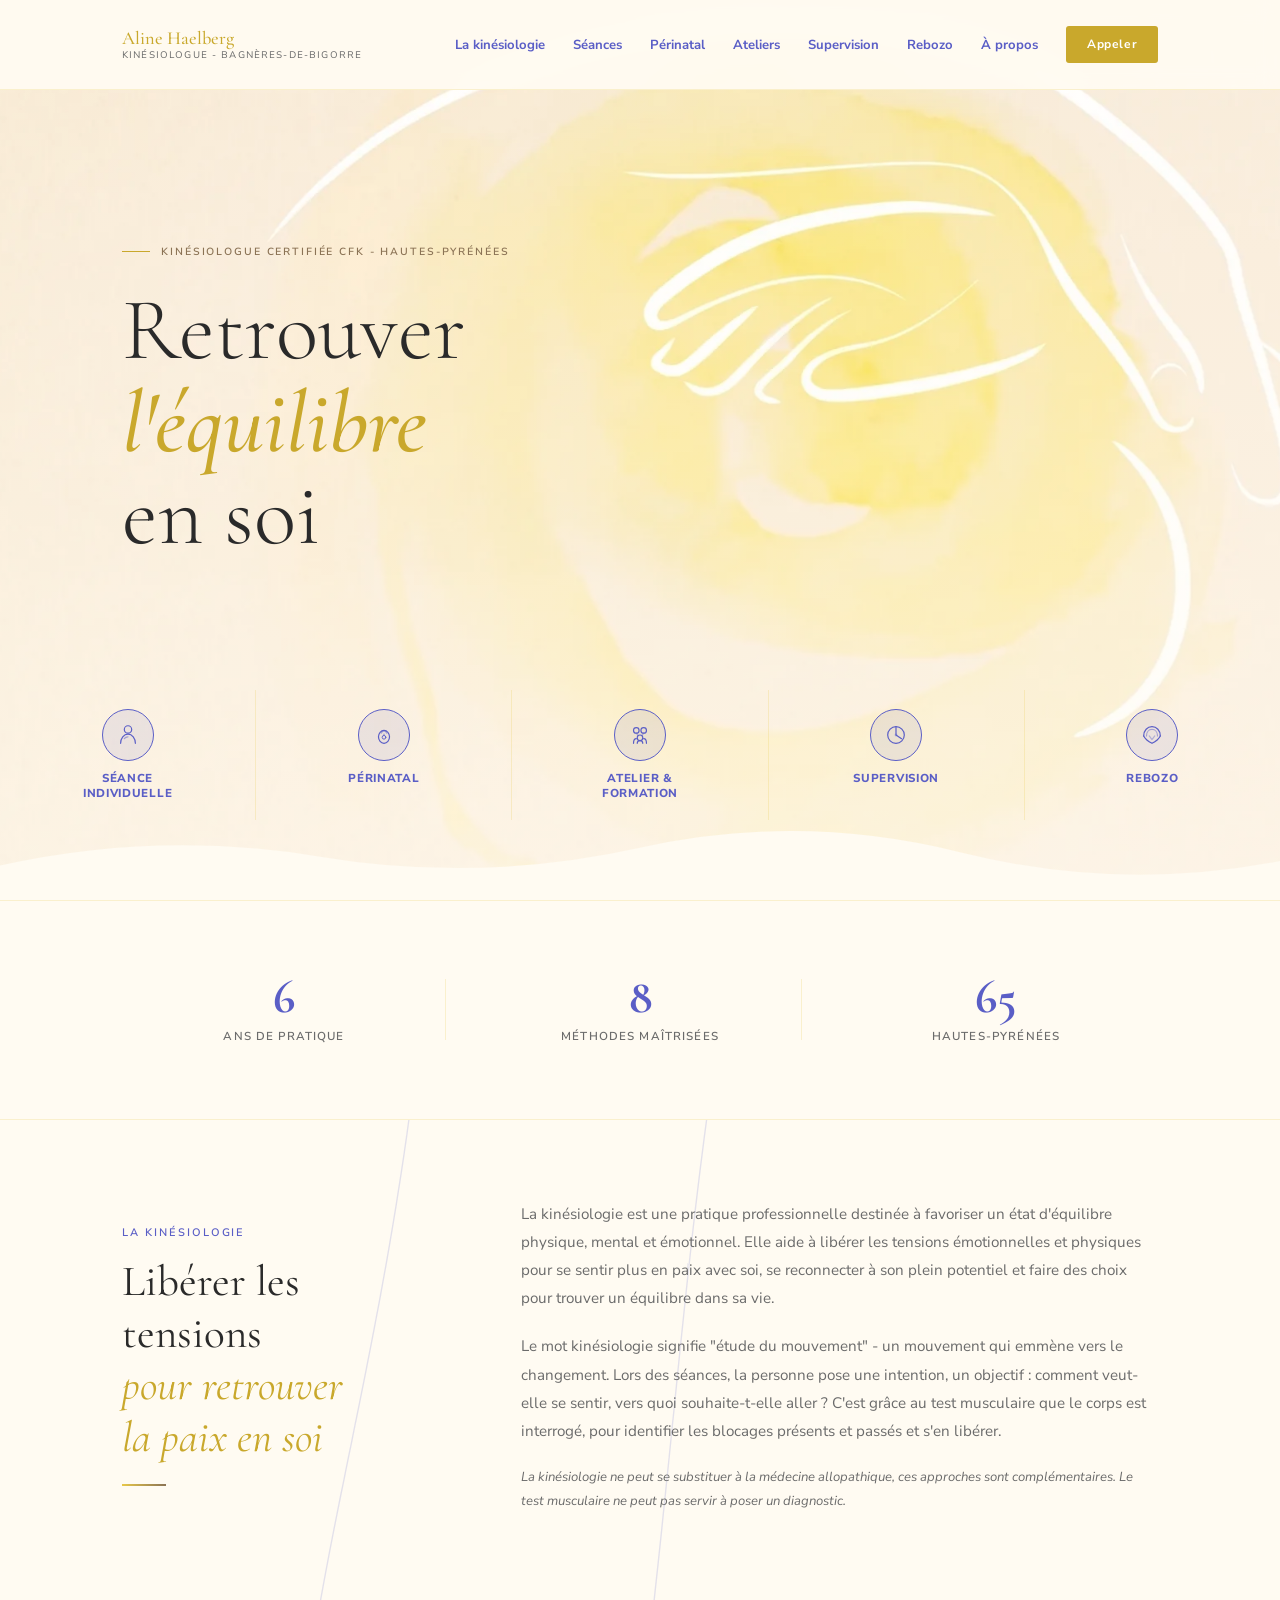
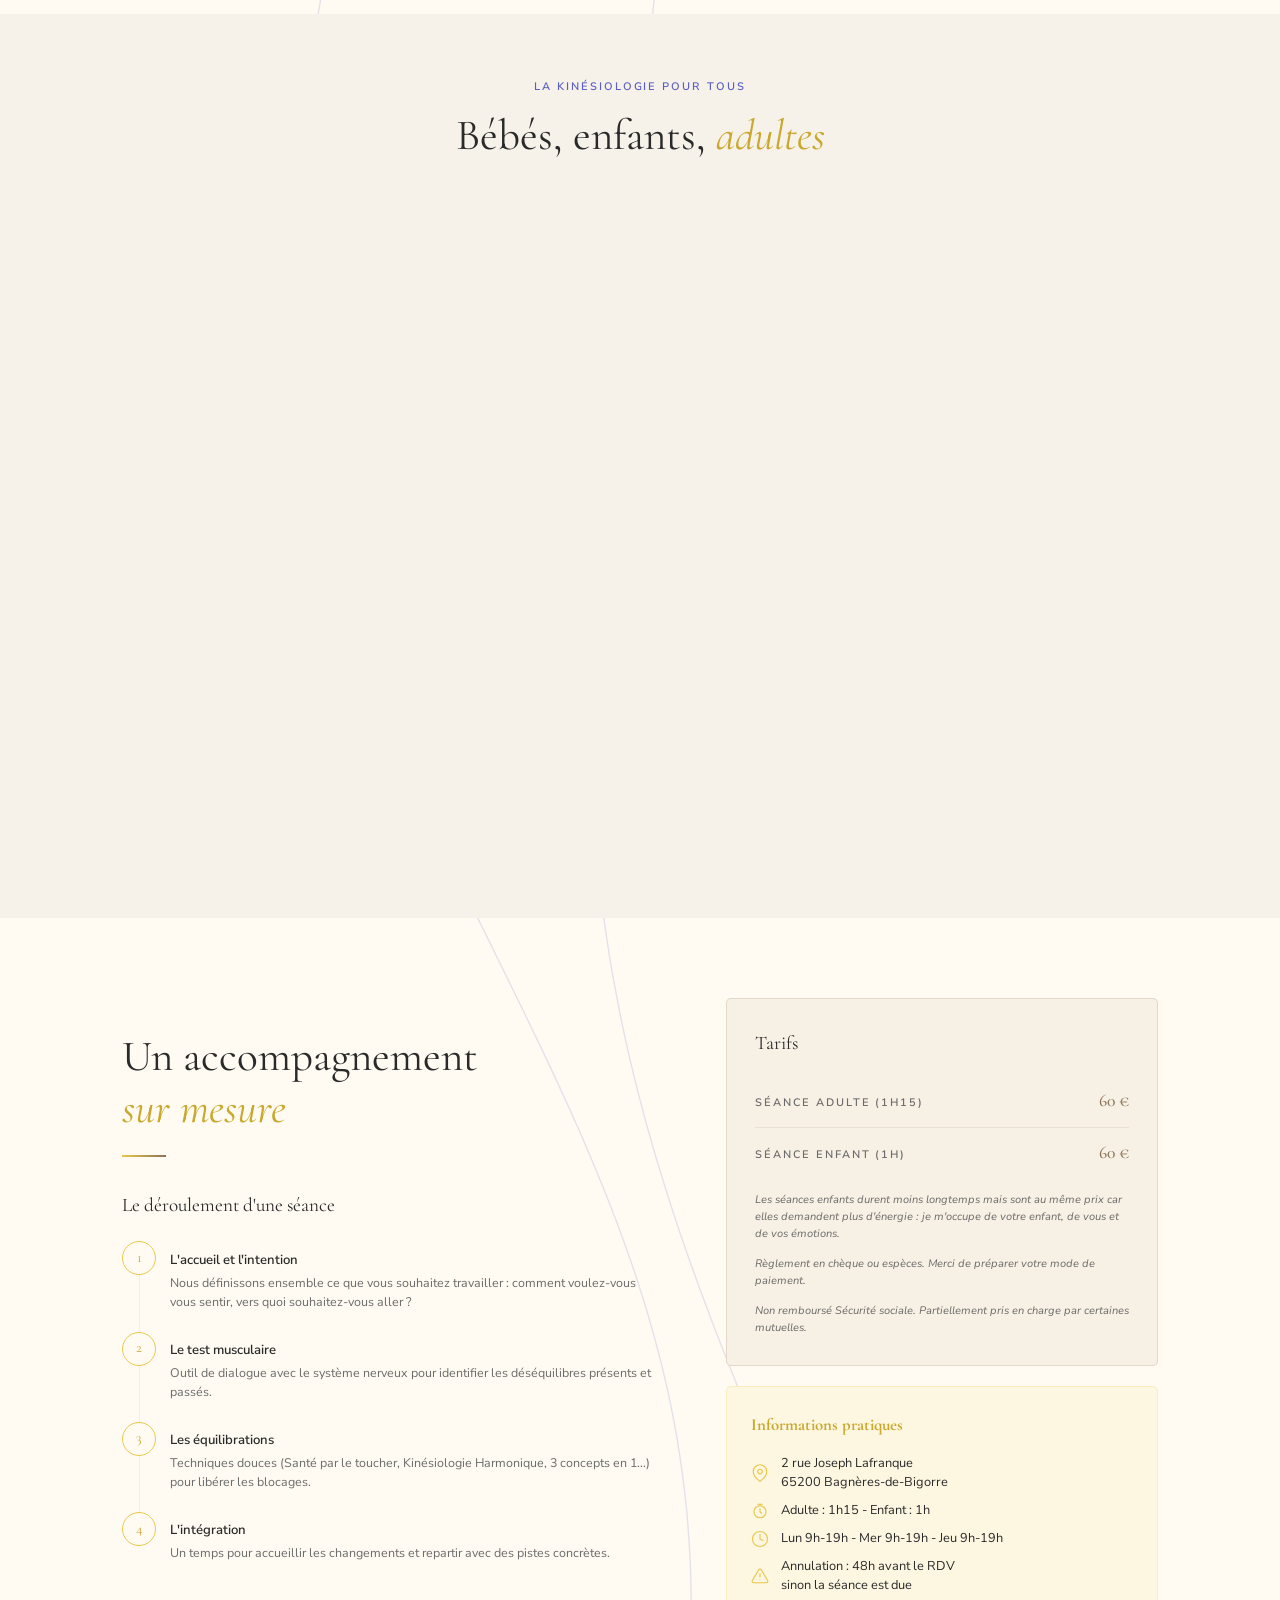
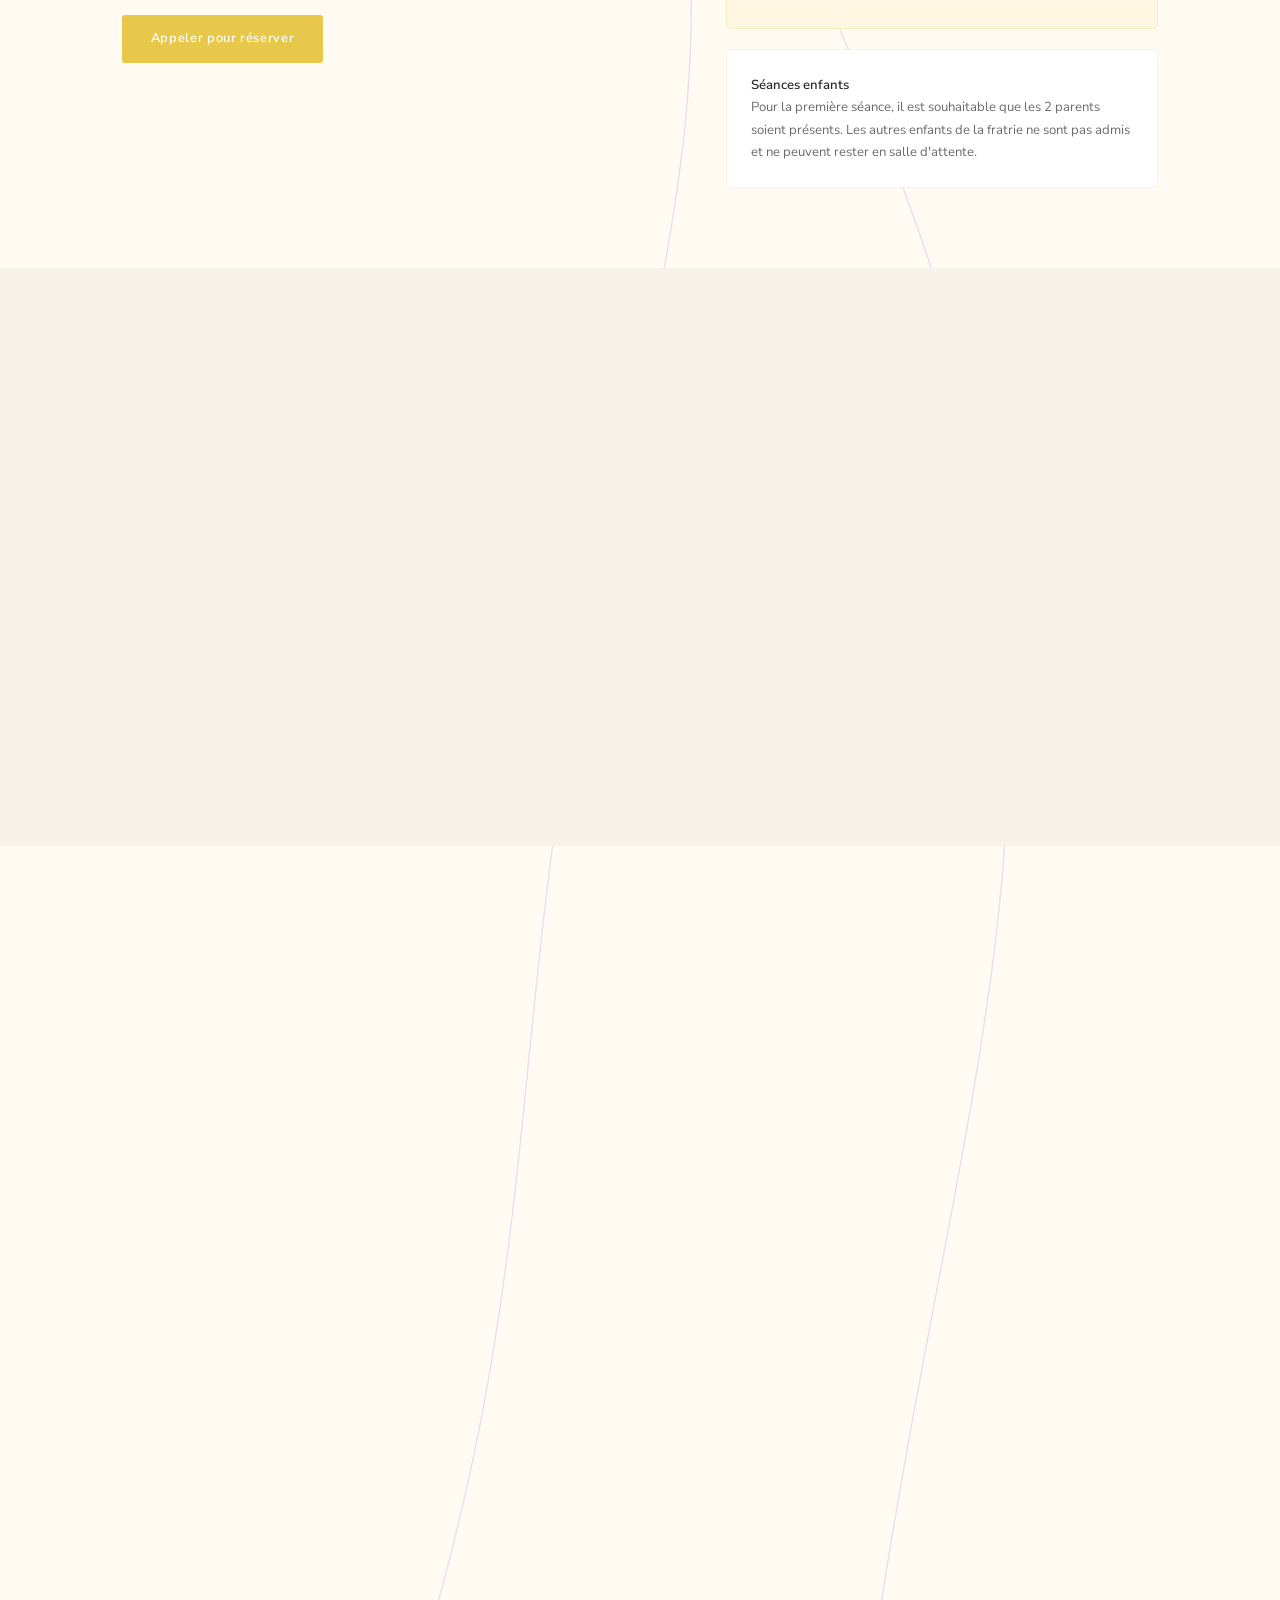
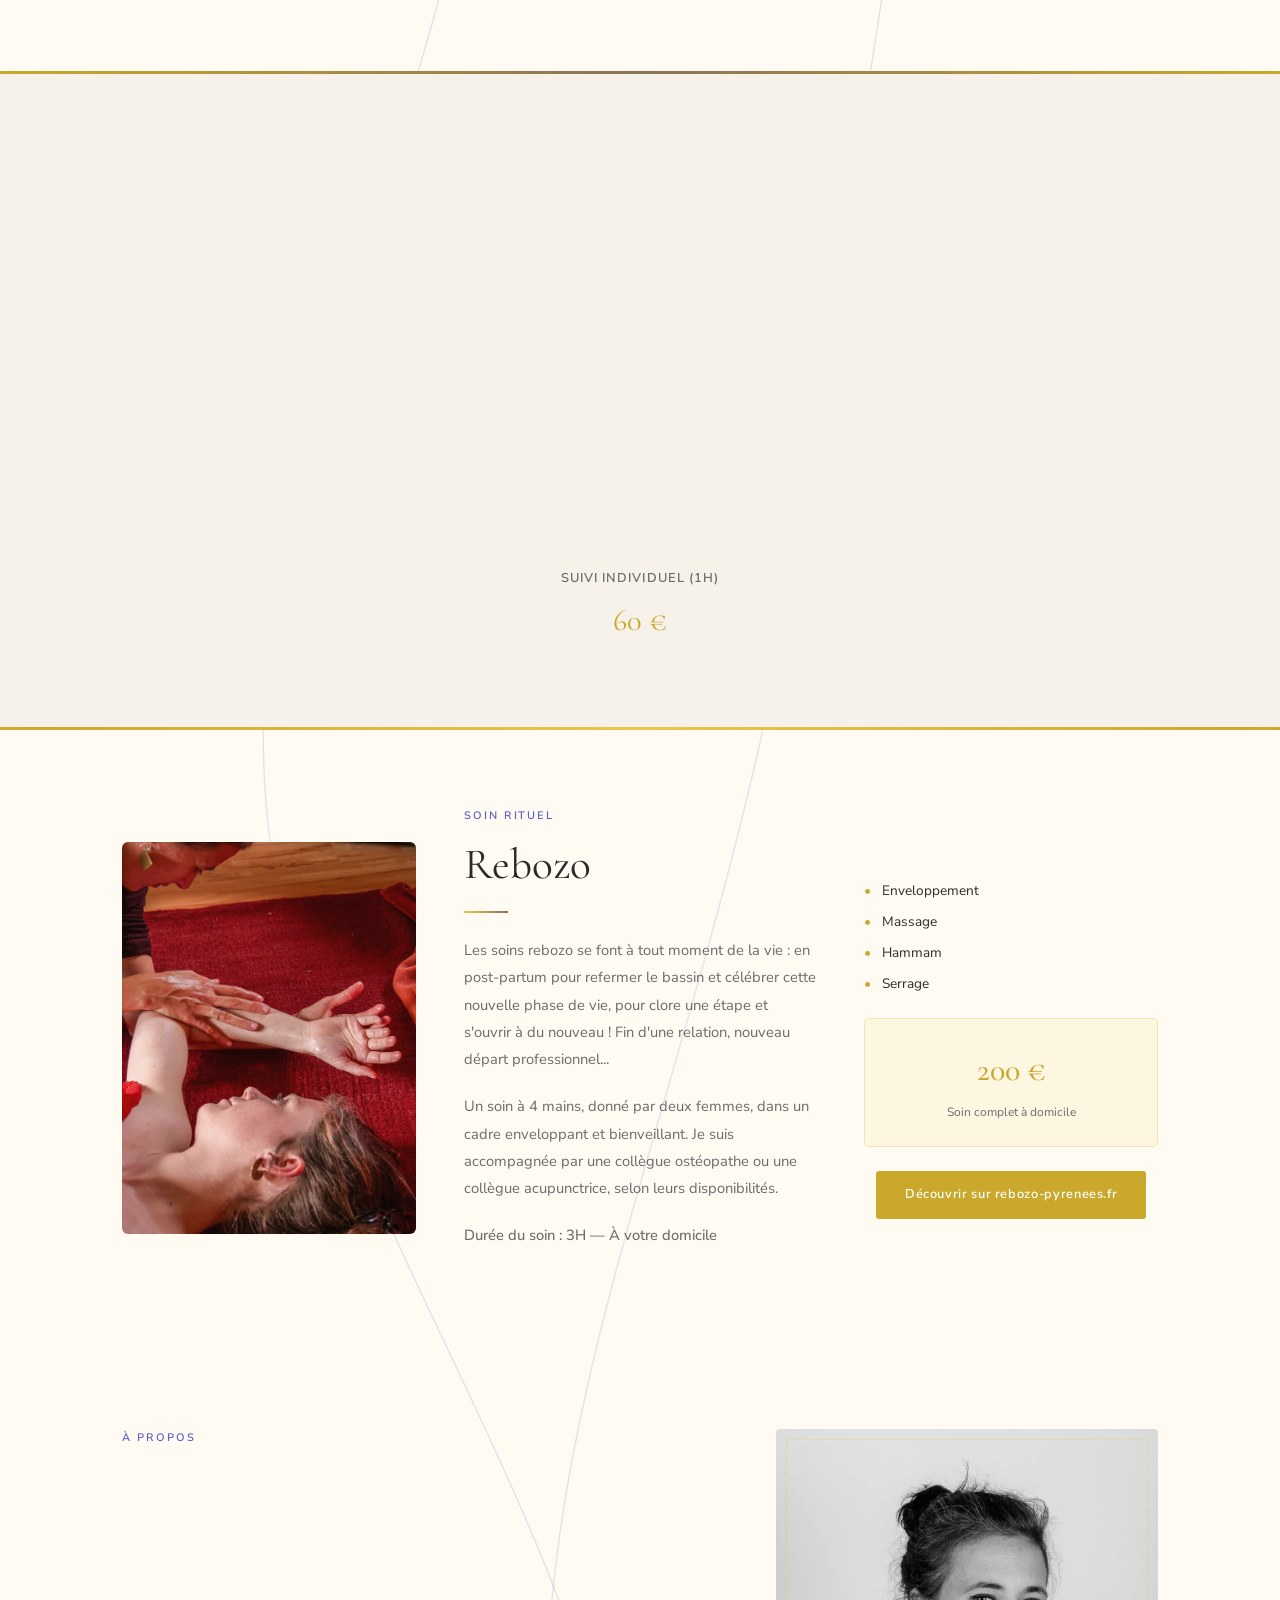
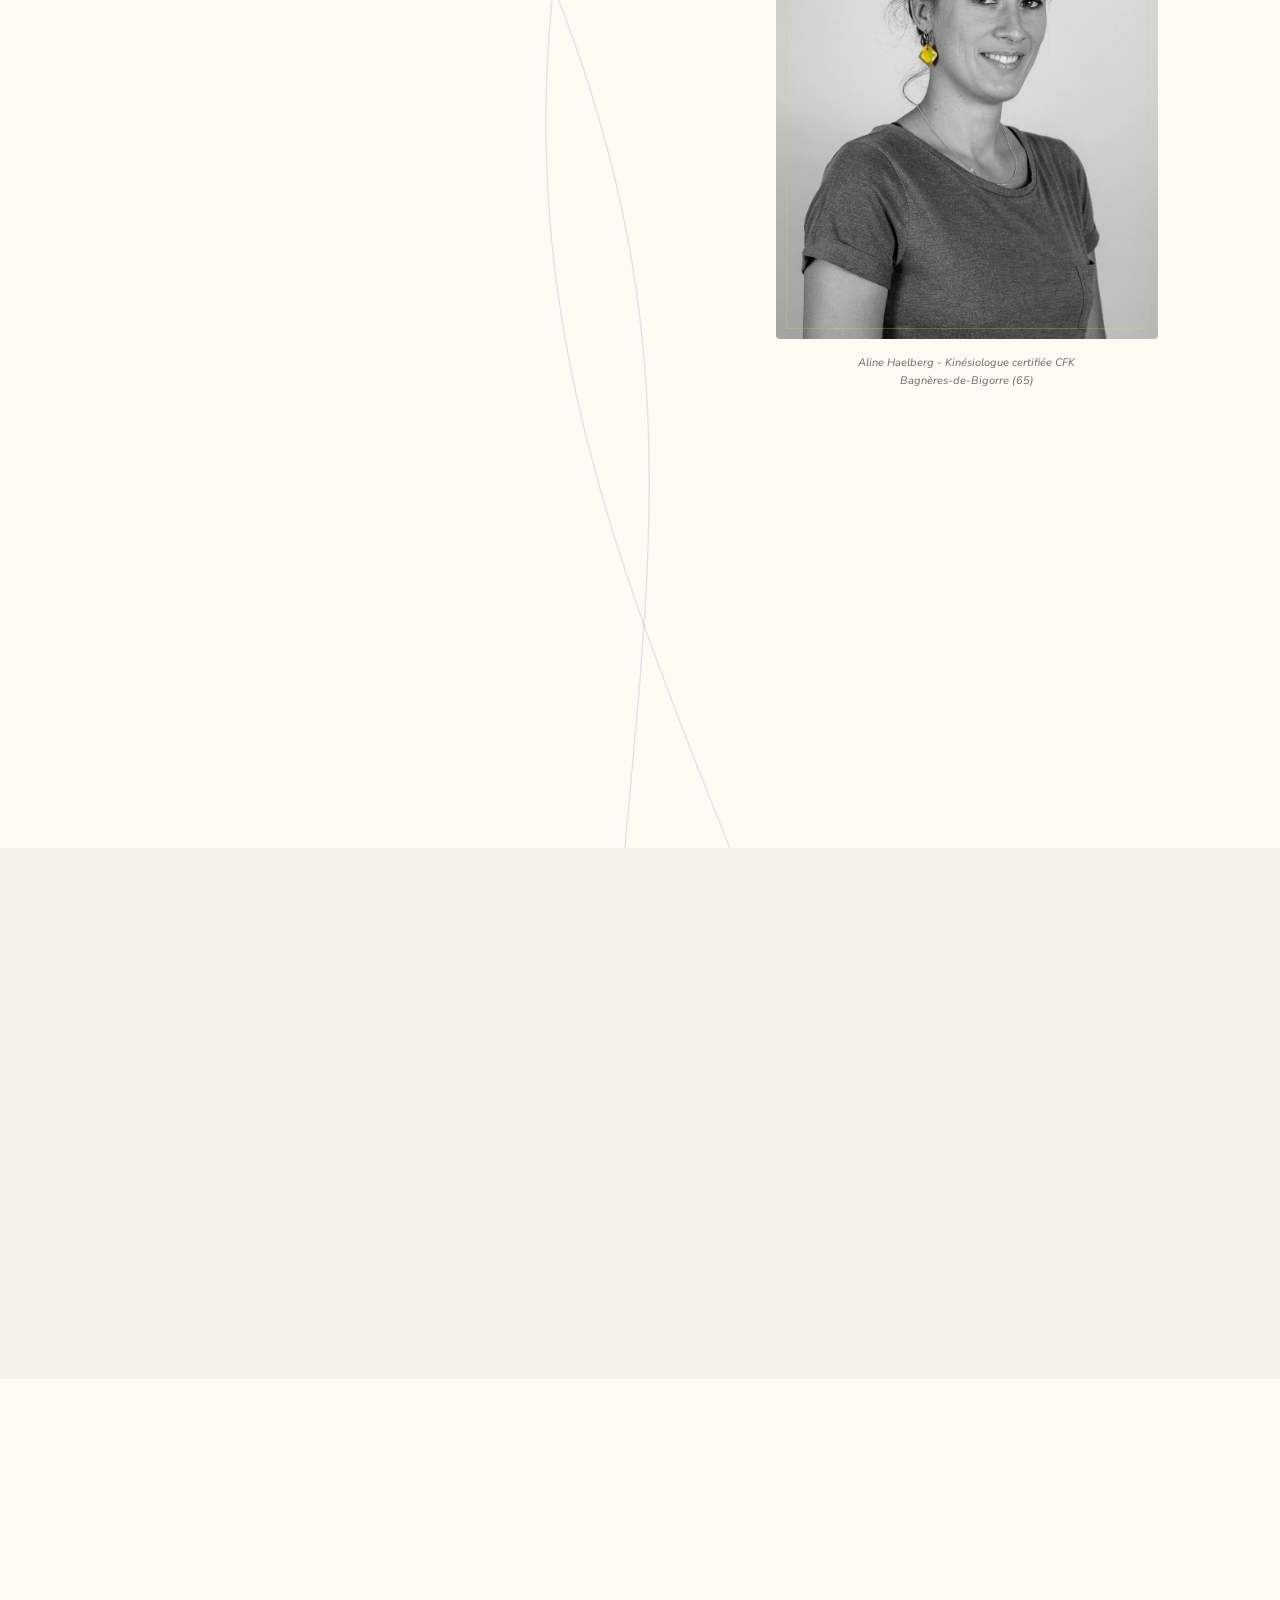
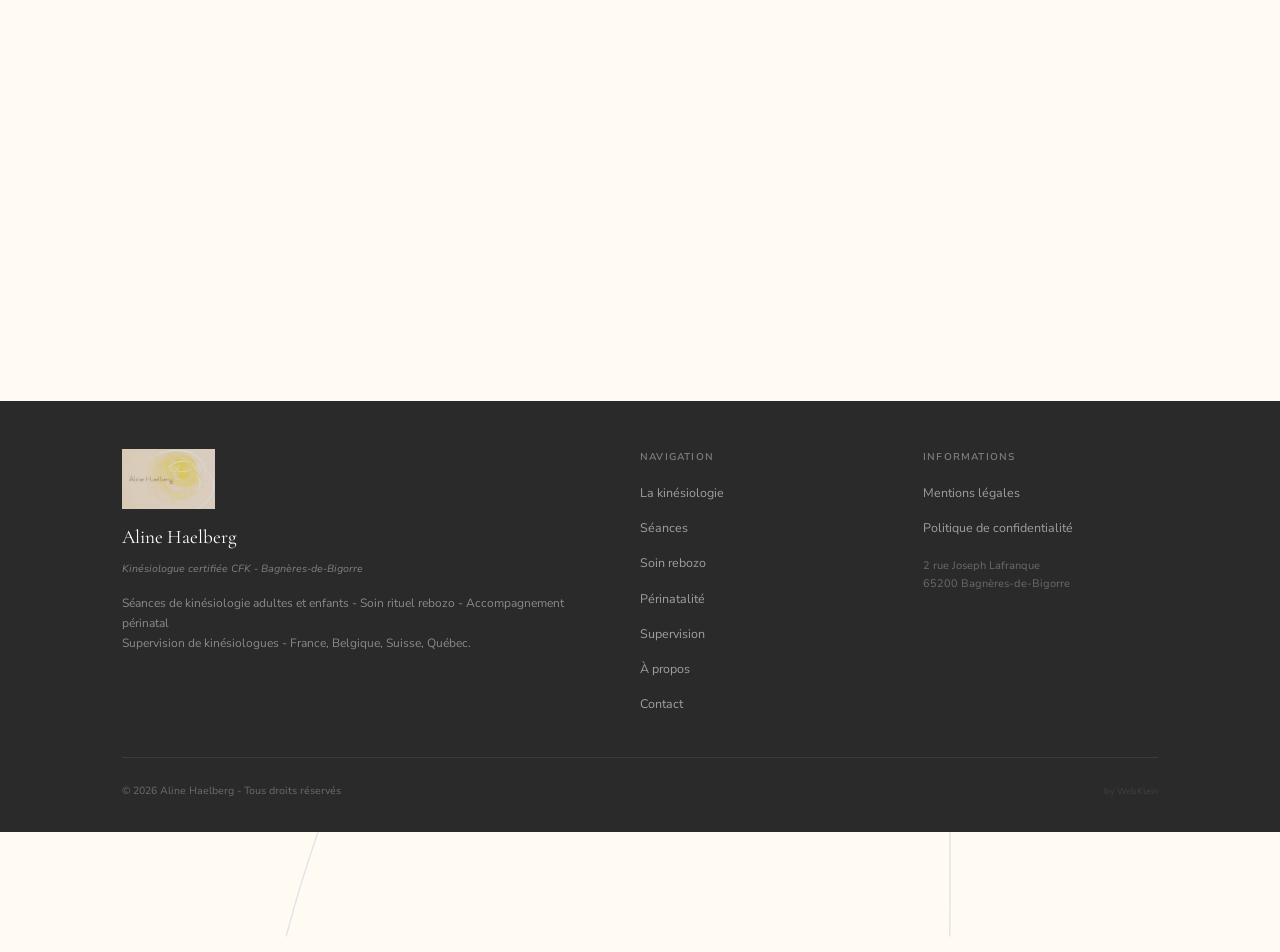
==== commit a639bfa1: "ajout image" ====
--- a/index.html
+++ b/index.html
@@ -396,8 +396,8 @@
 .pourqui{padding:4rem 0;background:var(--cream-dk)}
 .pourqui-grid{display:grid;grid-template-columns:1fr 1fr;gap:3rem}
 .pourqui-list{columns:1}
-.pourqui-img{border-radius:6px;overflow:hidden;background:var(--sage-pale);min-height:340px}
-.pourqui-img img{width:100%;height:100%;object-fit:cover;display:block}
+.pourqui-img{position:relative;overflow:hidden;border-radius:6px;background:var(--sage-pale)}
+.pourqui-img img{position:absolute;inset:0;width:100%;height:100%;object-fit:cover;display:block}
 .pourqui-list li{display:flex;align-items:flex-start;gap:.65rem;font-size:.85rem;margin-bottom:.6rem;line-height:1.5;break-inside:avoid}
 .pourqui-list li::before{content:'\25E6';color:var(--sage);flex-shrink:0;margin-top:2px}
 .techniques-list{display:flex;flex-wrap:wrap;gap:.5rem;margin-top:1rem}
@@ -449,7 +449,9 @@
 
 /* ---- PERINATAL ---- */
 .perinatal{padding:5rem 0;background:var(--cream-dk)}
-.perinatal-grid{display:grid;grid-template-columns:1fr 1fr;gap:4rem;align-items:start}
+.perinatal-grid{display:grid;grid-template-columns:1fr 1.15fr 0.7fr;gap:2.5rem;align-items:stretch}
+.peri-illu{position:relative;min-height:0}
+.peri-illu img{position:absolute;inset:0;width:100%;height:100%;object-fit:contain;object-position:center;display:block}
 .peri-list li{display:flex;align-items:flex-start;gap:.65rem;font-size:.85rem;margin-bottom:.5rem;line-height:1.5}
 .peri-list li::before{content:'\25E6';color:var(--sage);flex-shrink:0;margin-top:2px}
 .peri-other{margin-top:1.5rem}
@@ -585,6 +587,8 @@
   .intro-grid,.seances-grid,.sup-for,.apropos-grid,.contact-grid,.rebozo-grid,.perinatal-grid,.enfants-grid{grid-template-columns:1fr;gap:2.5rem}
   .pillars,.sup-cards{grid-template-columns:1fr}
   .pourqui-list{columns:1}
+  .pourqui-img{height:300px}
+  .peri-illu{height:240px}
   .foot-grid{grid-template-columns:1fr;gap:2rem}
   .foot-btm{flex-direction:column;gap:.5rem;text-align:center}
   .photo-sticky{position:static}
@@ -866,6 +870,9 @@
         </div>
         <p class="peri-disclaimer r">La kinésiologie ne se substitue pas au suivi médical durant la grossesse, l'accouchement et après.</p>
         <div style="margin-top:1.5rem" class="r"><a href="tel:+33757474336" class="btn btn-p">Appeler pour en parler</a></div>
+      </div>
+      <div class="peri-illu r">
+        <img src="osteopathe-femme-grossesse.webp" alt="Illustration au trait - accompagnement périnatal, femme enceinte" loading="lazy">
       </div>
     </div>
   </div>
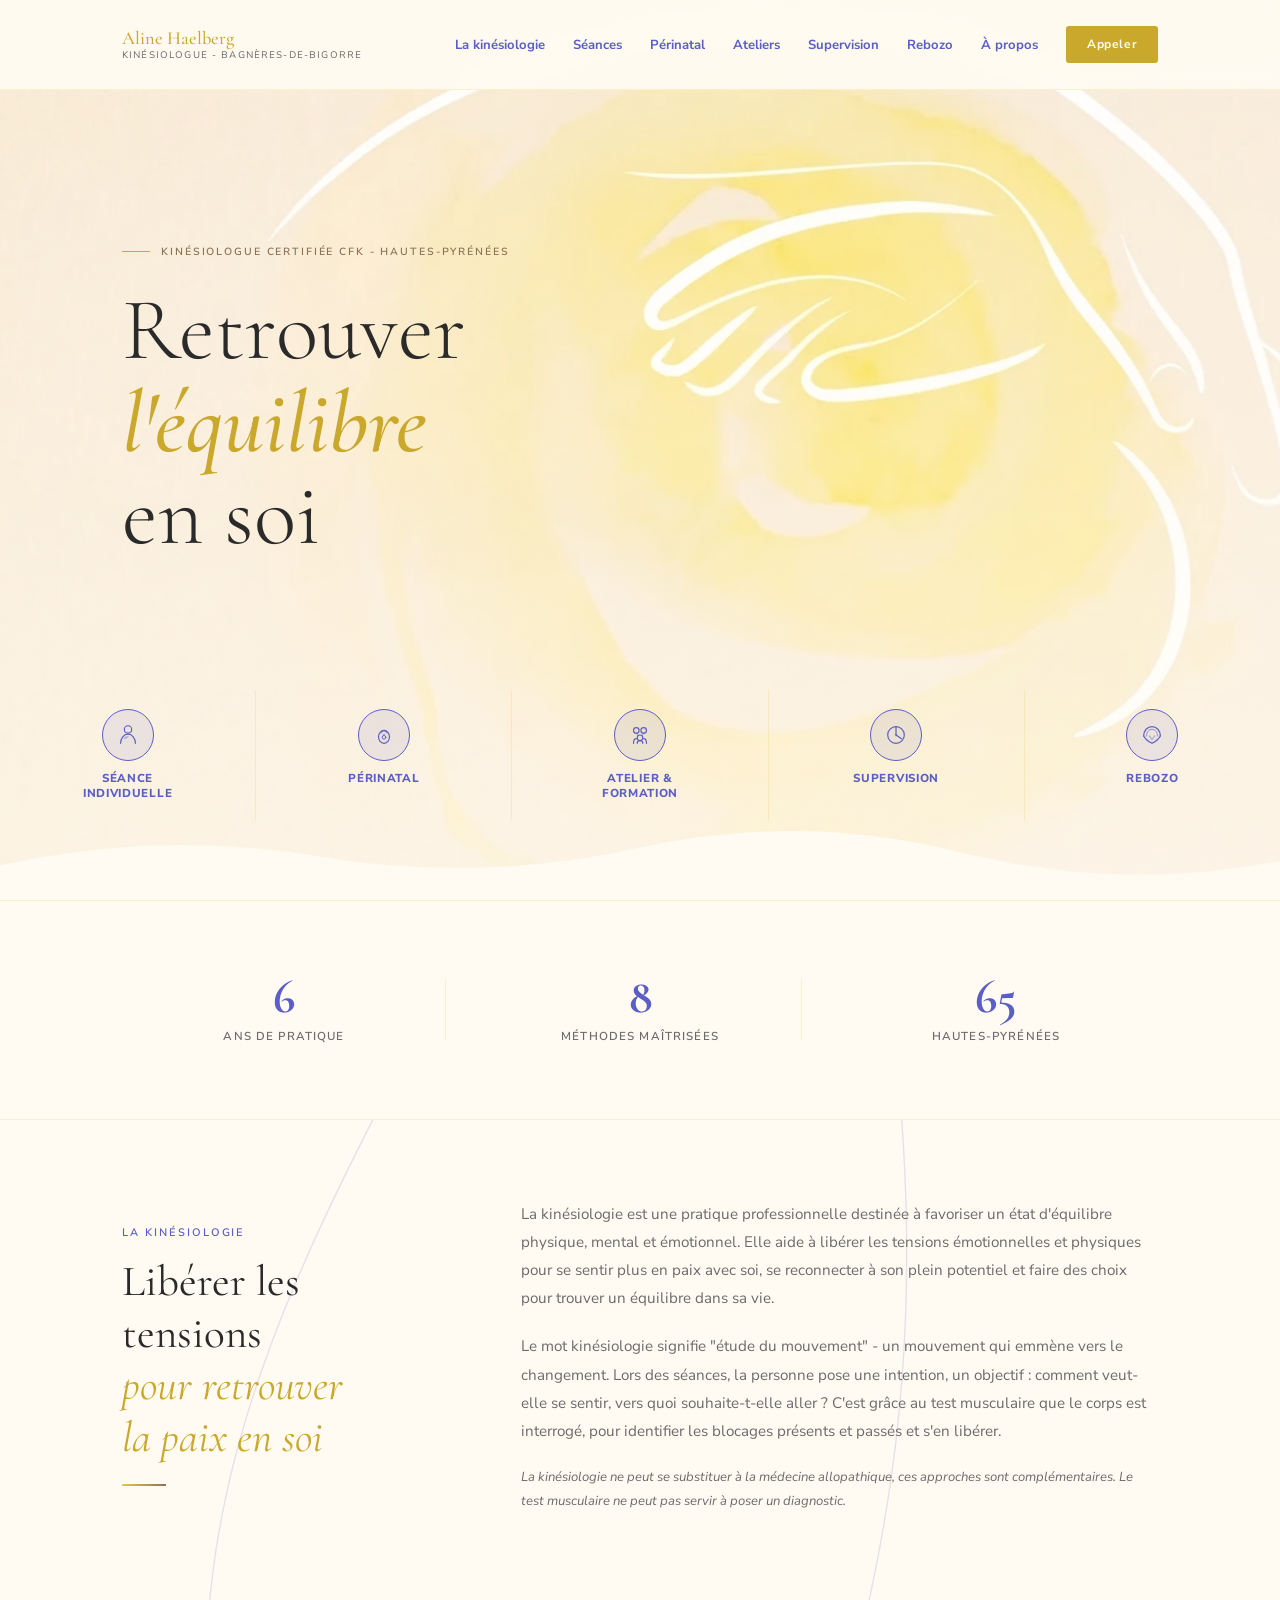
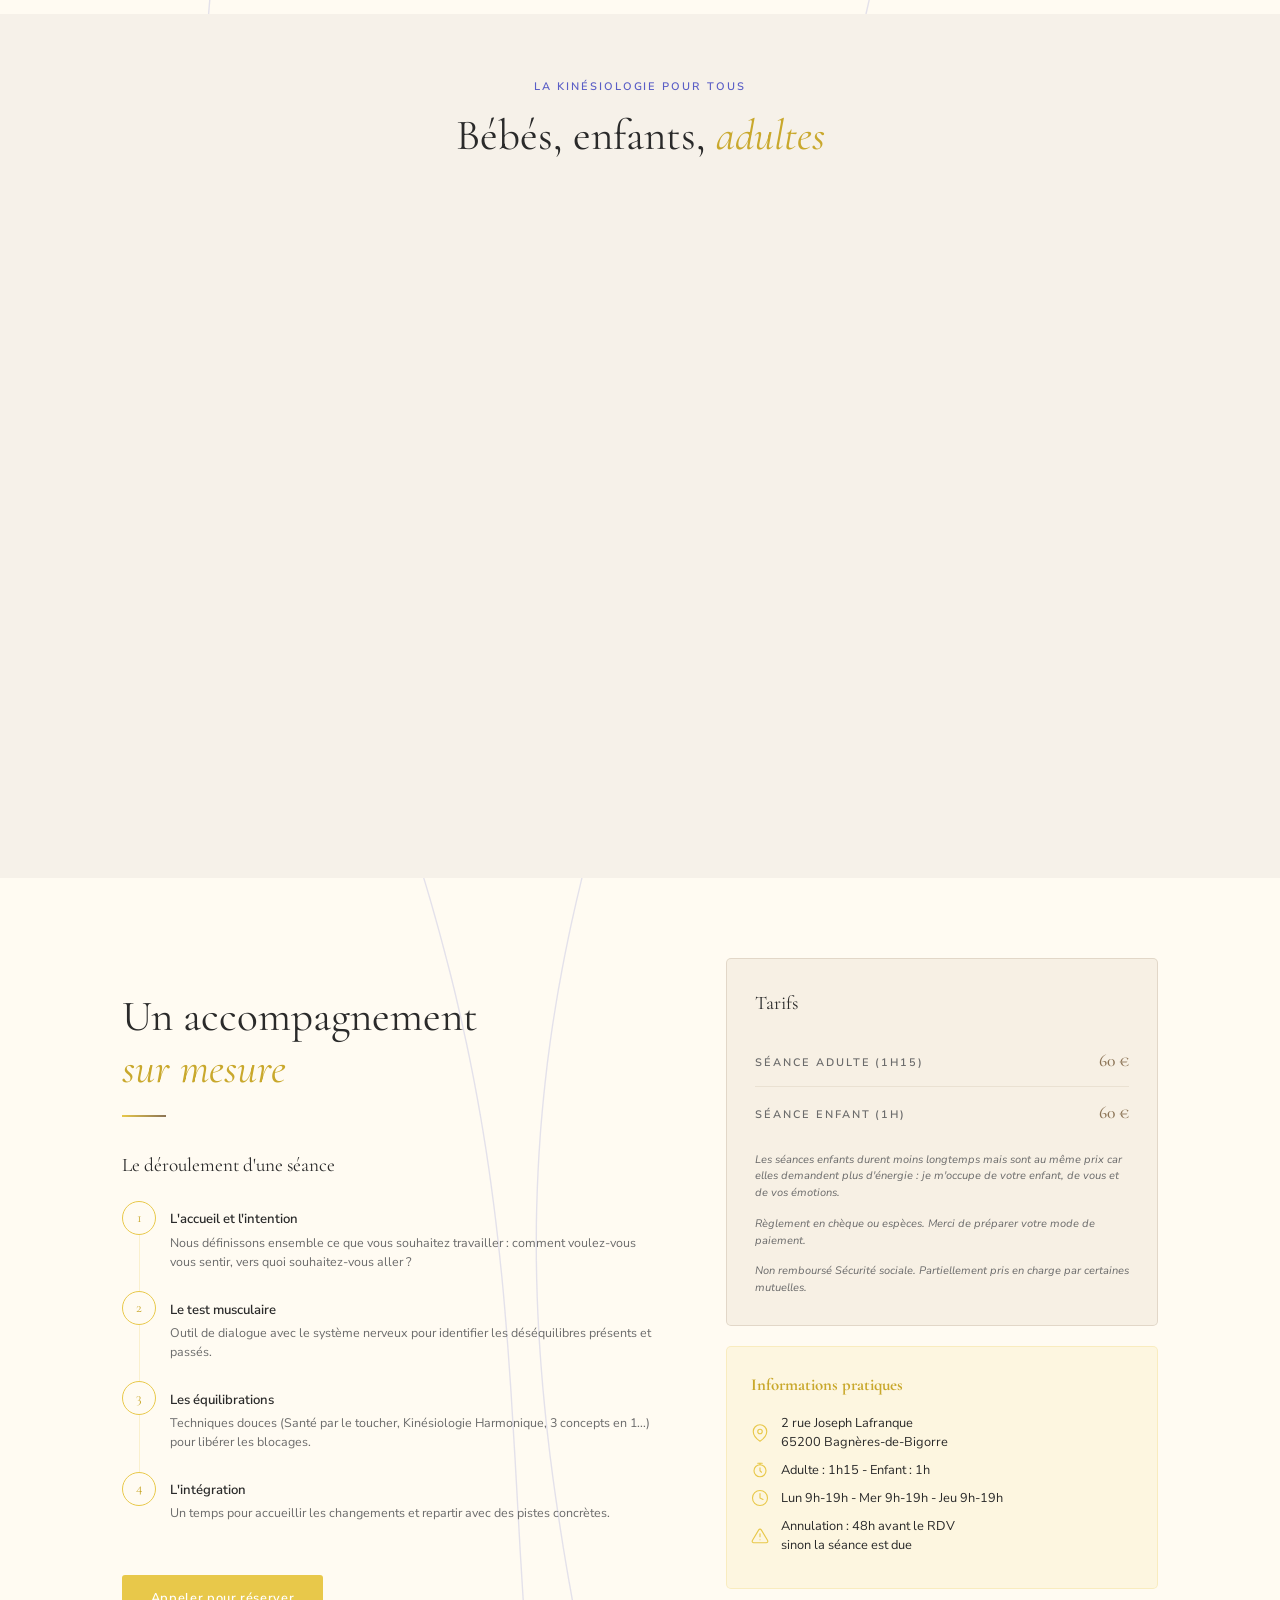
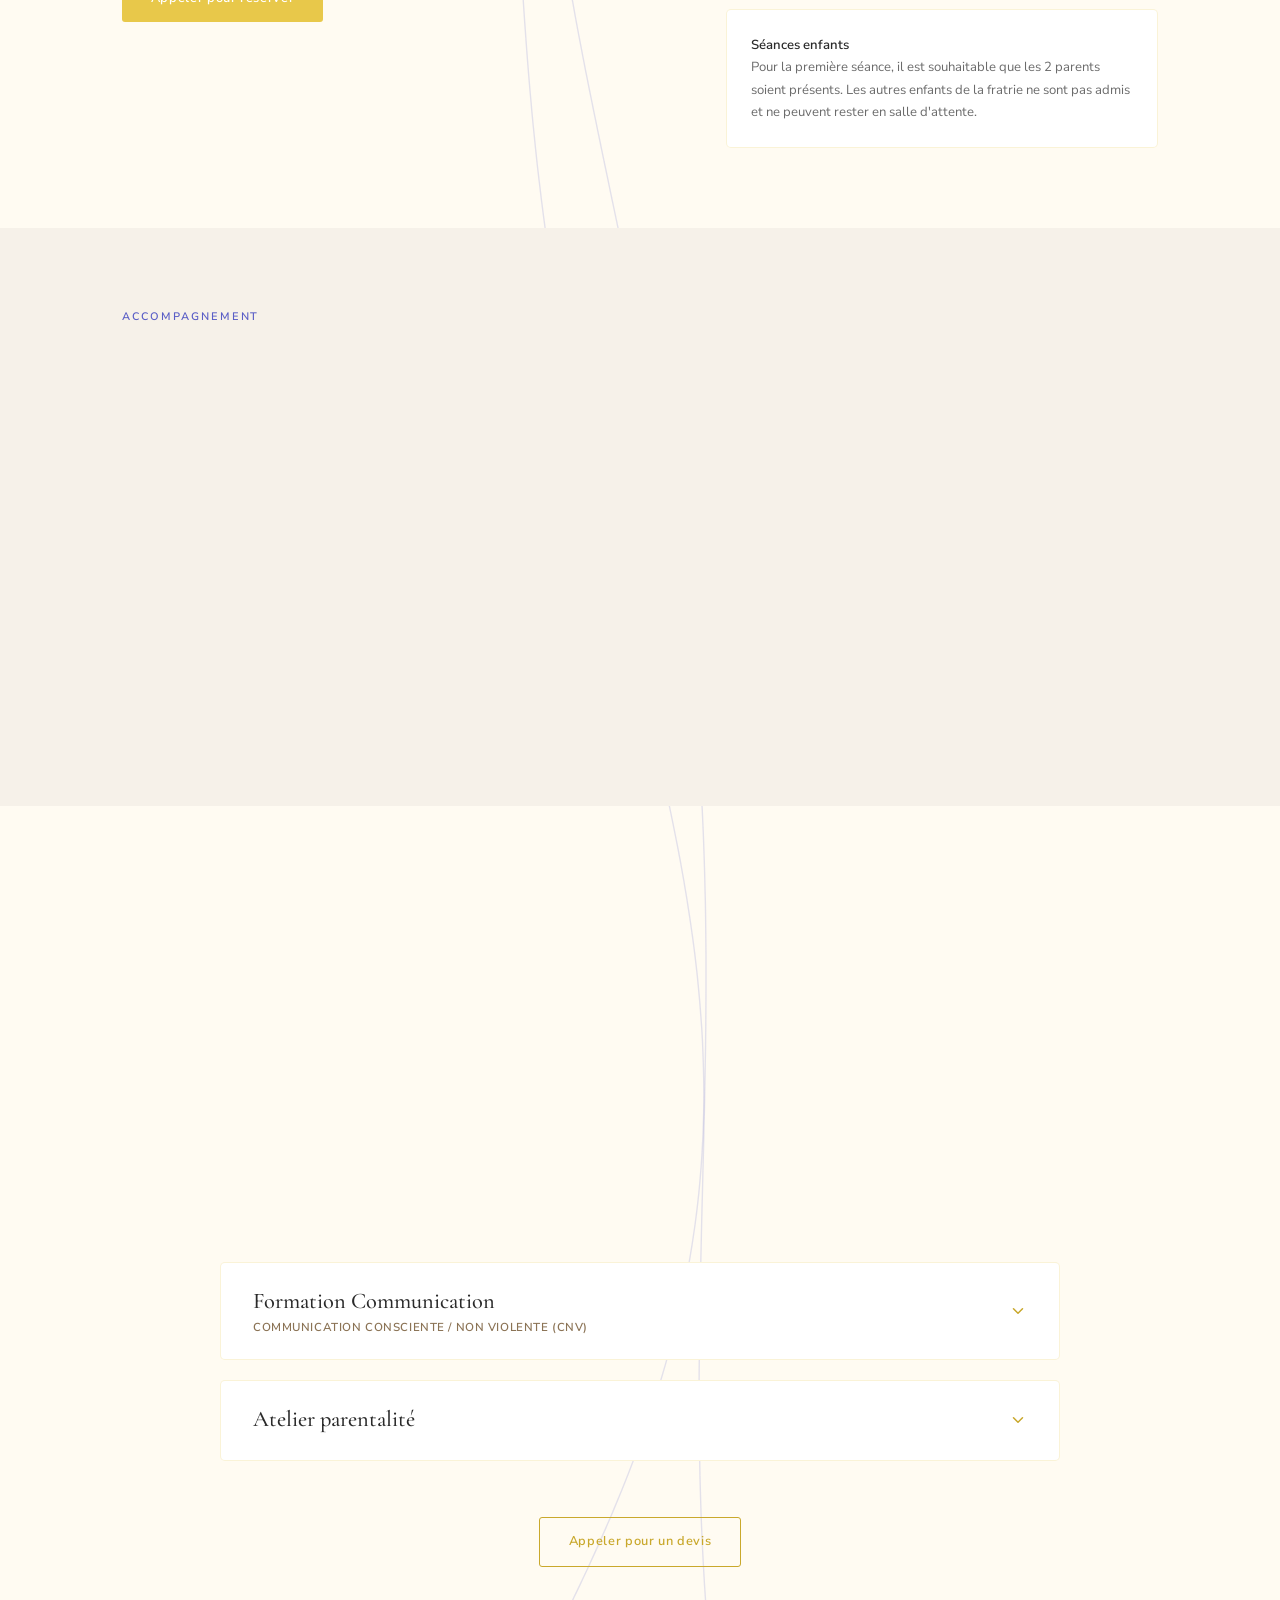
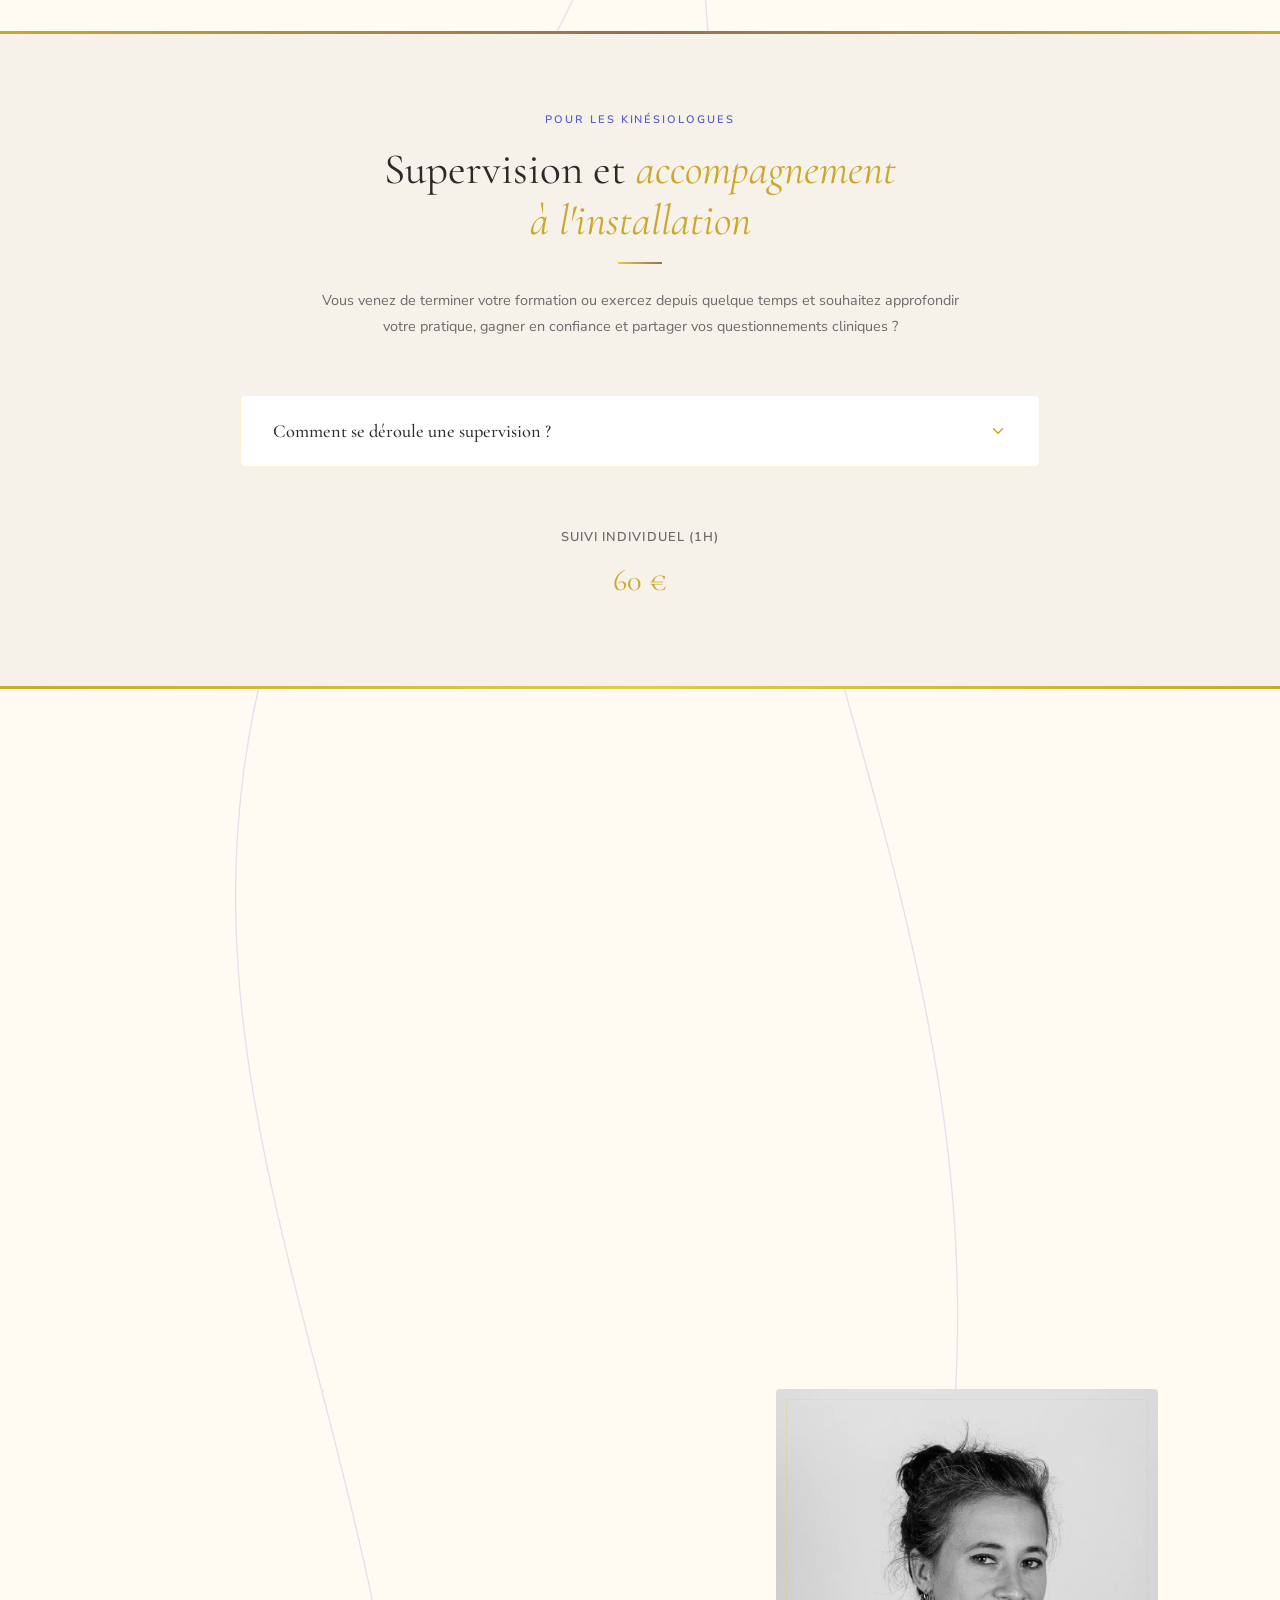
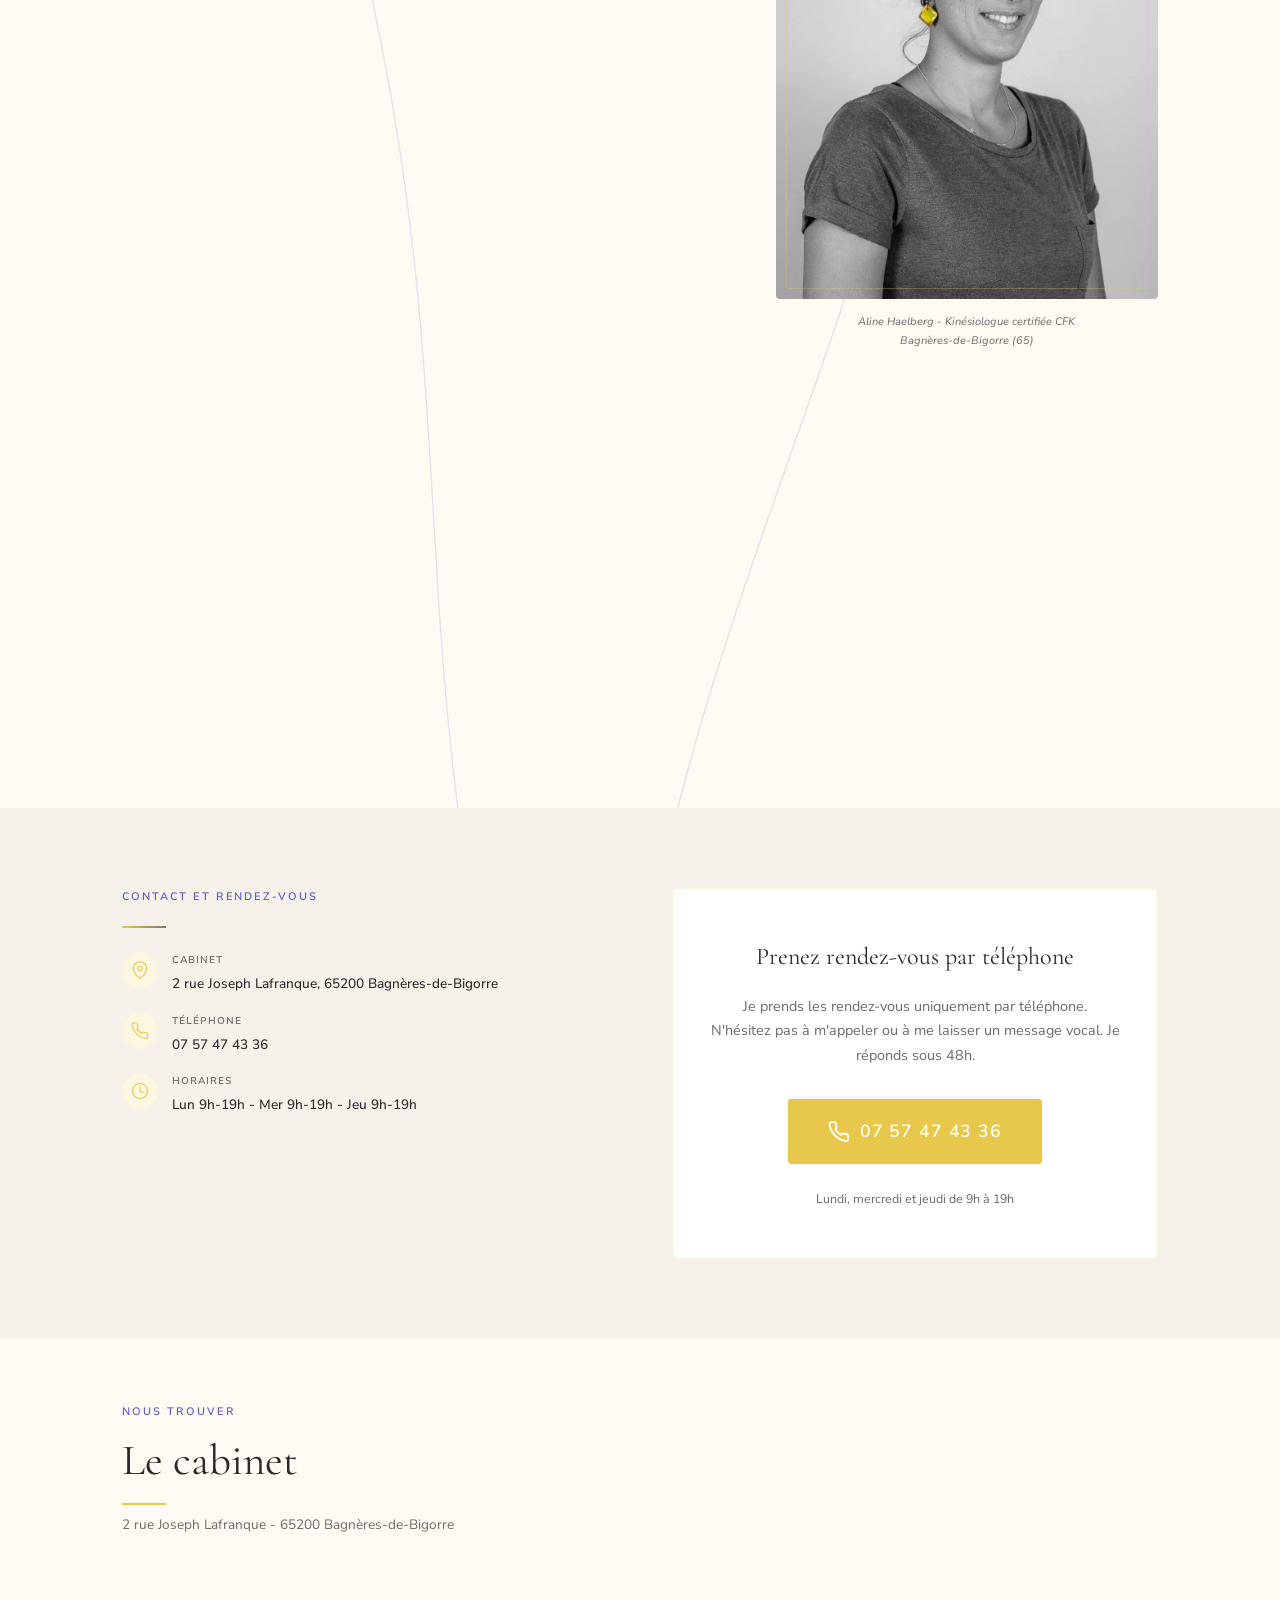
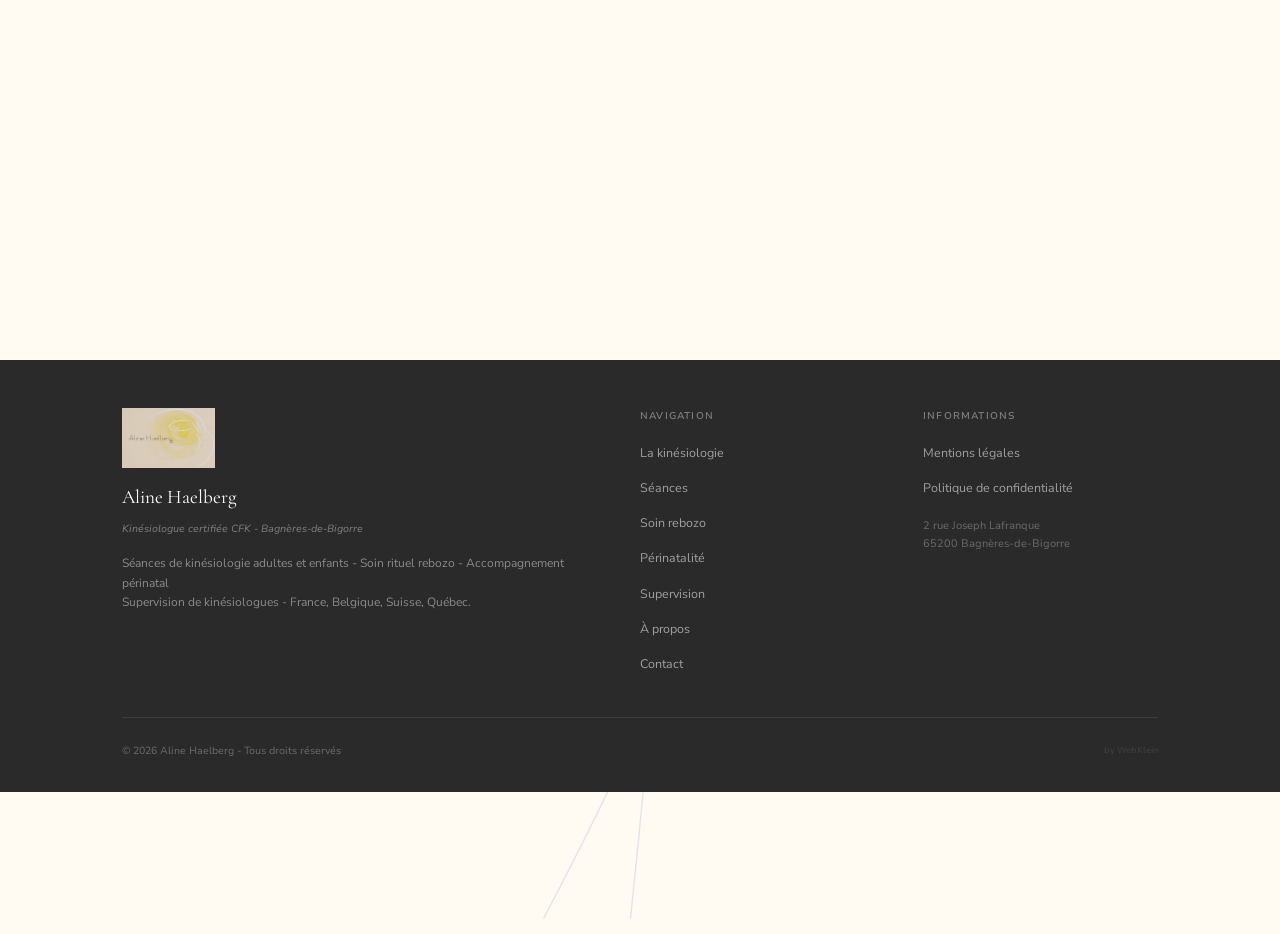
==== commit 8764f13e: "Update index.html" ====
--- a/index.html
+++ b/index.html
@@ -401,7 +401,7 @@
 .pourqui-list li{display:flex;align-items:flex-start;gap:.65rem;font-size:.85rem;margin-bottom:.6rem;line-height:1.5;break-inside:avoid}
 .pourqui-list li::before{content:'\25E6';color:var(--sage);flex-shrink:0;margin-top:2px}
 .techniques-list{display:flex;flex-wrap:wrap;gap:.5rem;margin-top:1rem}
-.tech-tag{font-size:.7rem;font-weight:500;letter-spacing:.04em;padding:.35rem .85rem;border-radius:20px;background:var(--sage-pale);color:var(--deep);border:1px solid var(--line)}
+.tech-tag{font-size:.7rem;font-weight:500;letter-spacing:.04em;padding:.35rem .85rem;border-radius:20px;background:var(--sage-pale);color:var(--deep);border:1px solid var(--line);white-space:nowrap}
 
 /* ---- SEANCES ---- */
 .seances{padding:5rem 0;background:transparent}
@@ -452,6 +452,7 @@
 .perinatal-grid{display:grid;grid-template-columns:1fr 1.15fr 0.7fr;gap:2.5rem;align-items:stretch}
 .peri-illu{position:relative;min-height:0}
 .peri-illu img{position:absolute;inset:0;width:100%;height:100%;object-fit:contain;object-position:center;display:block}
+.perinatal-grid>div{display:flex;flex-direction:column;justify-content:center}
 .peri-list li{display:flex;align-items:flex-start;gap:.65rem;font-size:.85rem;margin-bottom:.5rem;line-height:1.5}
 .peri-list li::before{content:'\25E6';color:var(--sage);flex-shrink:0;margin-top:2px}
 .peri-other{margin-top:1.5rem}
@@ -785,7 +786,7 @@
         </ul>
       </div>
     </div>
-    <div class="r" style="text-align:center;max-width:760px;margin:3rem auto 0">
+    <div class="r" style="text-align:center;max-width:920px;margin:3rem auto 0">
       <p class="prob-h" style="text-align:center">Techniques utilisées</p>
       <div class="techniques-list" style="justify-content:center">
         <span class="tech-tag">Santé par le toucher</span>
@@ -794,7 +795,7 @@
         <span class="tech-tag">3 concepts en 1</span>
         <span class="tech-tag">Éducation Kinesthésique</span>
       </div>
-      <p style="font-size:.82rem;color:var(--mid);margin-top:1.5rem;line-height:1.7">J'utilise également l'<strong style="color:var(--ink)">intégration des réflexes archaïques</strong> de manière complémentaire à la kinésiologie, ainsi que l'<strong style="color:var(--ink)">écoute active</strong> et la <strong style="color:var(--ink)">communication bienveillante</strong> (CNV - Marshall Rosenberg).</p>
+      <p style="font-size:.82rem;color:var(--mid);margin:1.5rem auto 0;line-height:1.7;max-width:640px">J'utilise également l'<strong style="color:var(--ink)">intégration des réflexes archaïques</strong> de manière complémentaire à la kinésiologie, ainsi que l'<strong style="color:var(--ink)">écoute active</strong> et la <strong style="color:var(--ink)">communication bienveillante</strong> (CNV - Marshall Rosenberg).</p>
     </div>
   </div>
 </section>
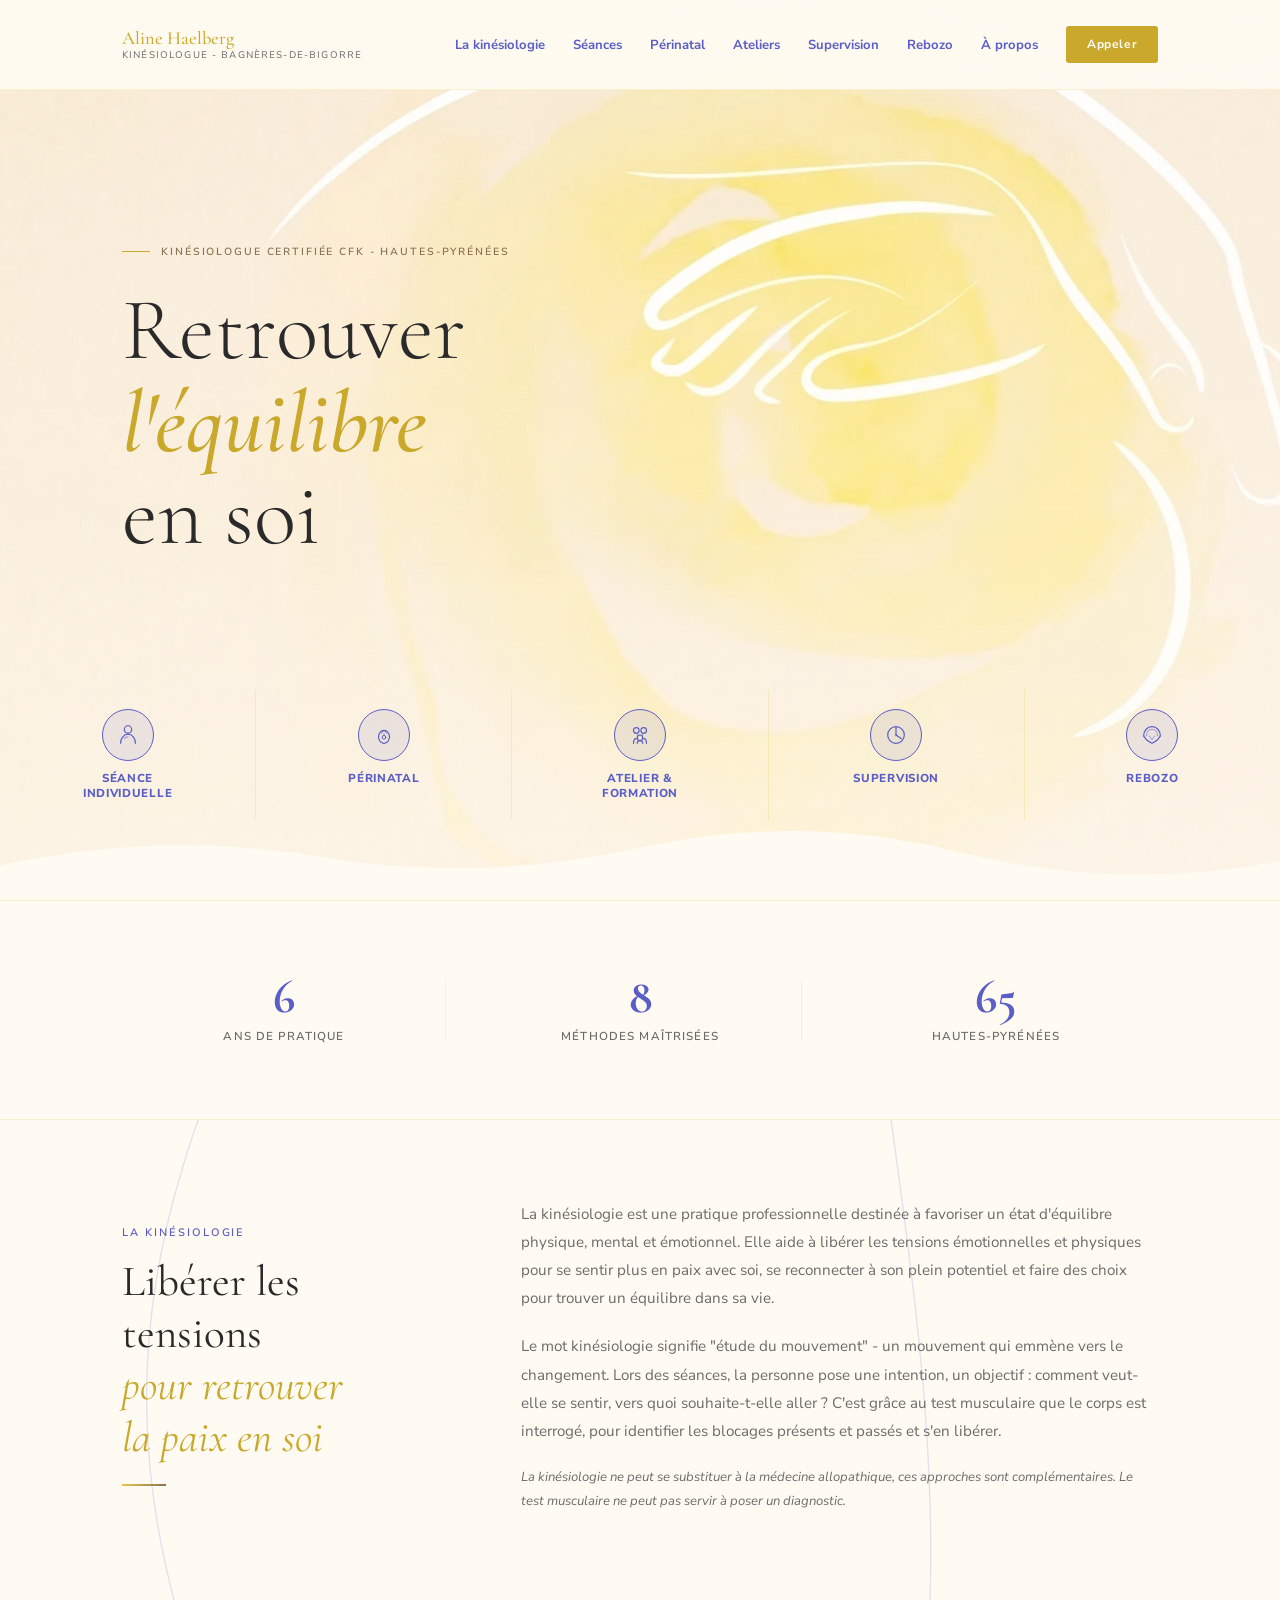
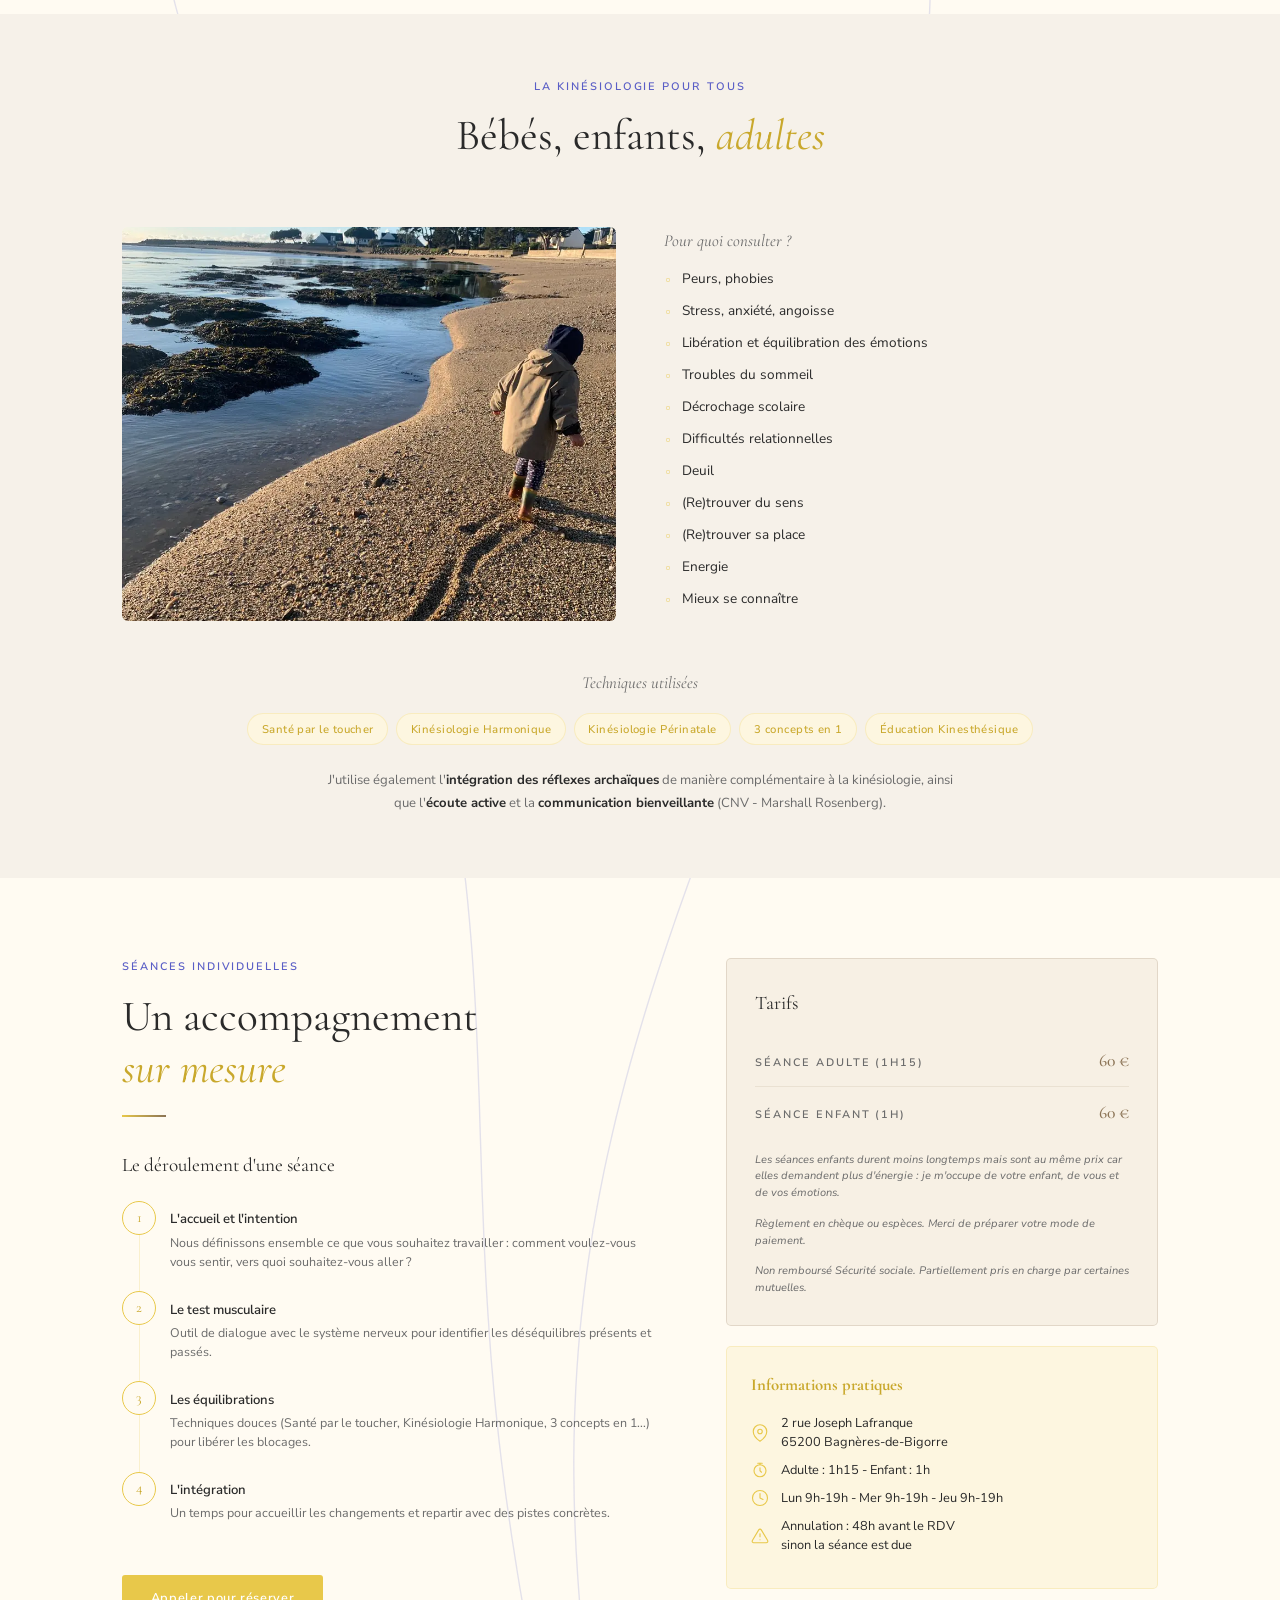
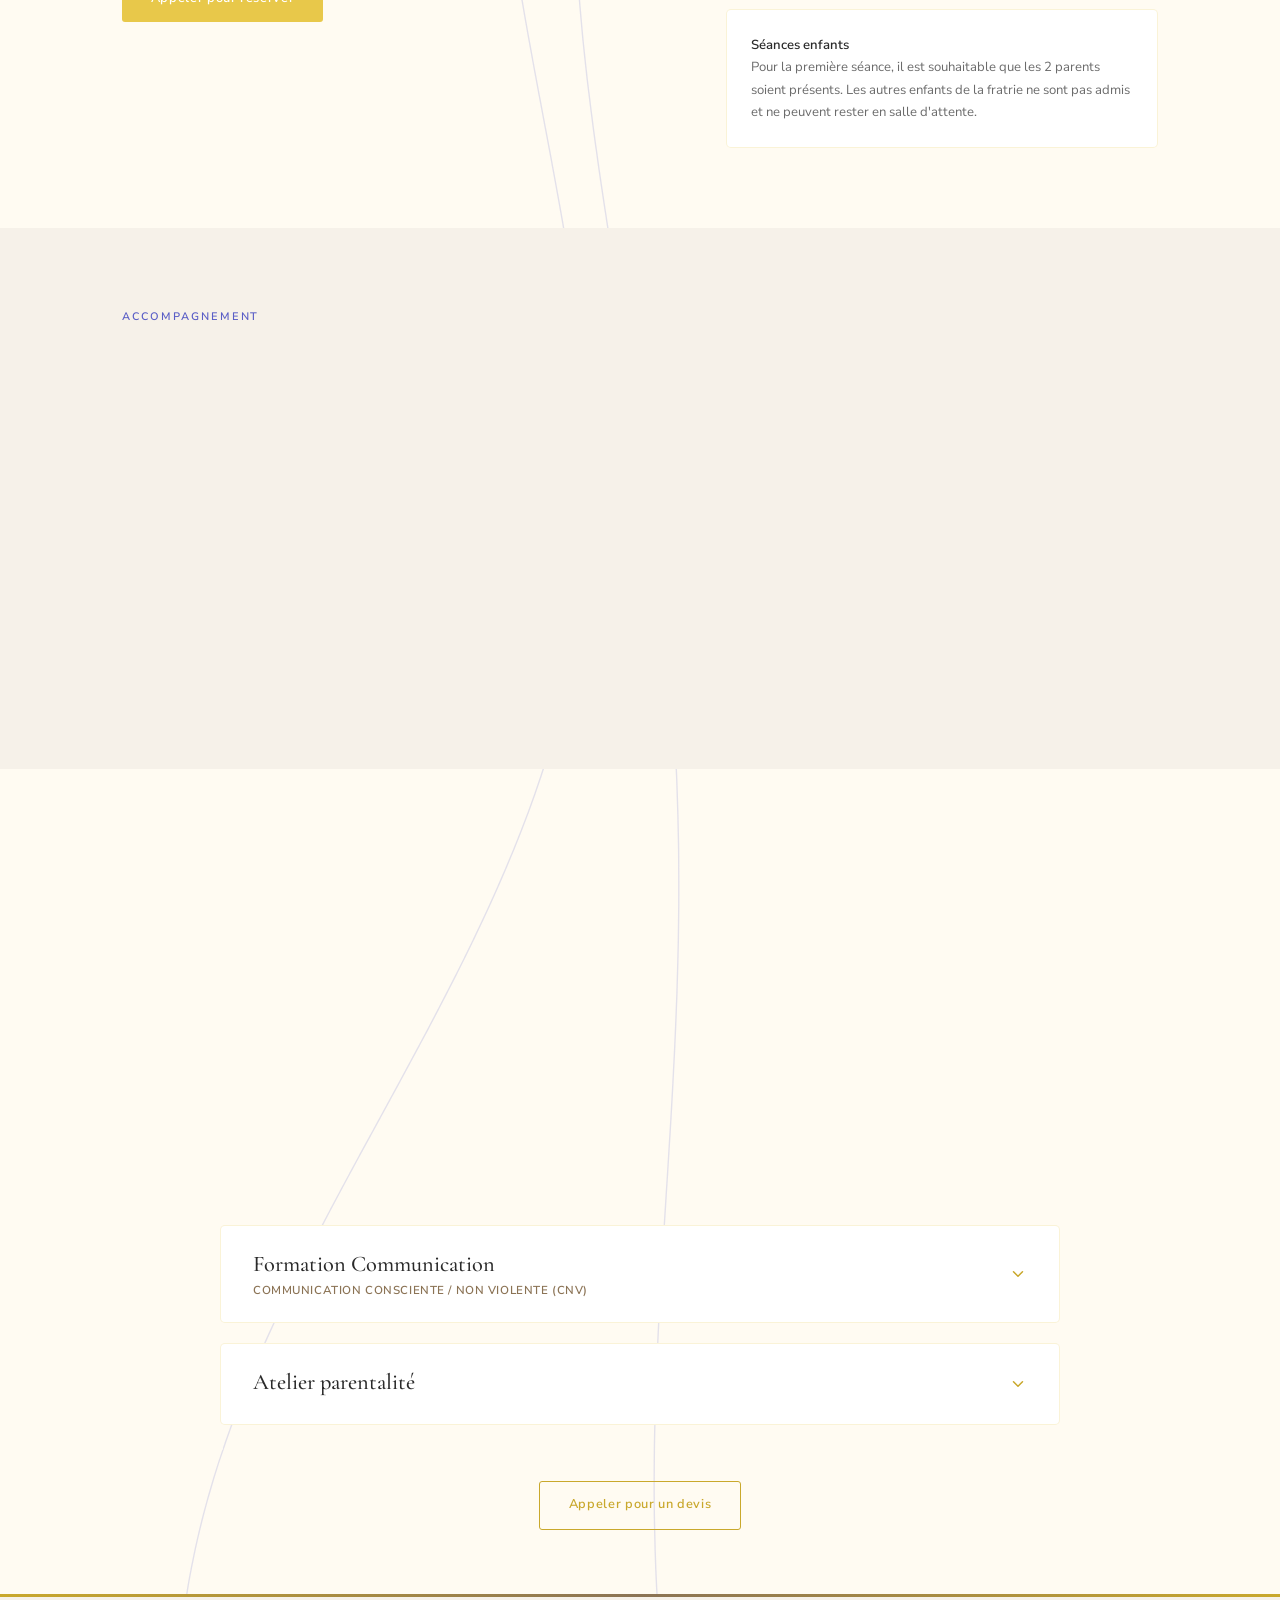
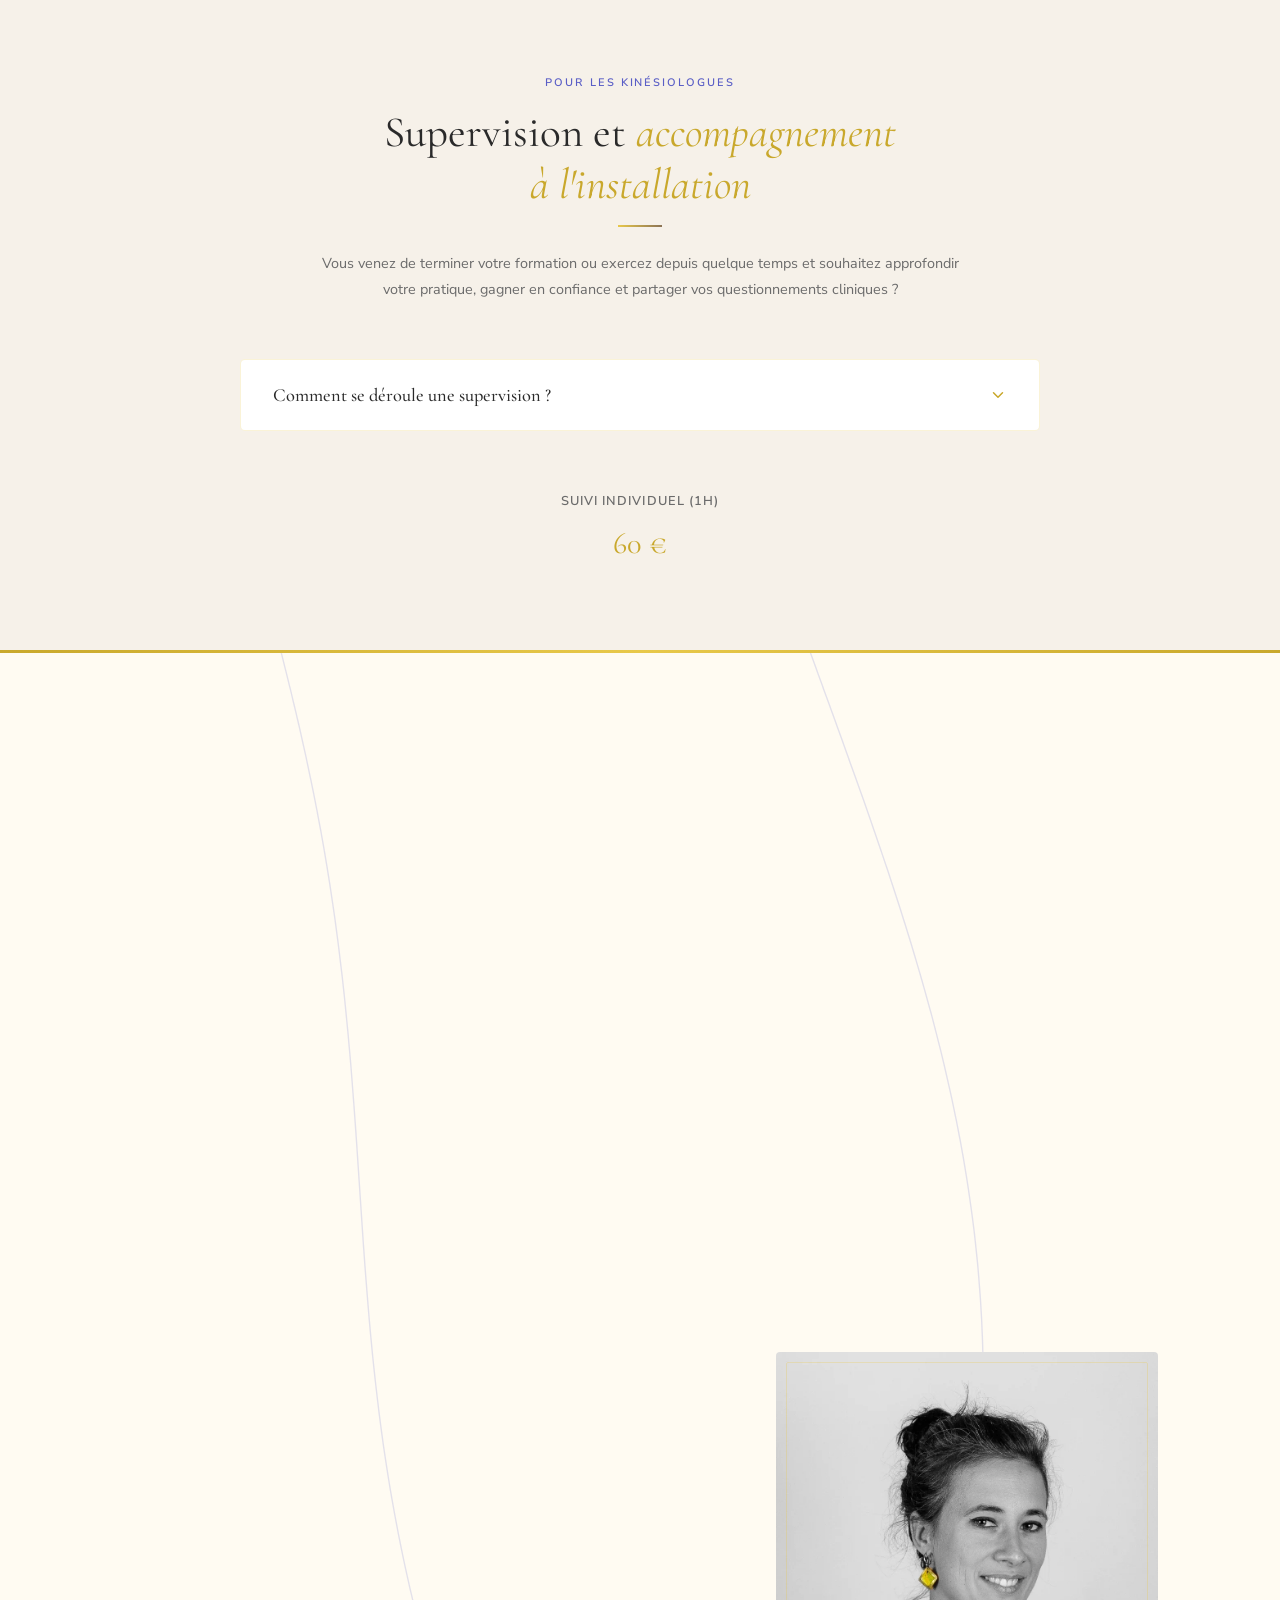
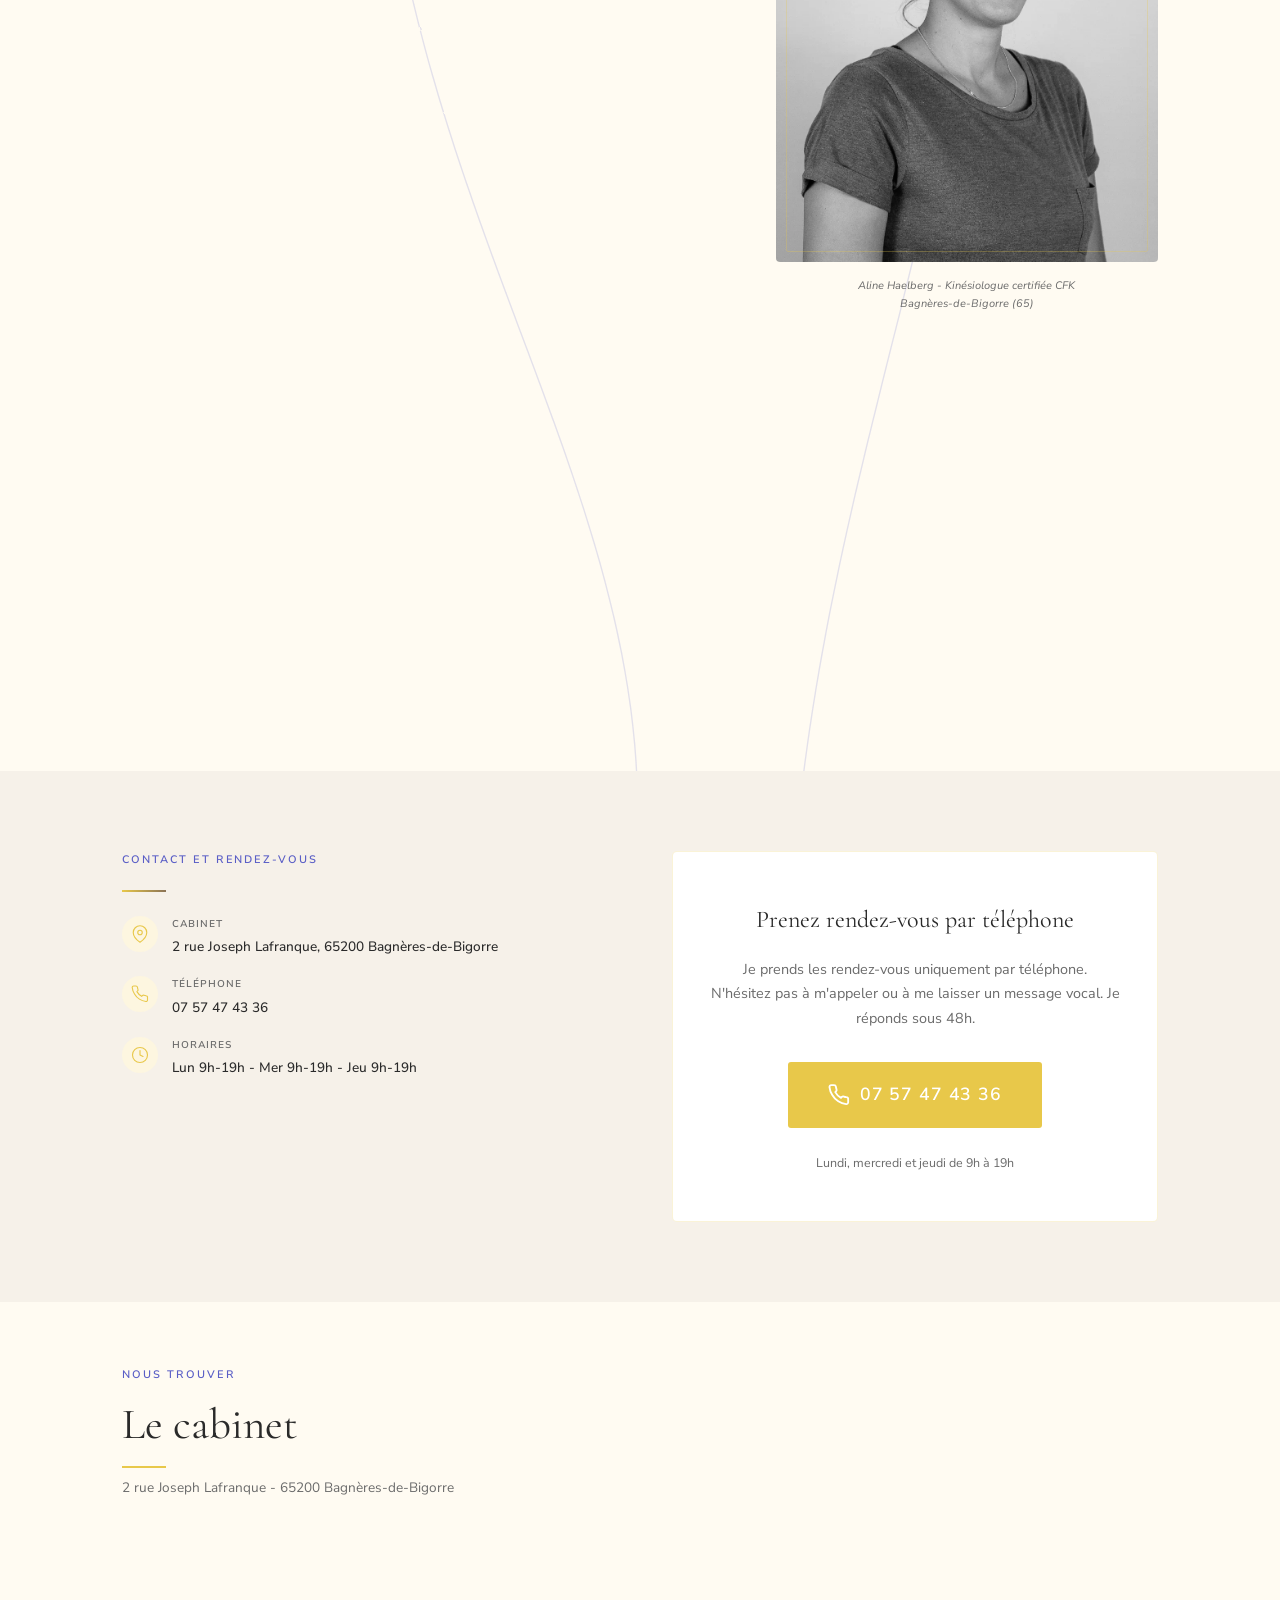
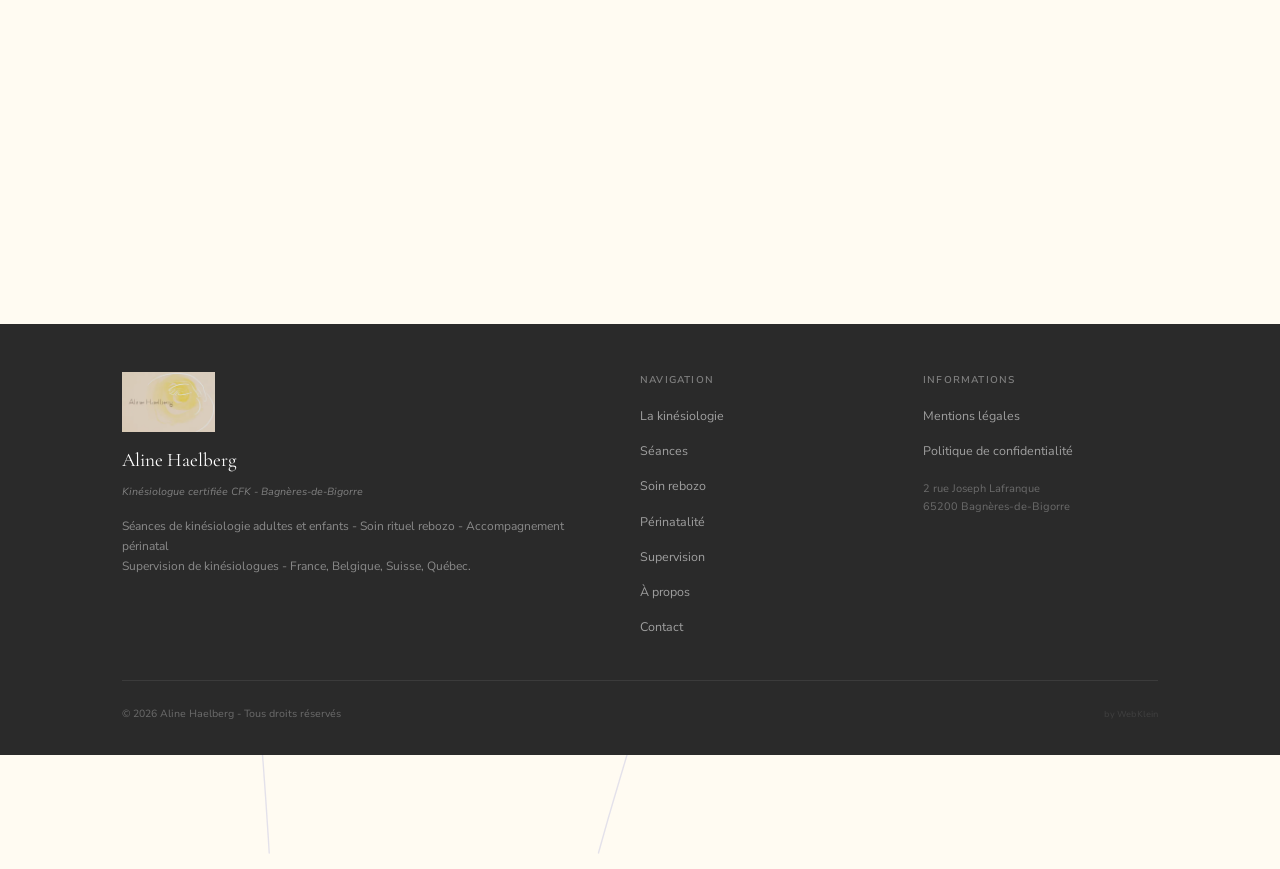
==== commit 10546ade: "Update index.html" ====
--- a/index.html
+++ b/index.html
@@ -850,18 +850,17 @@
         <span class="lbl r">Accompagnement</span>
         <h2 class="h2 r">Périnatalité</h2>
         <div class="animated-line r"></div>
-        <p class="bio r">La période autour de l'arrivée d'un enfant est toute particulière, pleine de chamboulements pour soi et pour le couple. Se faire accompagner avec la kinésiologie peut vous aider à :</p>
-        <ul class="peri-list r">
-          <li>Vous préparer à devenir parent</li>
-          <li>Vous préparer à l'accouchement</li>
-          <li>Se défaire de certains schémas familiaux pour vivre cette période à votre manière</li>
-          <li>Se libérer de peurs (voir son corps se transformer, être un bon parent, accoucher, l'hôpital...)</li>
-        </ul>
+        <p class="bio r">La période autour de l'arrivée d'un enfant est toute particulière, pleine de chamboulements pour soi et pour le couple. Se faire accompagner avec la kinésiologie peut vous aider à mieux vivre cette période.</p>
+        <p class="peri-disclaimer r">La kinésiologie ne se substitue pas au suivi médical durant la grossesse, l'accouchement et après.</p>
       </div>
       <div>
         <div class="peri-other r">
-          <h4>Autres thématiques abordées</h4>
+          <h4>Thématiques abordées</h4>
           <ul class="peri-list">
+            <li>Vous préparer à devenir parent</li>
+            <li>Vous préparer à l'accouchement</li>
+            <li>Se défaire de certains schémas familiaux pour vivre cette période à votre manière</li>
+            <li>Se libérer de peurs (voir son corps se transformer, être un bon parent, accoucher, l'hôpital...)</li>
             <li>IVG</li>
             <li>Fausses couches</li>
             <li>Accouchement difficile</li>
@@ -869,8 +868,6 @@
             <li>Deuil périnatal</li>
           </ul>
         </div>
-        <p class="peri-disclaimer r">La kinésiologie ne se substitue pas au suivi médical durant la grossesse, l'accouchement et après.</p>
-        <div style="margin-top:1.5rem" class="r"><a href="tel:+33757474336" class="btn btn-p">Appeler pour en parler</a></div>
       </div>
       <div class="peri-illu r">
         <img src="osteopathe-femme-grossesse.webp" alt="Illustration au trait - accompagnement périnatal, femme enceinte" loading="lazy">
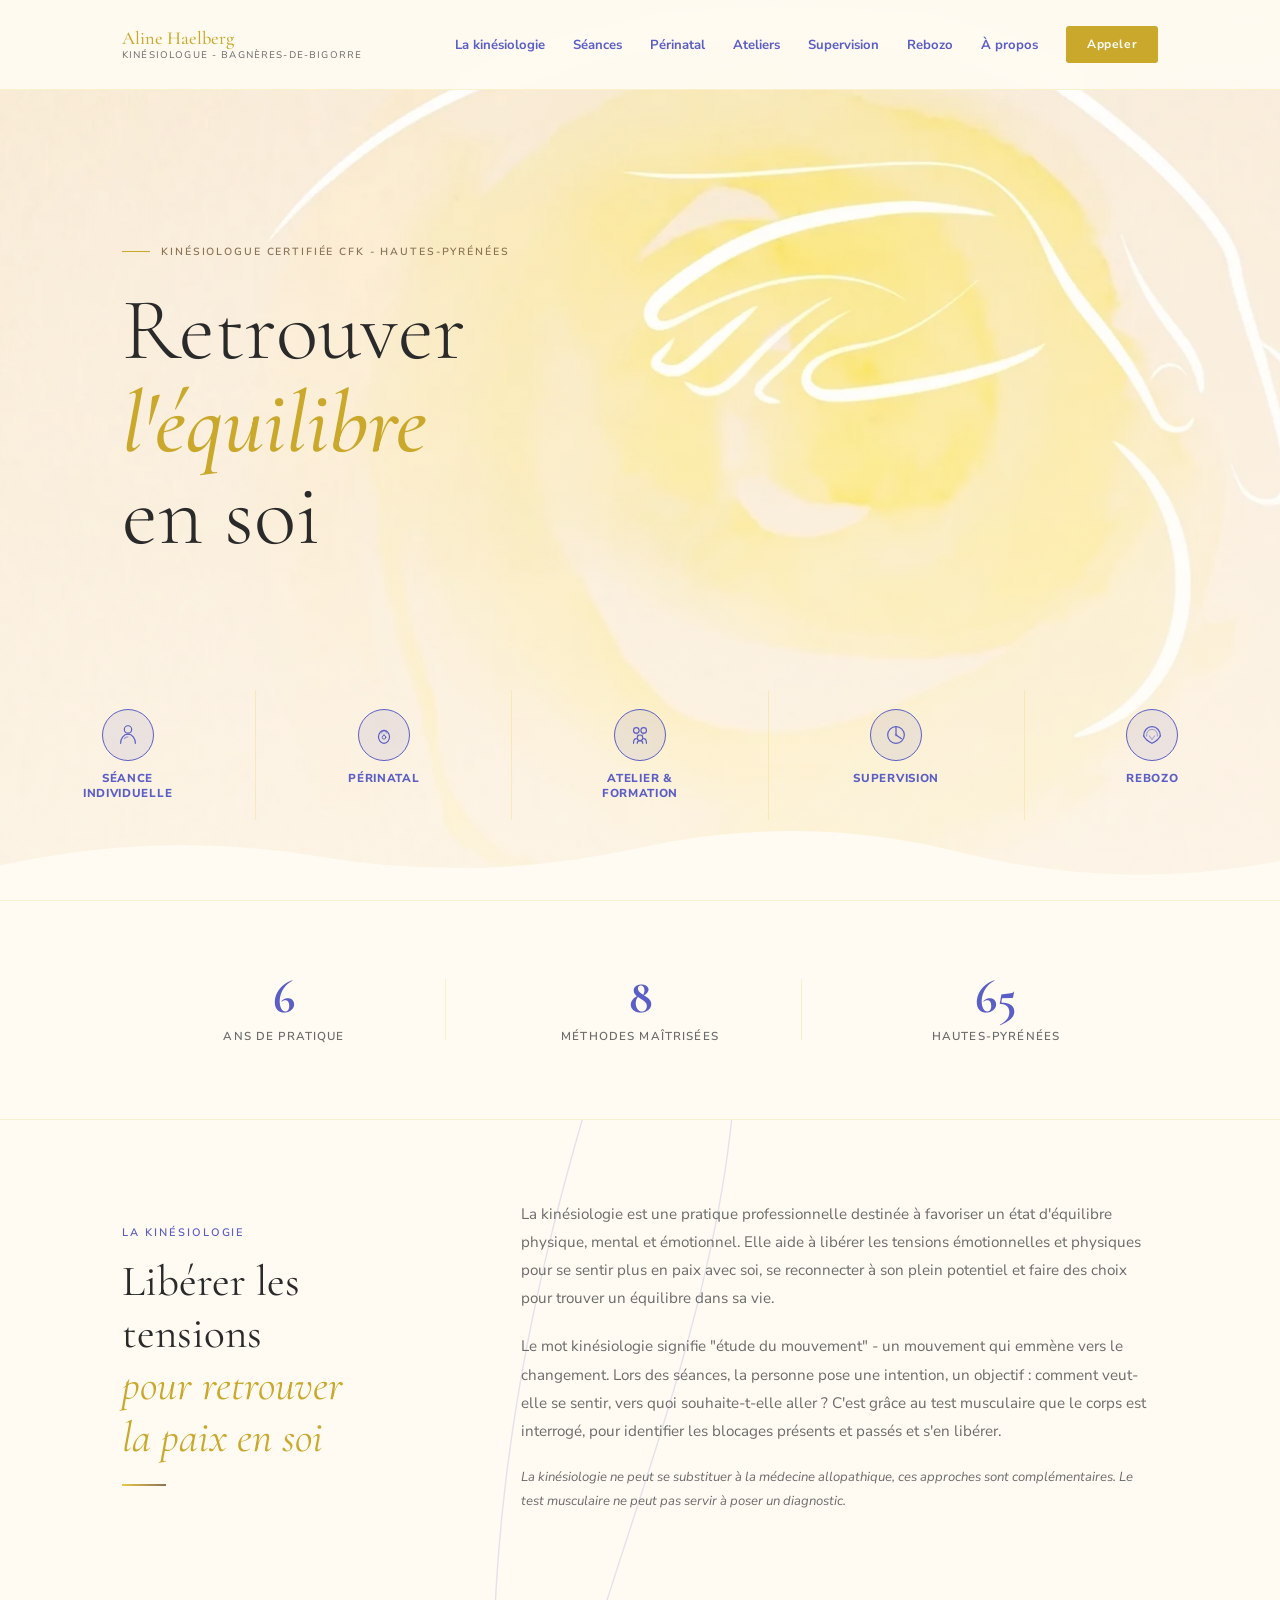
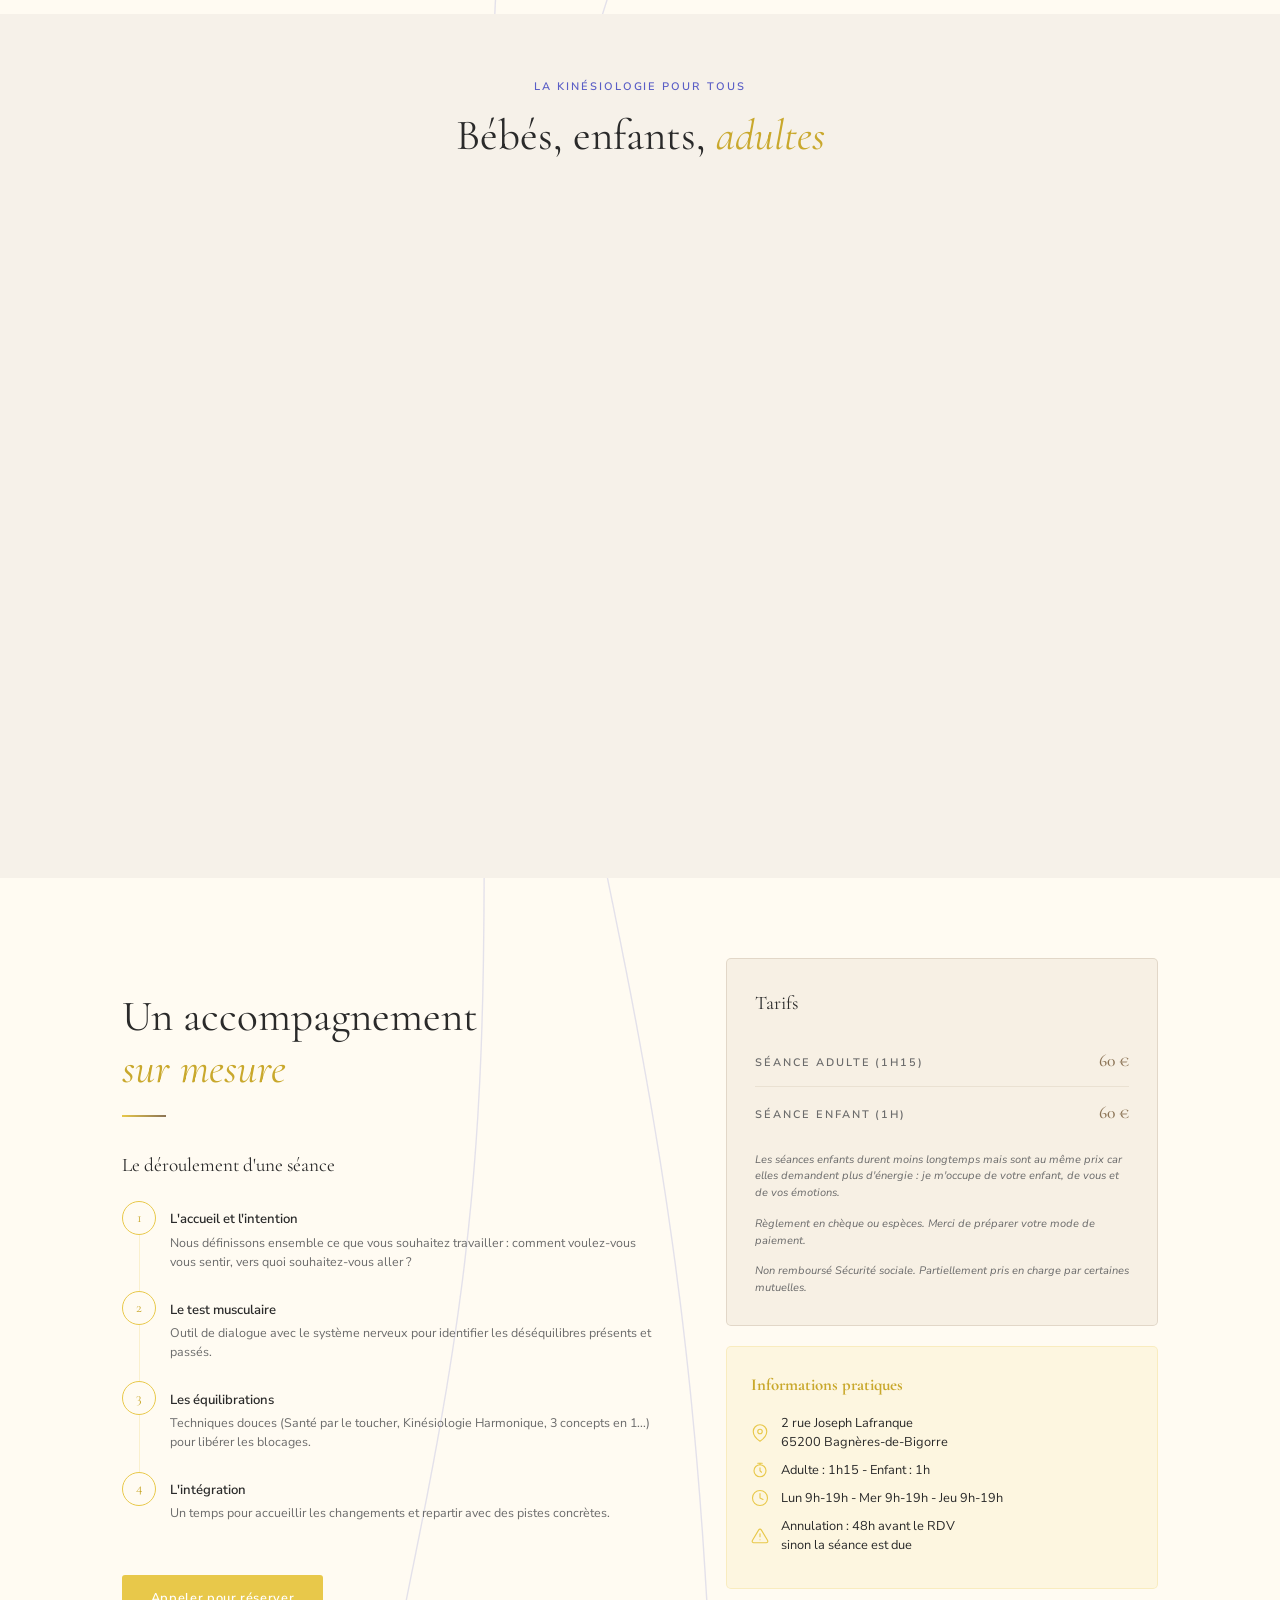
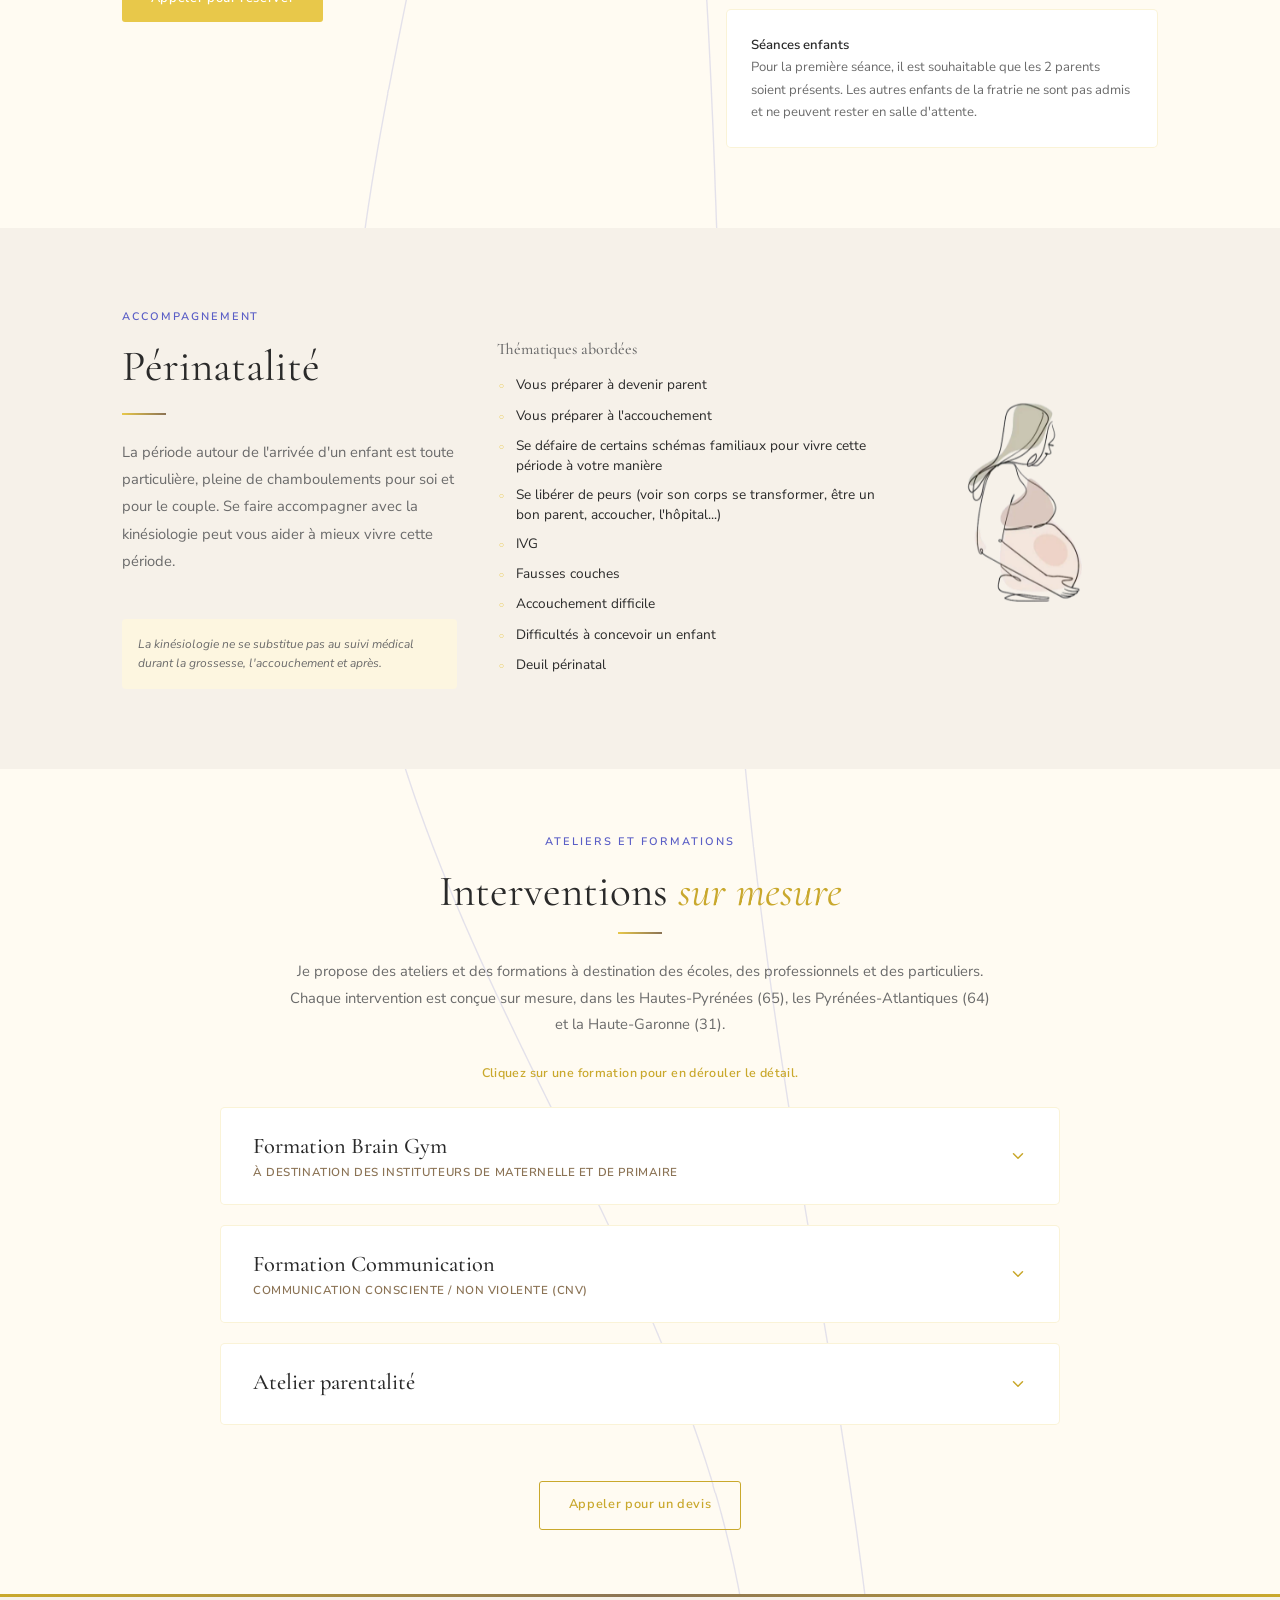
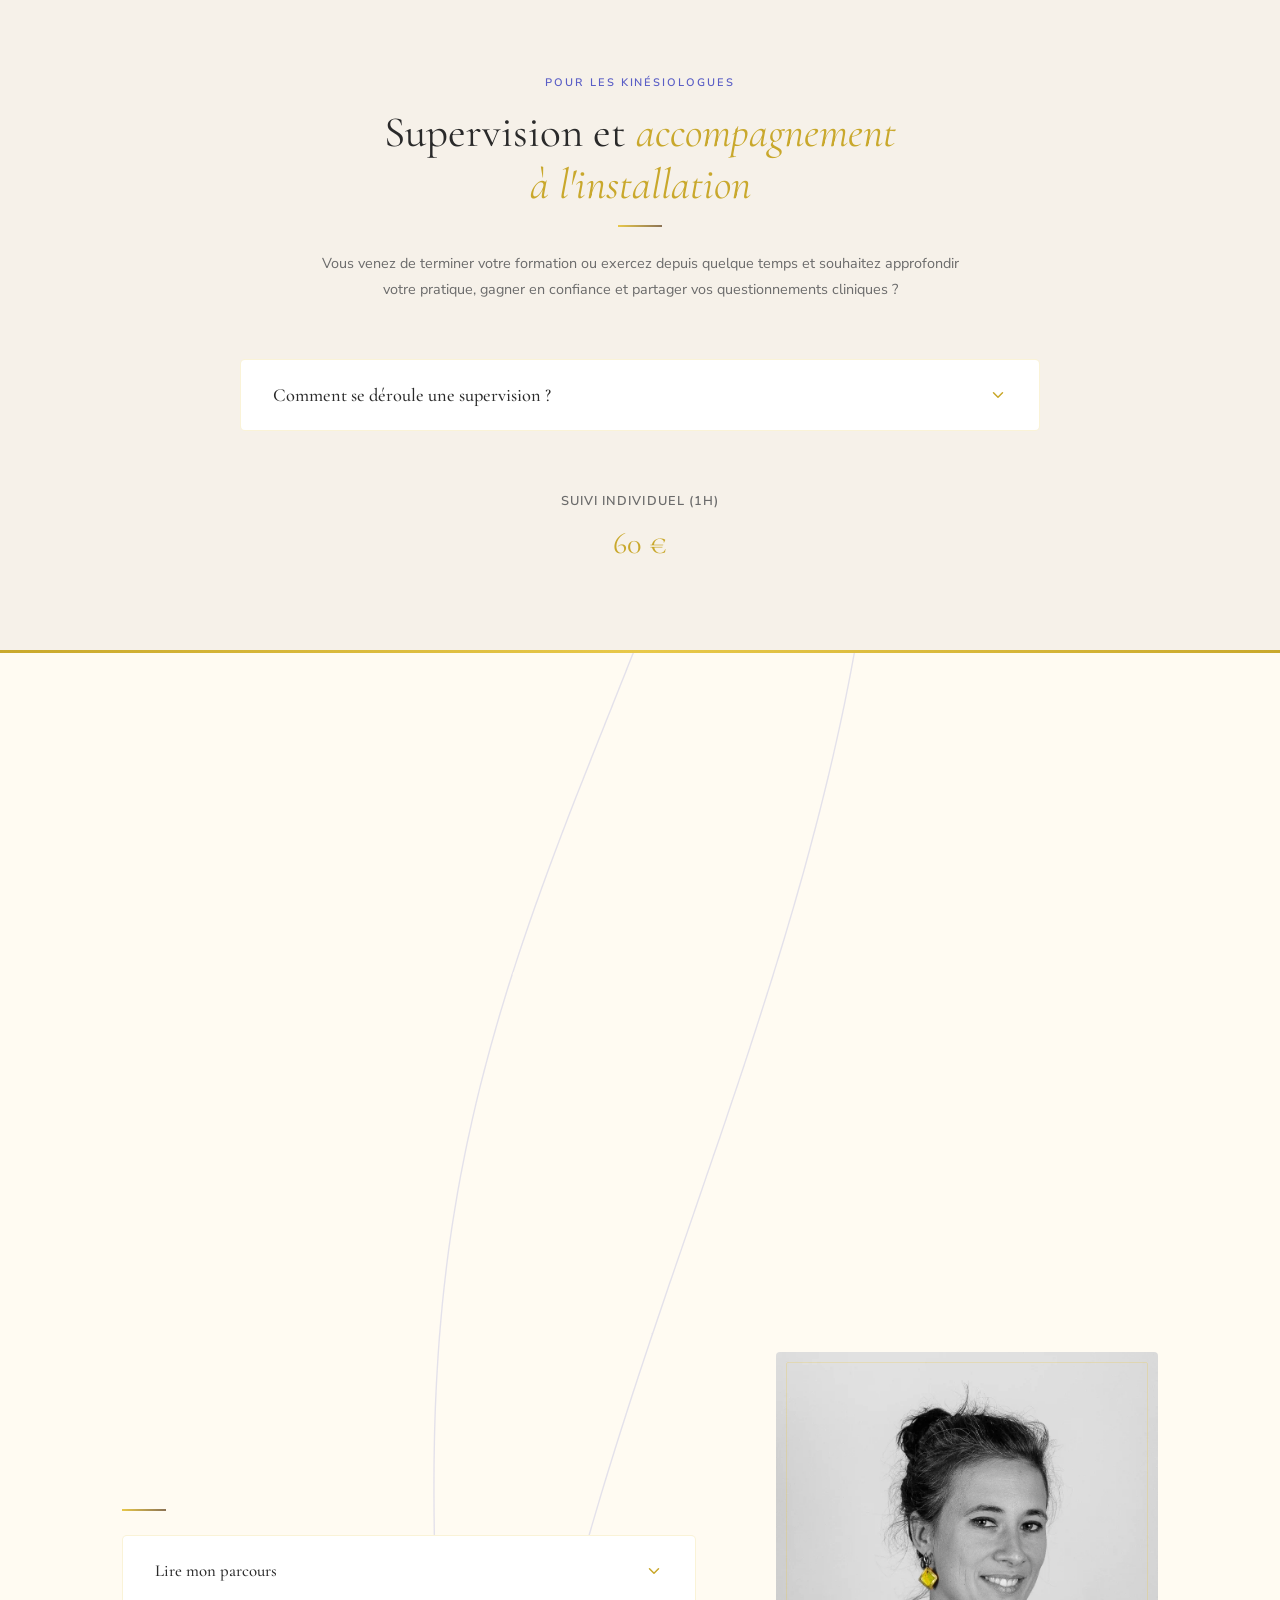
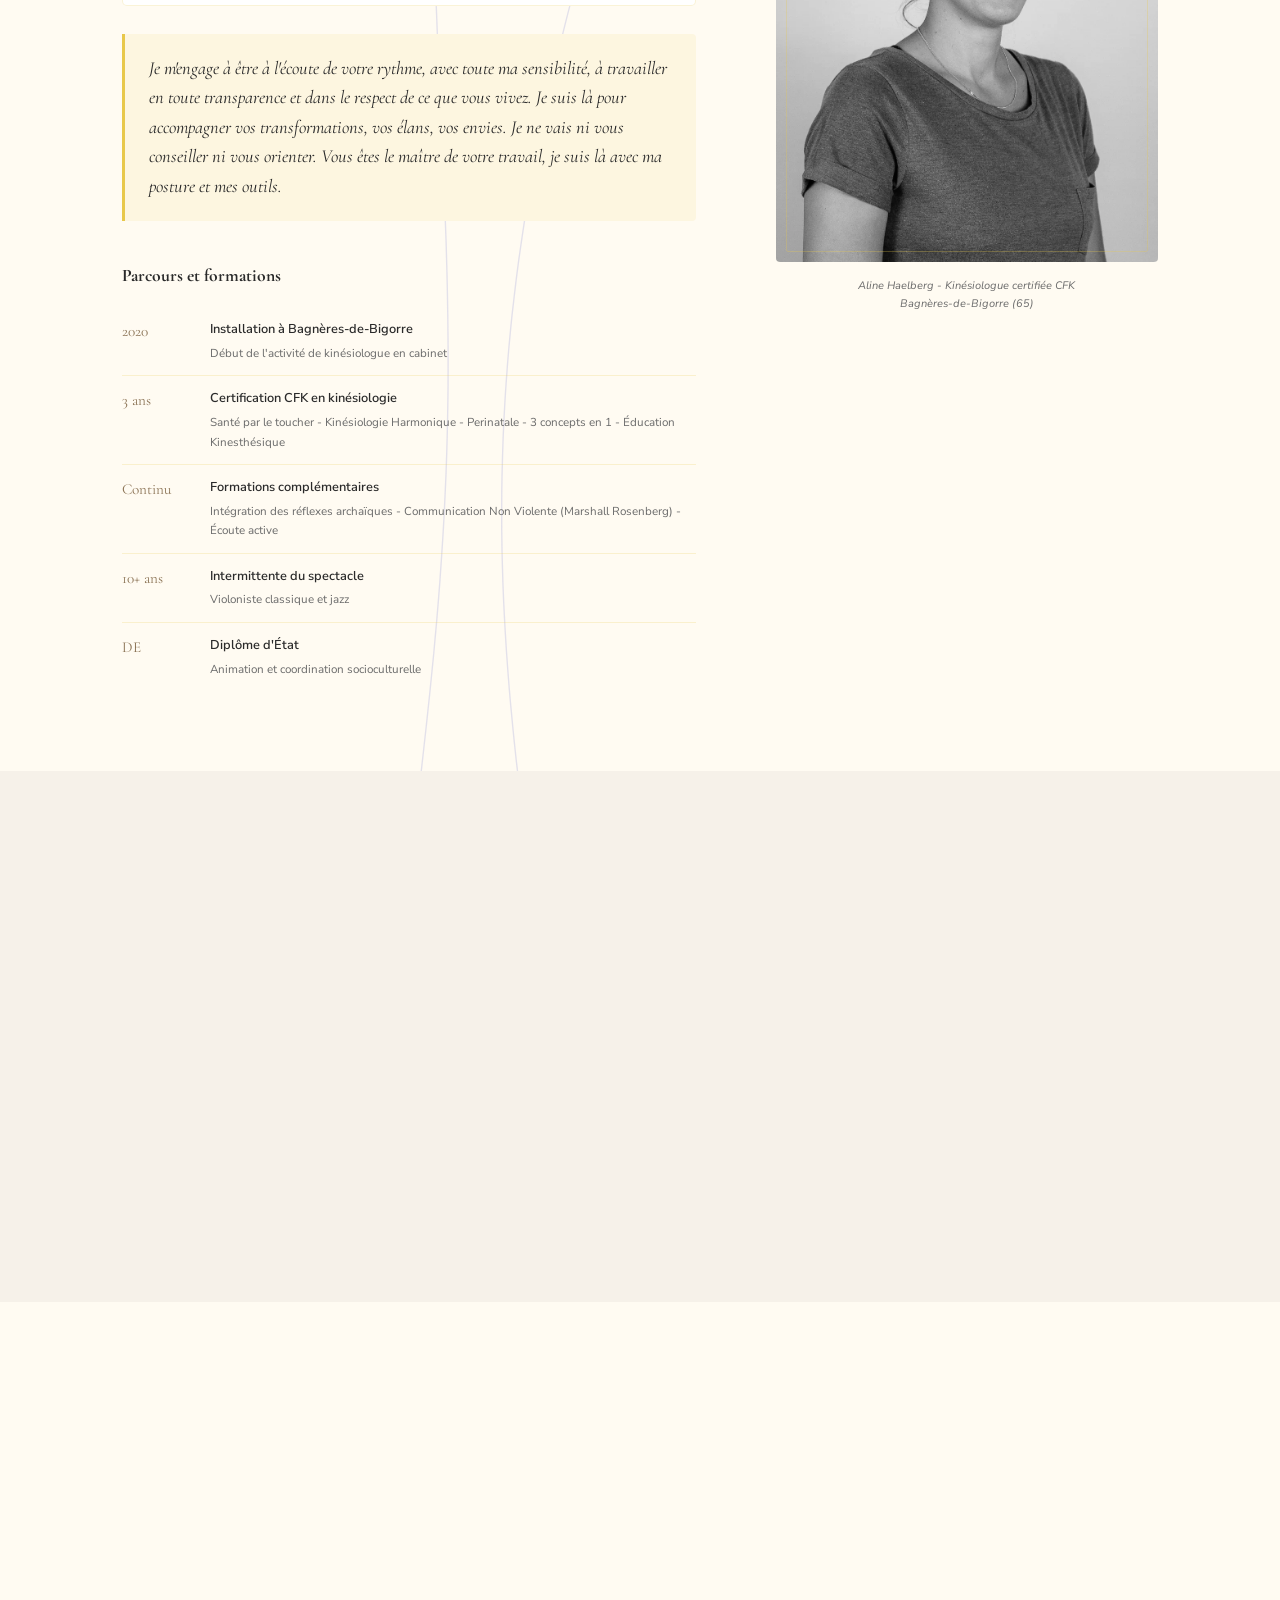
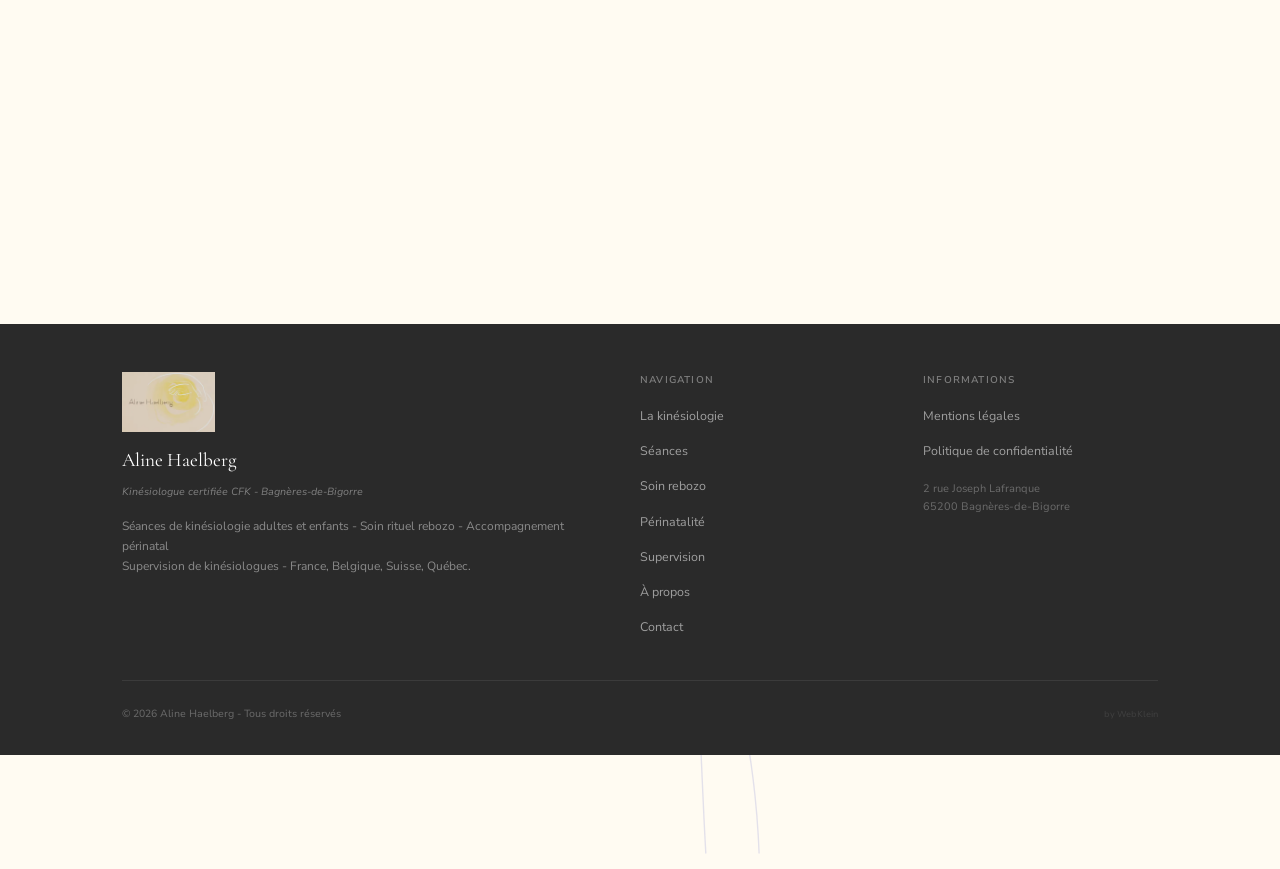
==== commit 7a79c38b: "Update index.html" ====
--- a/index.html
+++ b/index.html
@@ -1183,7 +1183,7 @@
     <strong>Aline Haelberg</strong><br>
     Entreprise individuelle<br>
     Siège : 2 rue Joseph Lafranque, 65200 Bagnères-de-Bigorre<br>
-    SIRET : [A COMPLETER]<br>
+    SIRET : 847 560 745 00014<br>
     TVA non applicable, art. 293 B du CGI</p>
     <p>Directrice de la publication : Aline Haelberg</p>
     <p>Contact : 07 57 47 43 36</p>
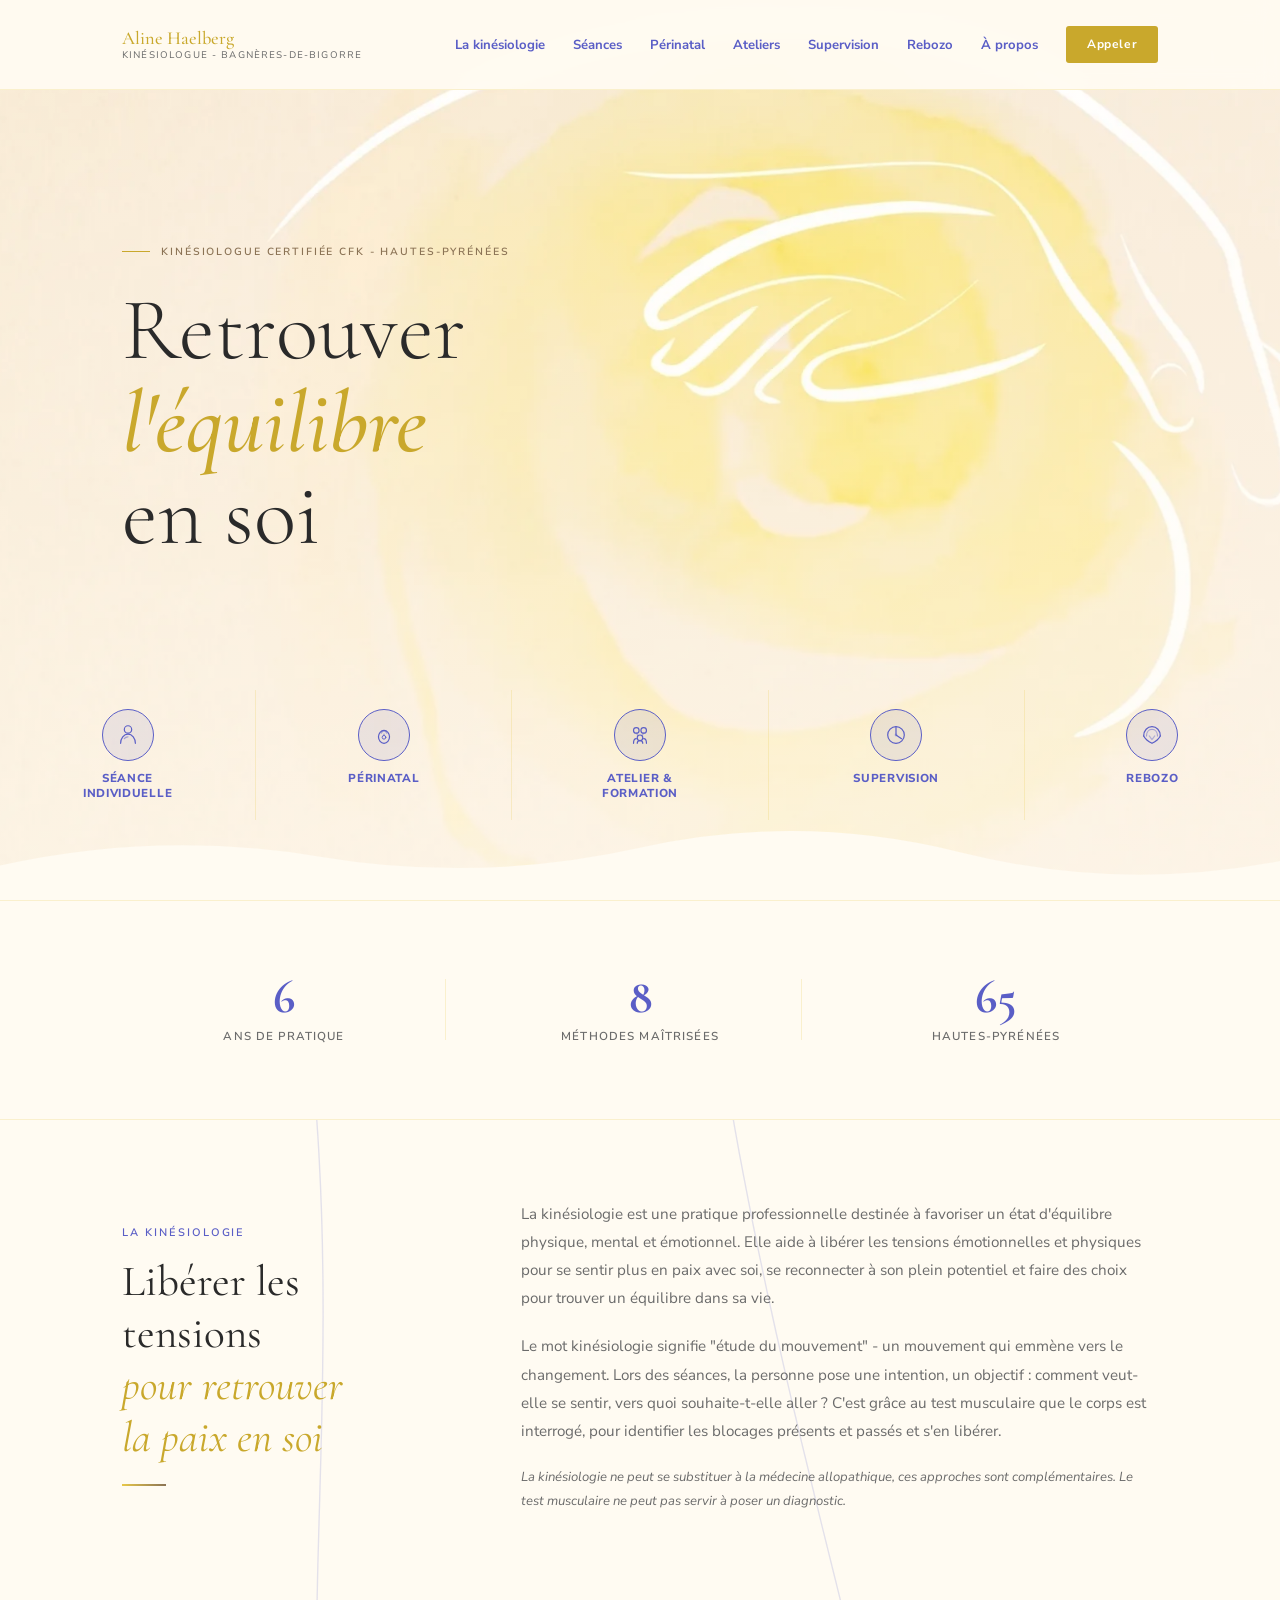
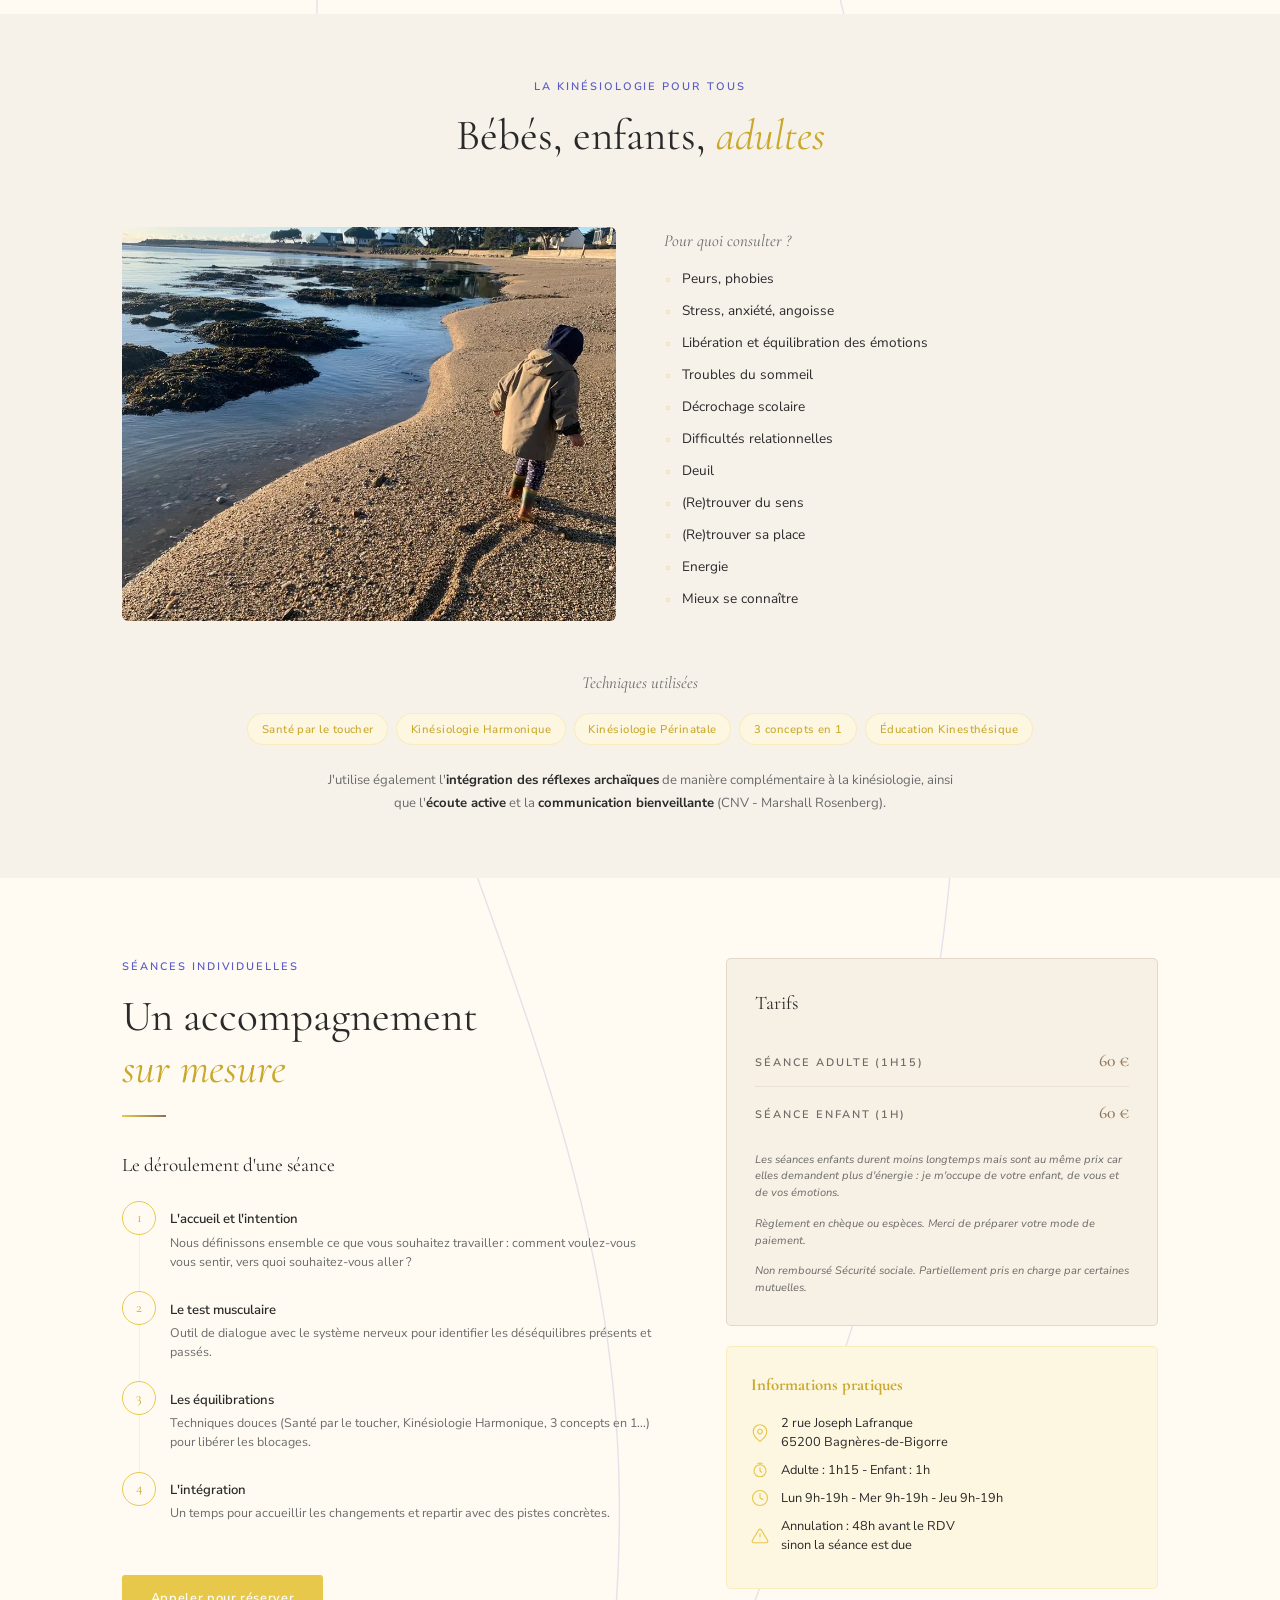
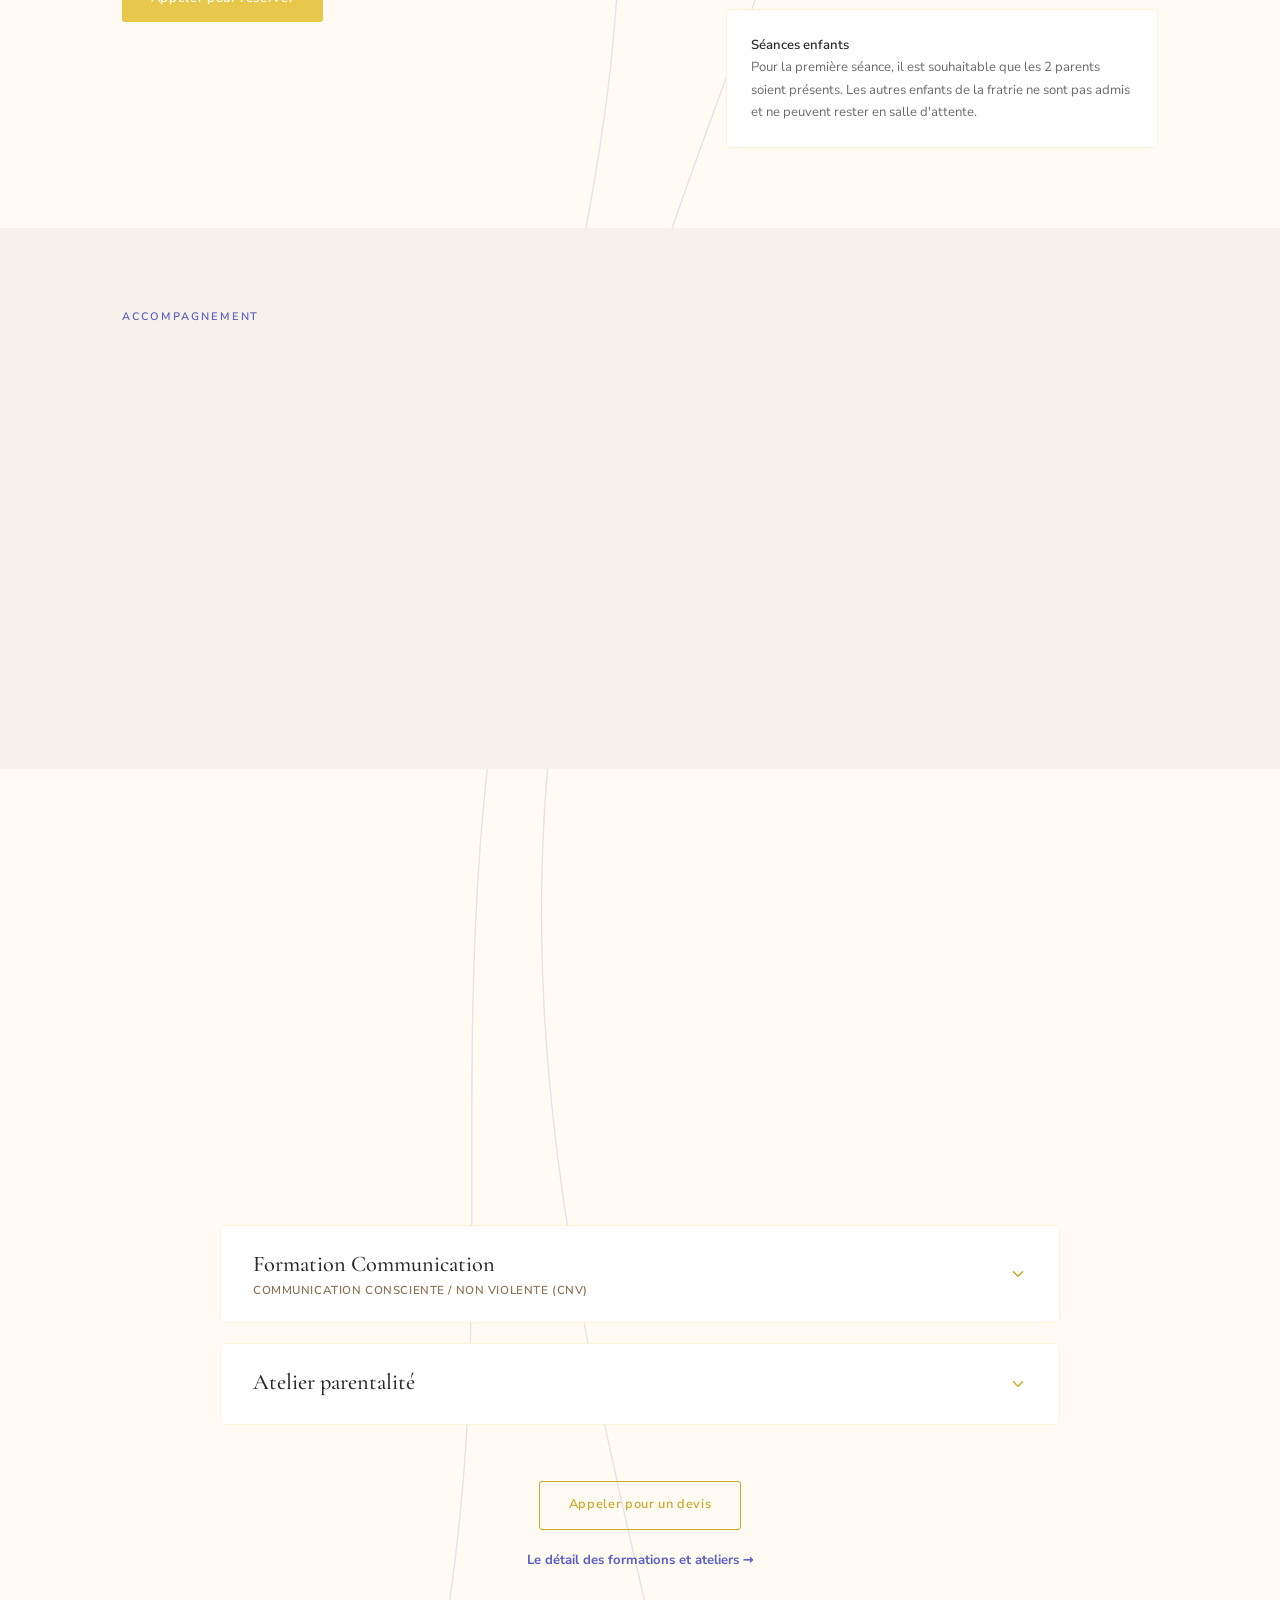
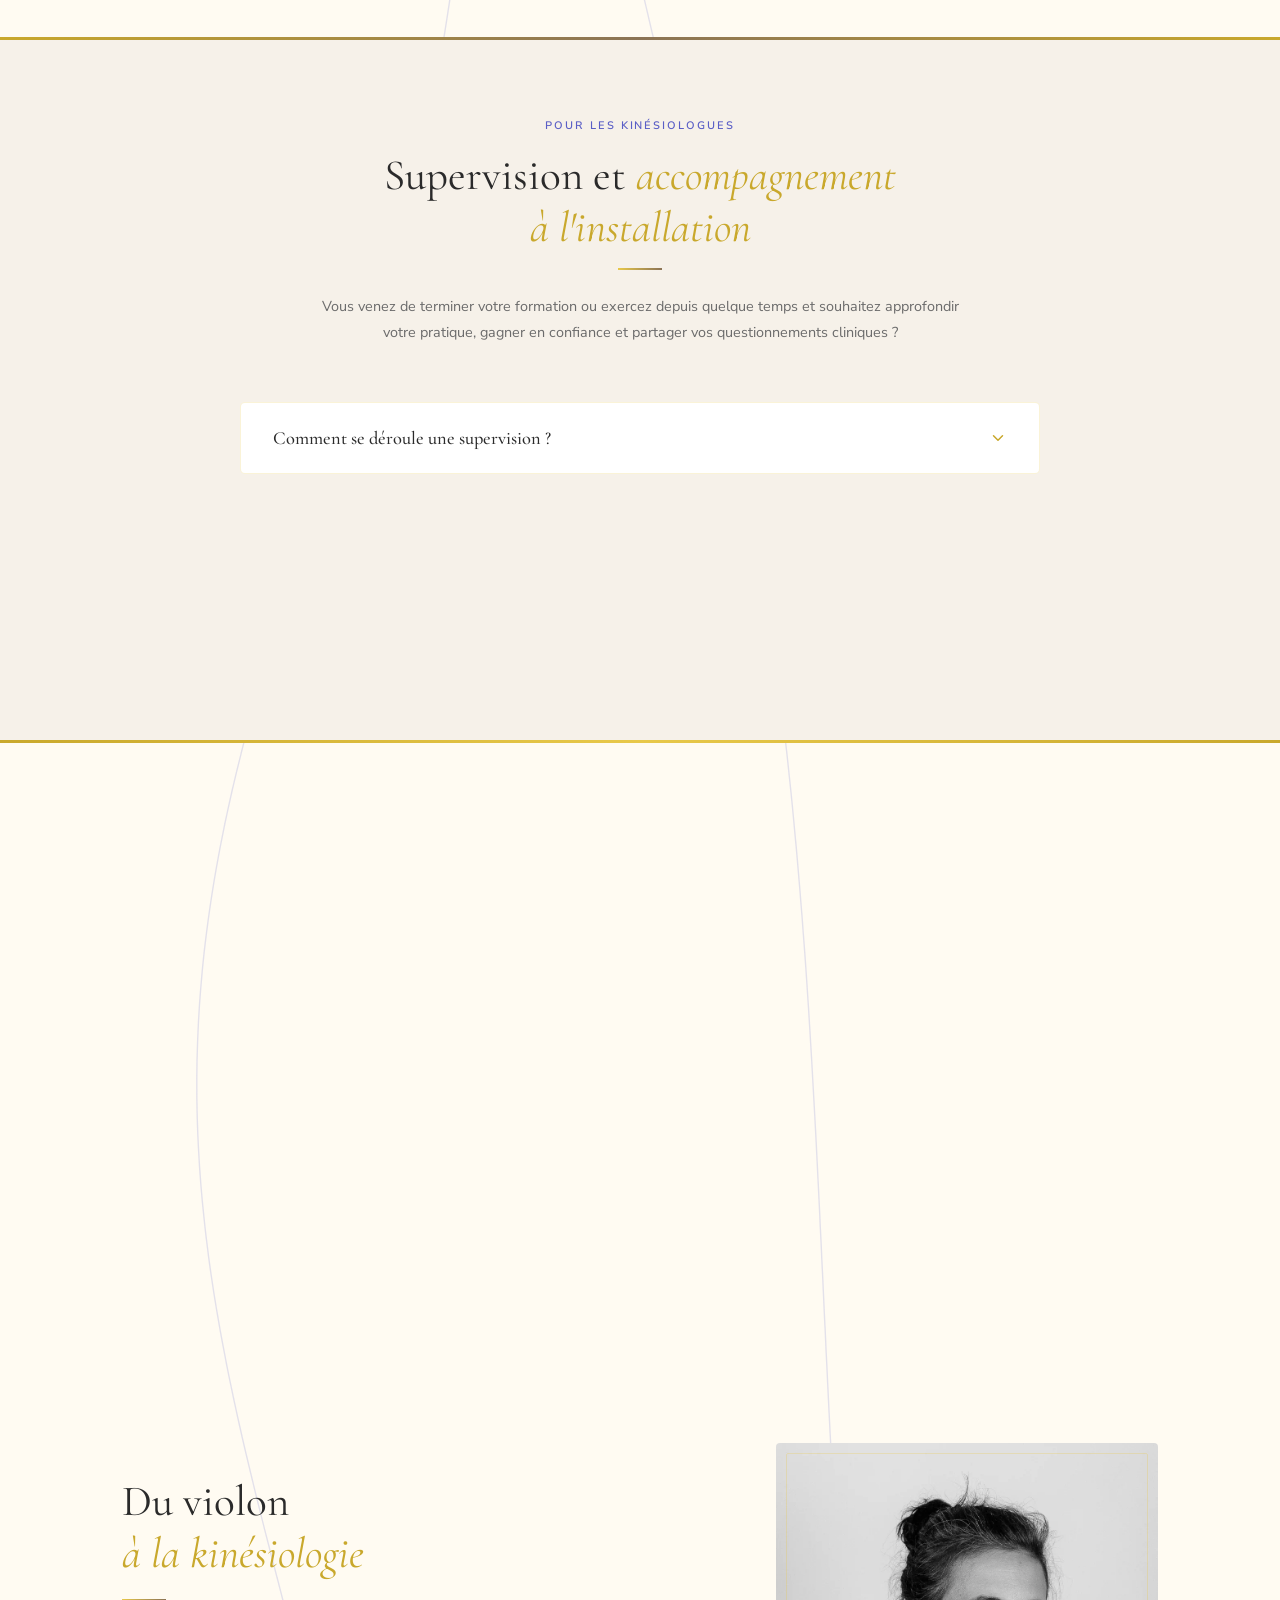
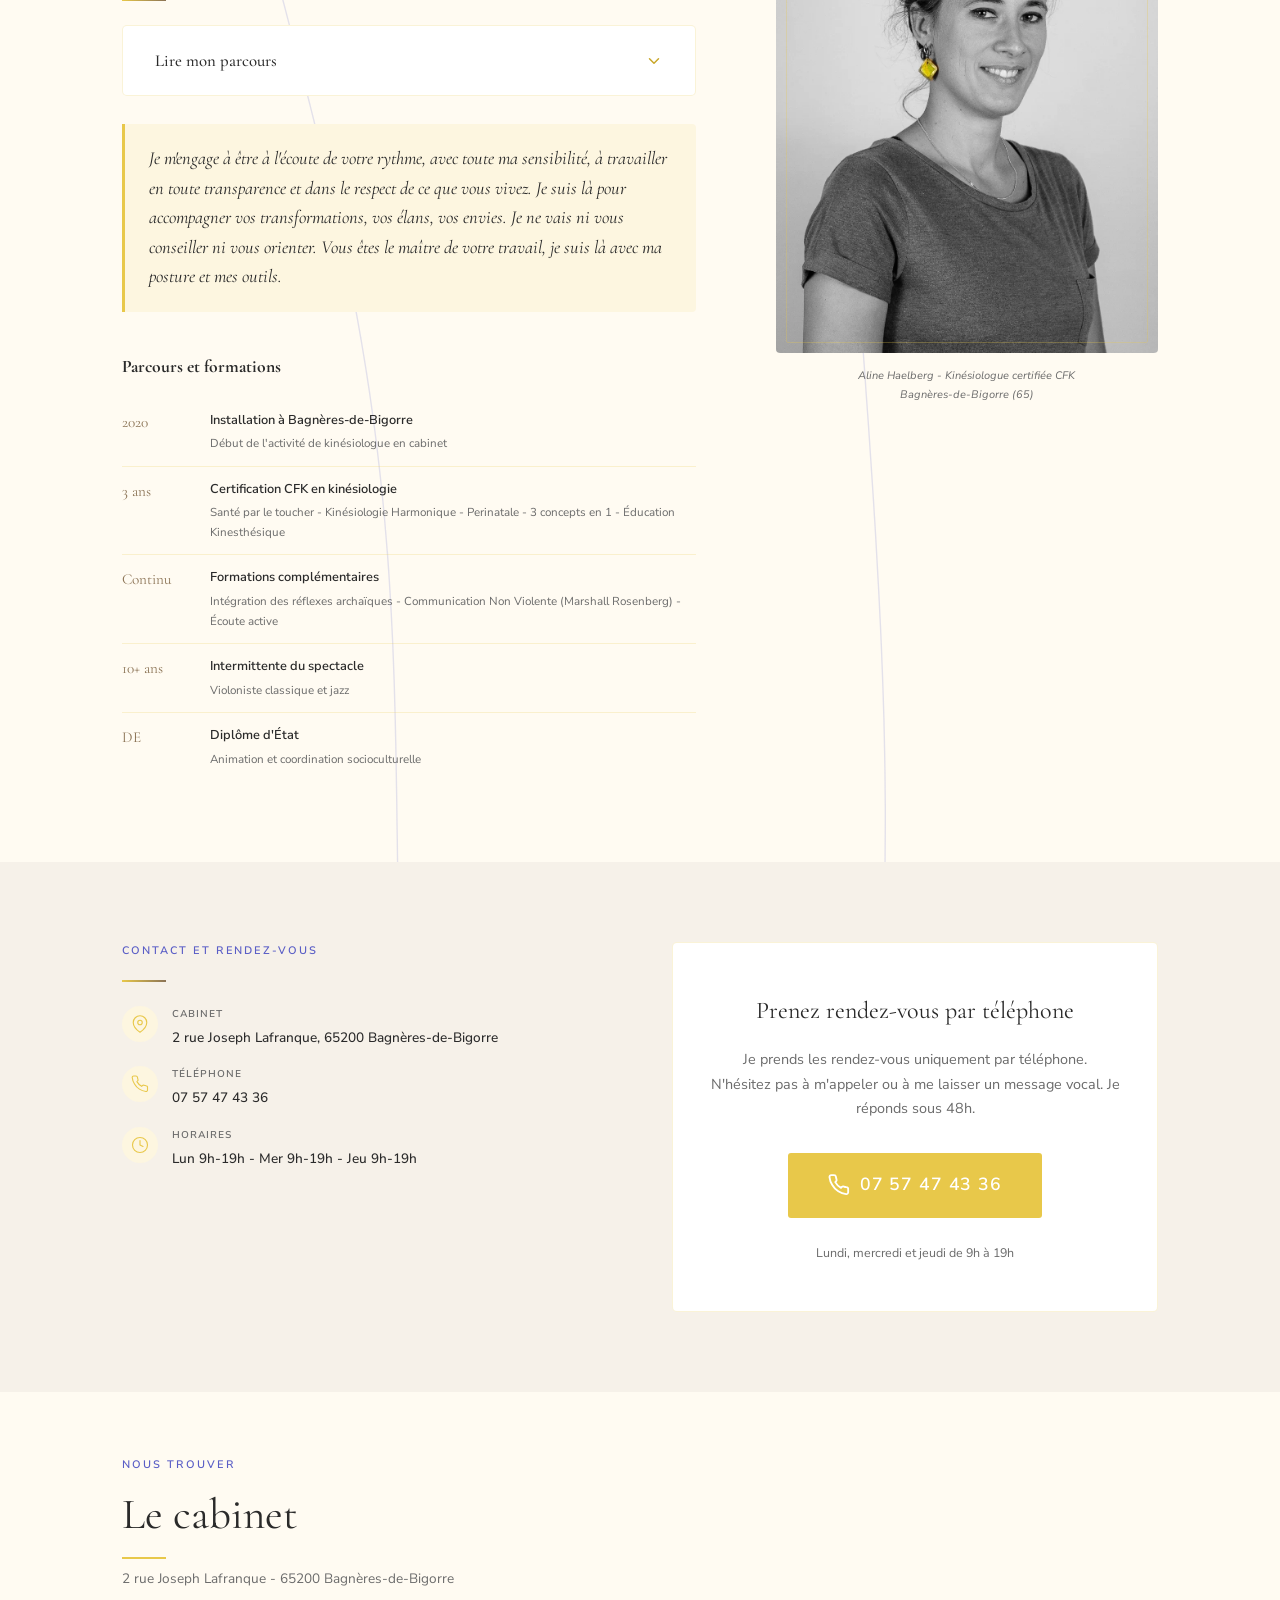
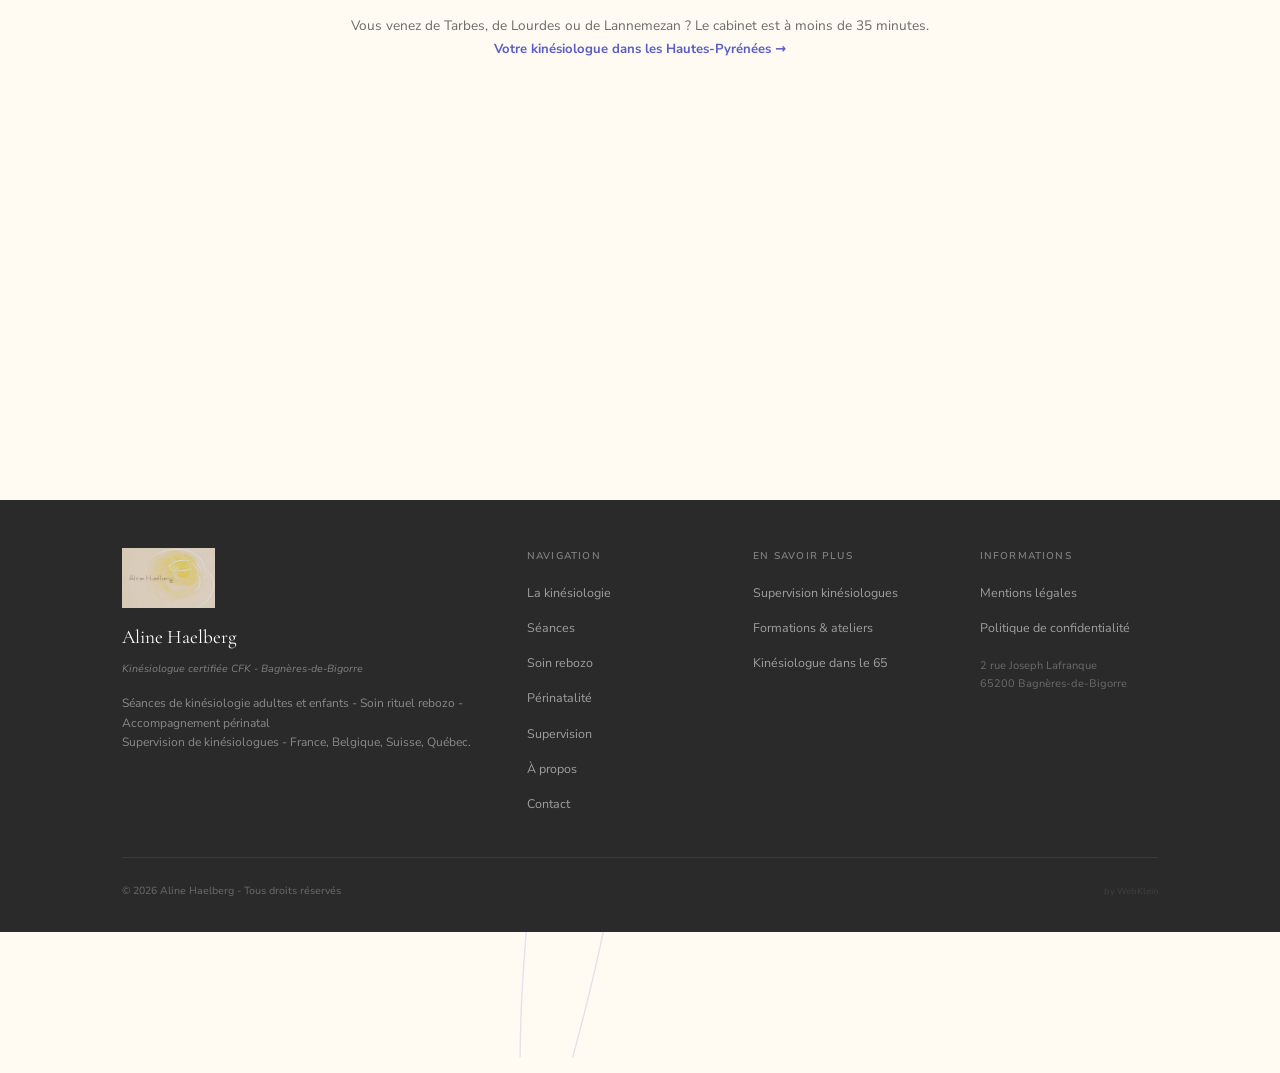
==== commit b187019c: "création page annexe" ====
--- a/index.html
+++ b/index.html
@@ -553,7 +553,7 @@
 
 /* ---- FOOTER ---- */
 footer{background:var(--ink);color:rgba(255,255,255,.65);padding:3rem 0 2rem}
-.foot-grid{display:grid;grid-template-columns:2fr 1fr 1fr;gap:3rem;margin-bottom:2.5rem}
+.foot-grid{display:grid;grid-template-columns:2fr 1fr 1fr 1fr;gap:3rem;margin-bottom:2.5rem}
 .f-name{font-family:var(--serif);font-size:1.2rem;color:#fff;margin-bottom:.4rem}
 .f-tag{font-size:.65rem;color:rgba(255,255,255,.4);font-style:italic;margin-bottom:1rem}
 .f-desc{font-size:.75rem;color:rgba(255,255,255,.45);line-height:1.65}
@@ -935,7 +935,9 @@
           </div>
         </div>
       </div>
-      <div class="atelier-cta r"><a href="tel:+33757474336" class="btn btn-o">Appeler pour un devis</a></div>
+      <div class="atelier-cta r"><a href="tel:+33757474336" class="btn btn-o">Appeler pour un devis</a>
+        <p style="margin-top:1rem;text-align:center"><a href="formations.html" style="font-size:.82rem;font-weight:700;color:var(--lav)">Le détail des formations et ateliers &rarr;</a></p>
+      </div>
     </div>
   </div>
 </section>
@@ -977,6 +979,7 @@
     <div class="r" style="text-align:center;max-width:480px;margin:0 auto">
       <span style="font-size:.8rem;font-weight:600;letter-spacing:.08em;text-transform:uppercase;color:var(--mid)">Suivi individuel (1h)</span>
       <div style="font-family:var(--serif);font-size:1.9rem;color:var(--deep);margin-top:.25rem">60 &#8364;</div>
+      <p style="margin-top:1.25rem"><a href="supervision-kinesiologie.html" style="font-size:.82rem;font-weight:700;color:var(--lav)">Tout savoir sur la supervision et l'accompagnement à l'installation &rarr;</a></p>
     </div>
   </div>
 </section>
@@ -1112,6 +1115,9 @@
       <p style="font-size:.85rem;color:var(--mid)">2 rue Joseph Lafranque - 65200 Bagnères-de-Bigorre</p>
     </div>
   </div>
+  <div class="r" style="text-align:center;padding:0 2rem 2.5rem">
+    <p style="font-size:.85rem;color:var(--mid)">Vous venez de Tarbes, de Lourdes ou de Lannemezan ? Le cabinet est à moins de 35 minutes.<br><a href="kinesiologue-hautes-pyrenees.html" style="font-size:.82rem;font-weight:700;color:var(--lav)">Votre kinésiologue dans les Hautes-Pyrénées &rarr;</a></p>
+  </div>
   <div class="r" style="width:100%;height:400px;overflow:hidden">
     <iframe
       src="https://www.google.com/maps/embed?pb=!1m18!1m12!1m3!1d2883.4!2d0.1537!3d43.0679!2m3!1f0!2f0!3f0!3m2!1i1024!2i768!4f13.1!3m3!1m2!1s0x12a831f05f56371b%3A0x378314e0f327d4c2!2sAline%20Haelberg!5e0!3m2!1sfr!2sfr!4v1"
@@ -1144,6 +1150,11 @@
         <li><a href="#supervision">Supervision</a></li>
         <li><a href="#apropos">À propos</a></li>
         <li><a href="#contact">Contact</a></li>
+      </ul></div>
+      <div class="fc"><h4>En savoir plus</h4><ul>
+        <li><a href="supervision-kinesiologie.html">Supervision kinésiologues</a></li>
+        <li><a href="formations.html">Formations &amp; ateliers</a></li>
+        <li><a href="kinesiologue-hautes-pyrenees.html">Kinésiologue dans le 65</a></li>
       </ul></div>
       <div class="fc"><h4>Informations</h4><ul>
         <li><a href="#mentions-legales" onclick="document.getElementById('modal-mentions').style.display='flex'">Mentions légales</a></li>
@@ -1341,6 +1352,13 @@
     document.querySelectorAll('.legal-modal').forEach(function(m) { m.style.display = 'none'; });
   }
 });
+
+// --- Ouverture modale legale via hash (liens depuis les pages internes) ---
+if (location.hash === '#mentions-legales') {
+  document.getElementById('modal-mentions').style.display = 'flex';
+} else if (location.hash === '#politique-confidentialite') {
+  document.getElementById('modal-confidentialite').style.display = 'flex';
+}
 </script>
 </body>
 </html>
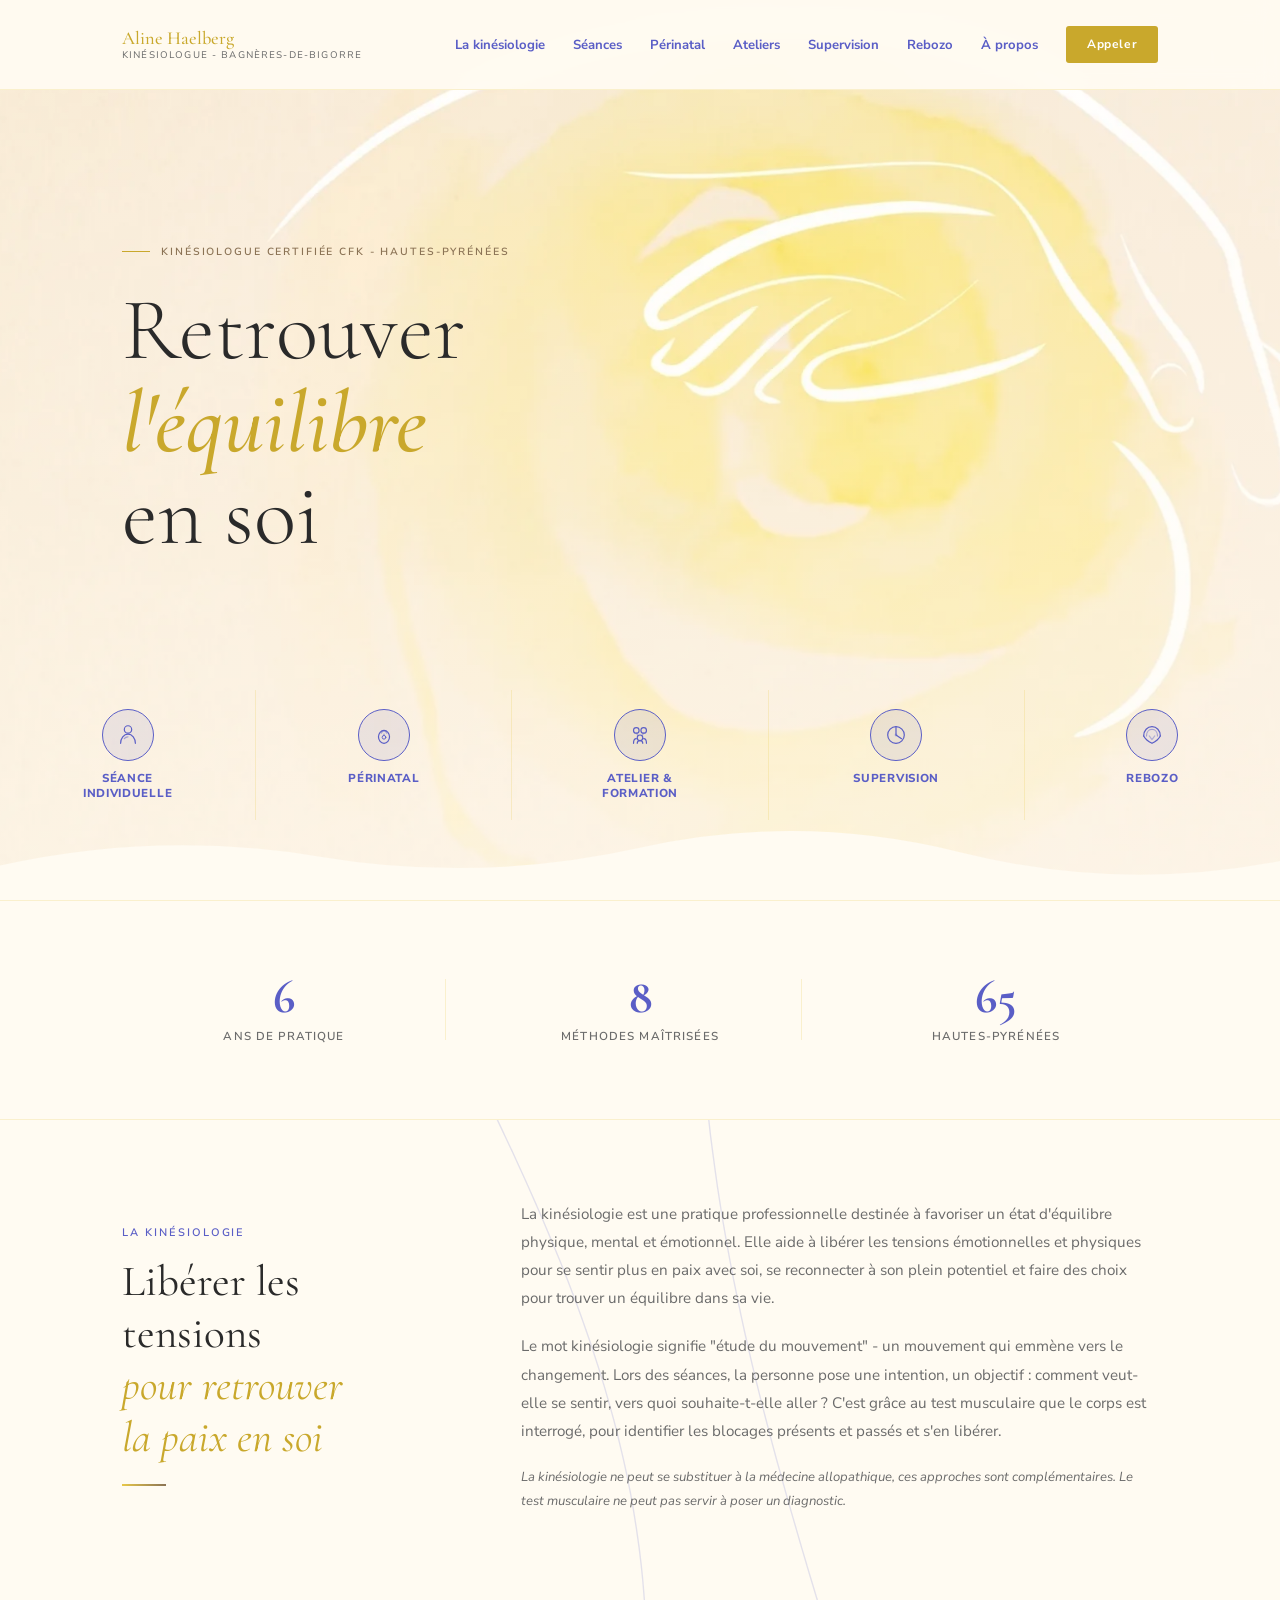
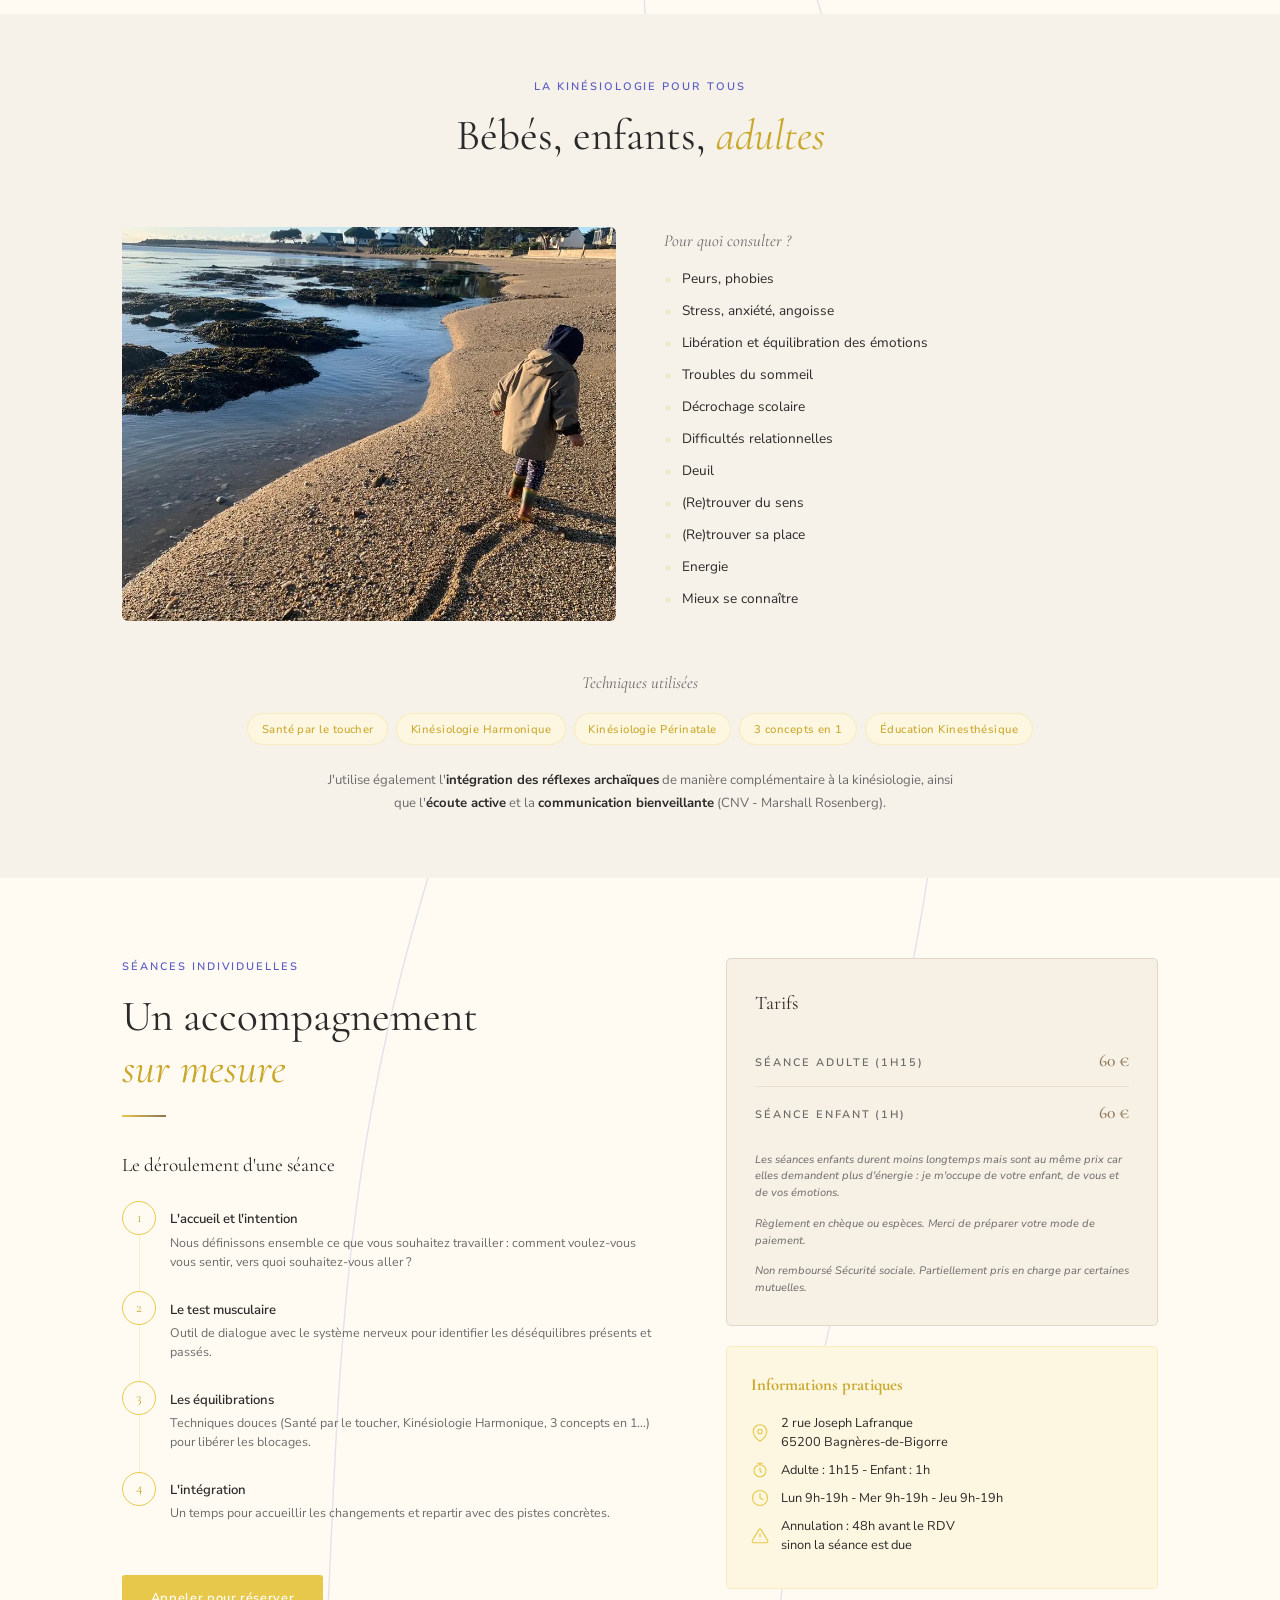
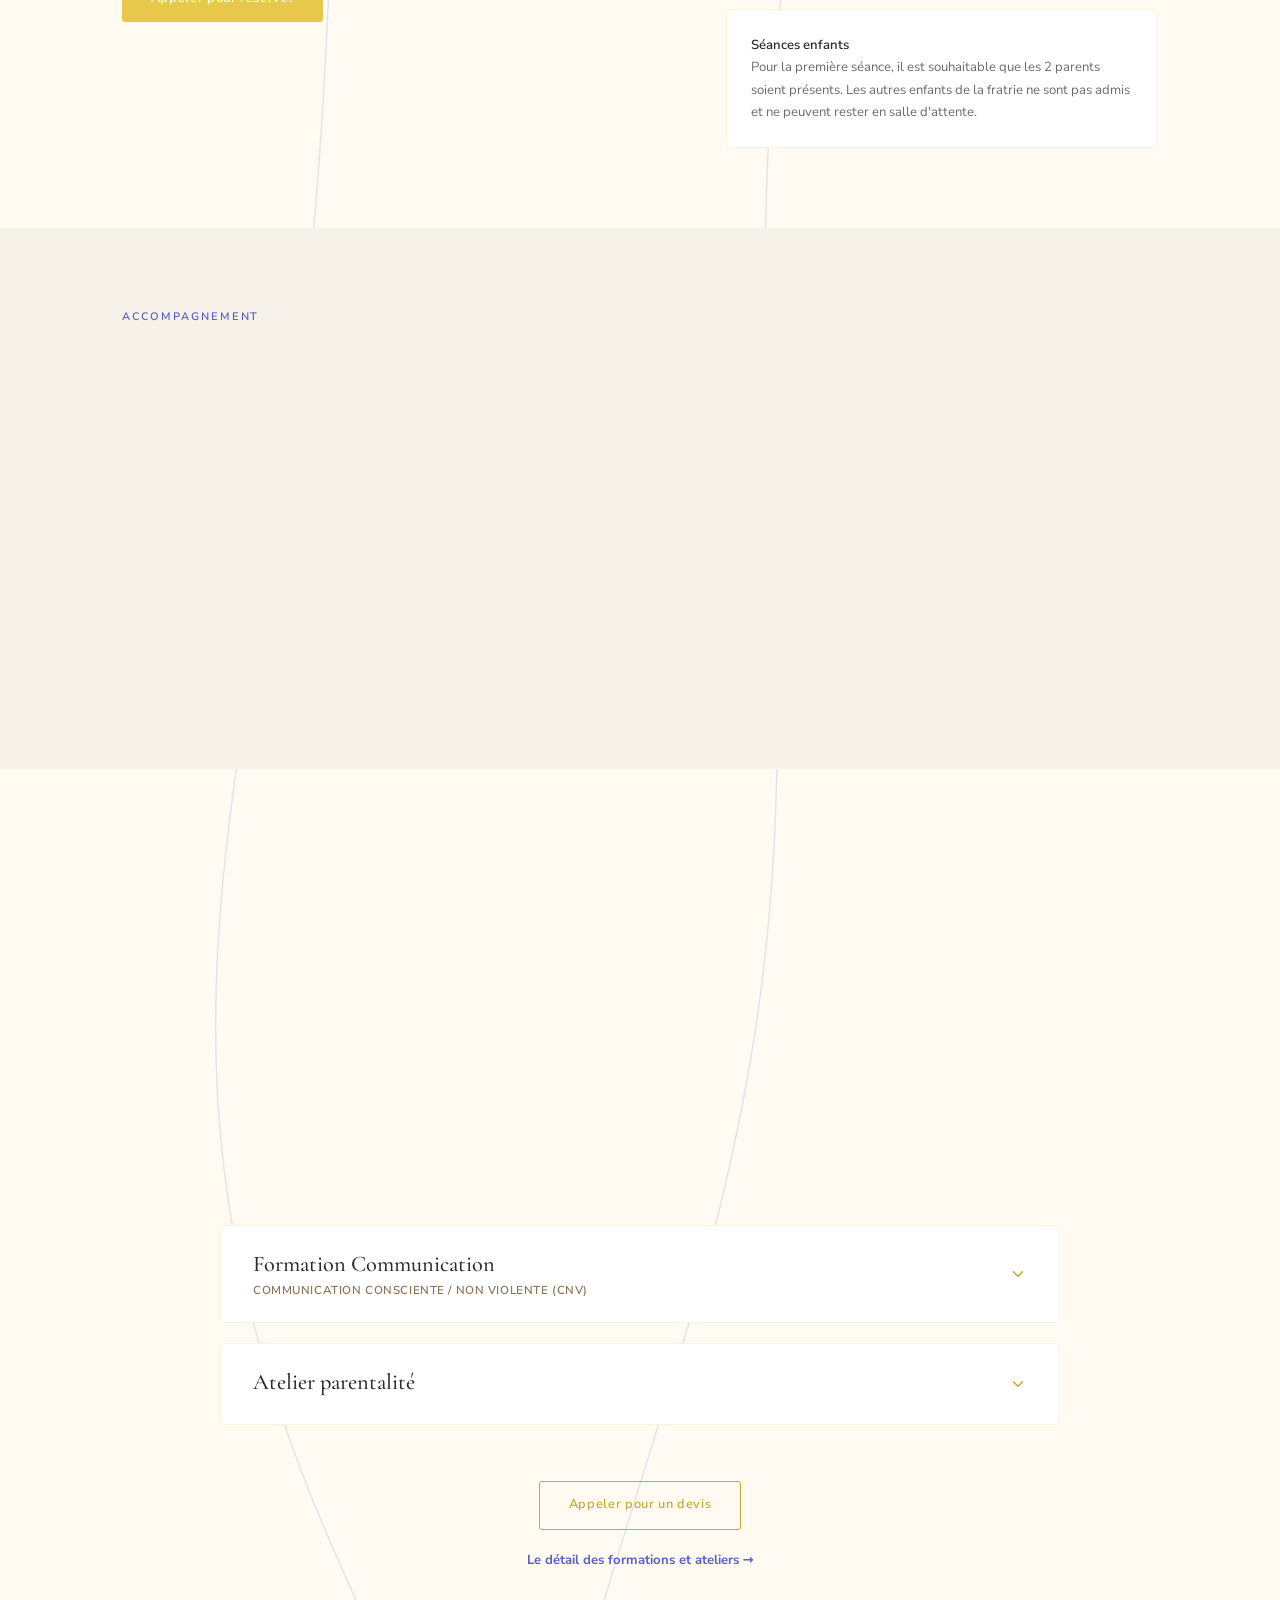
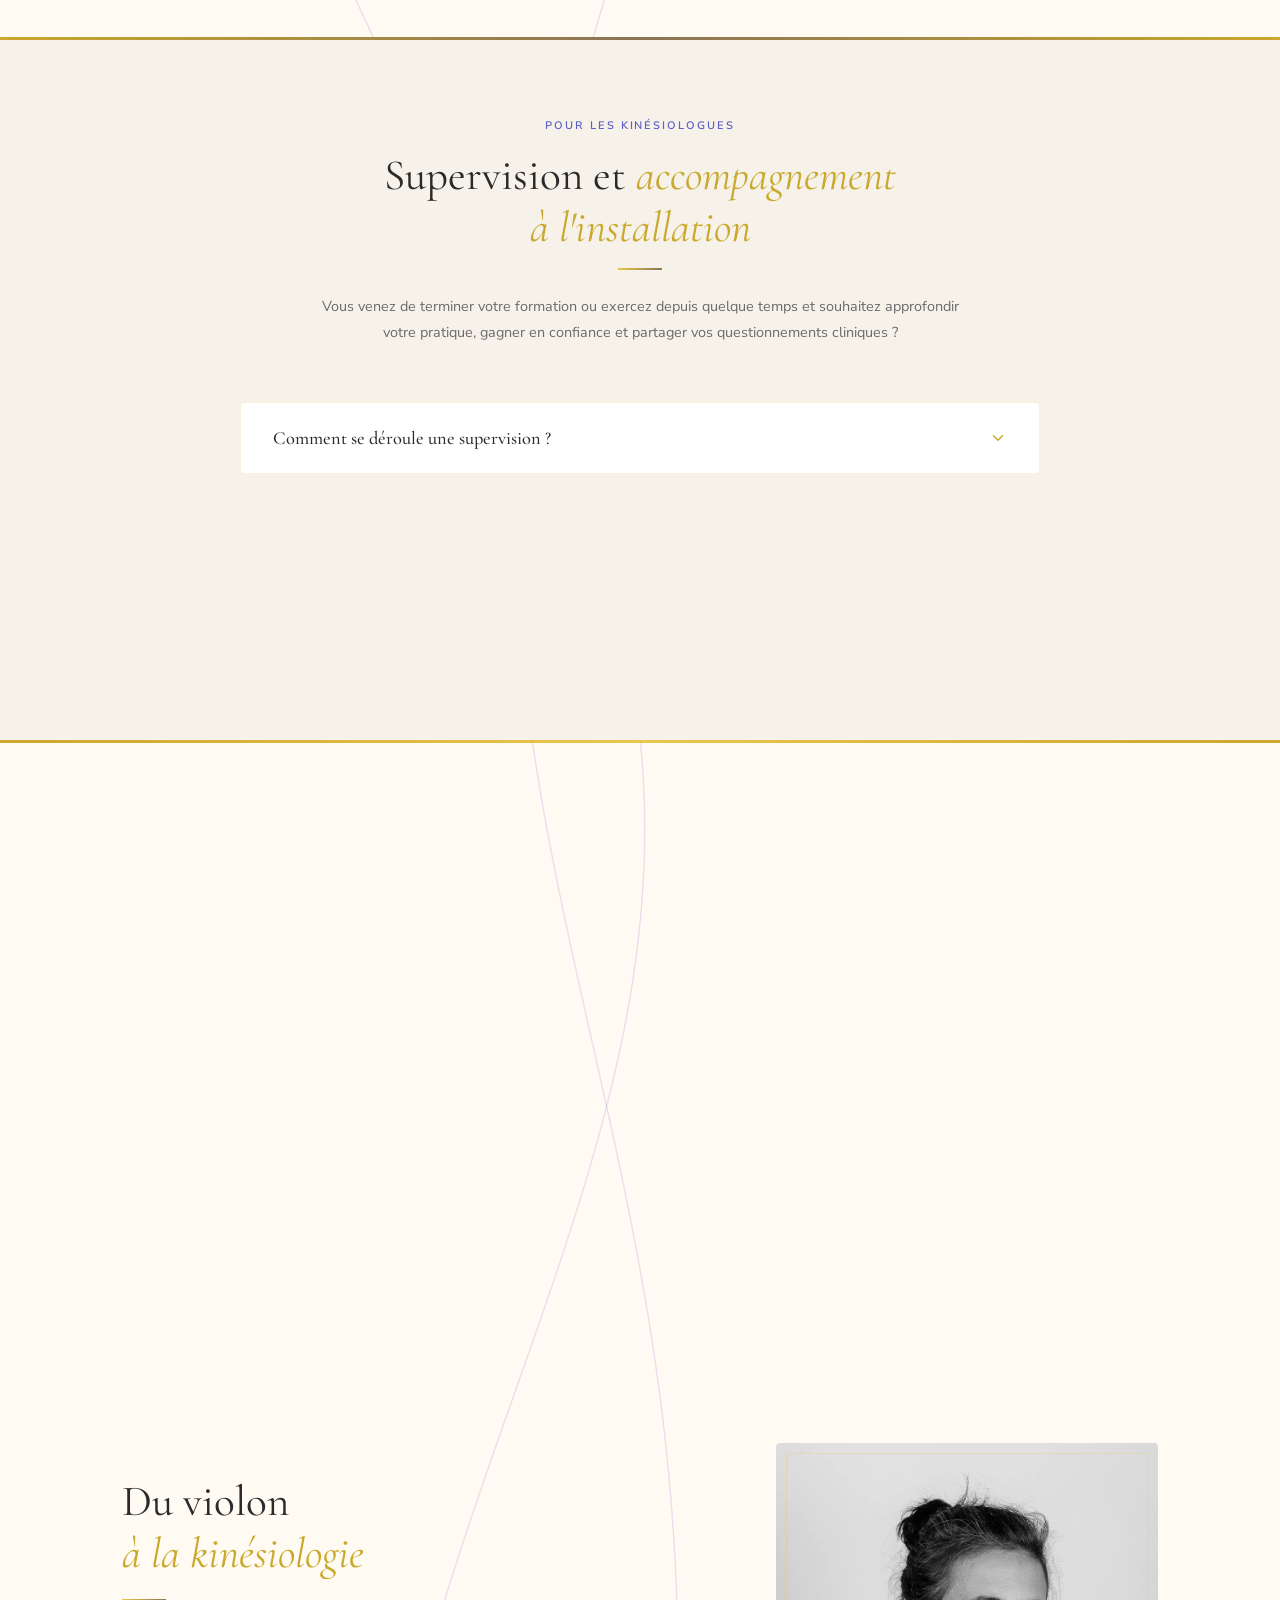
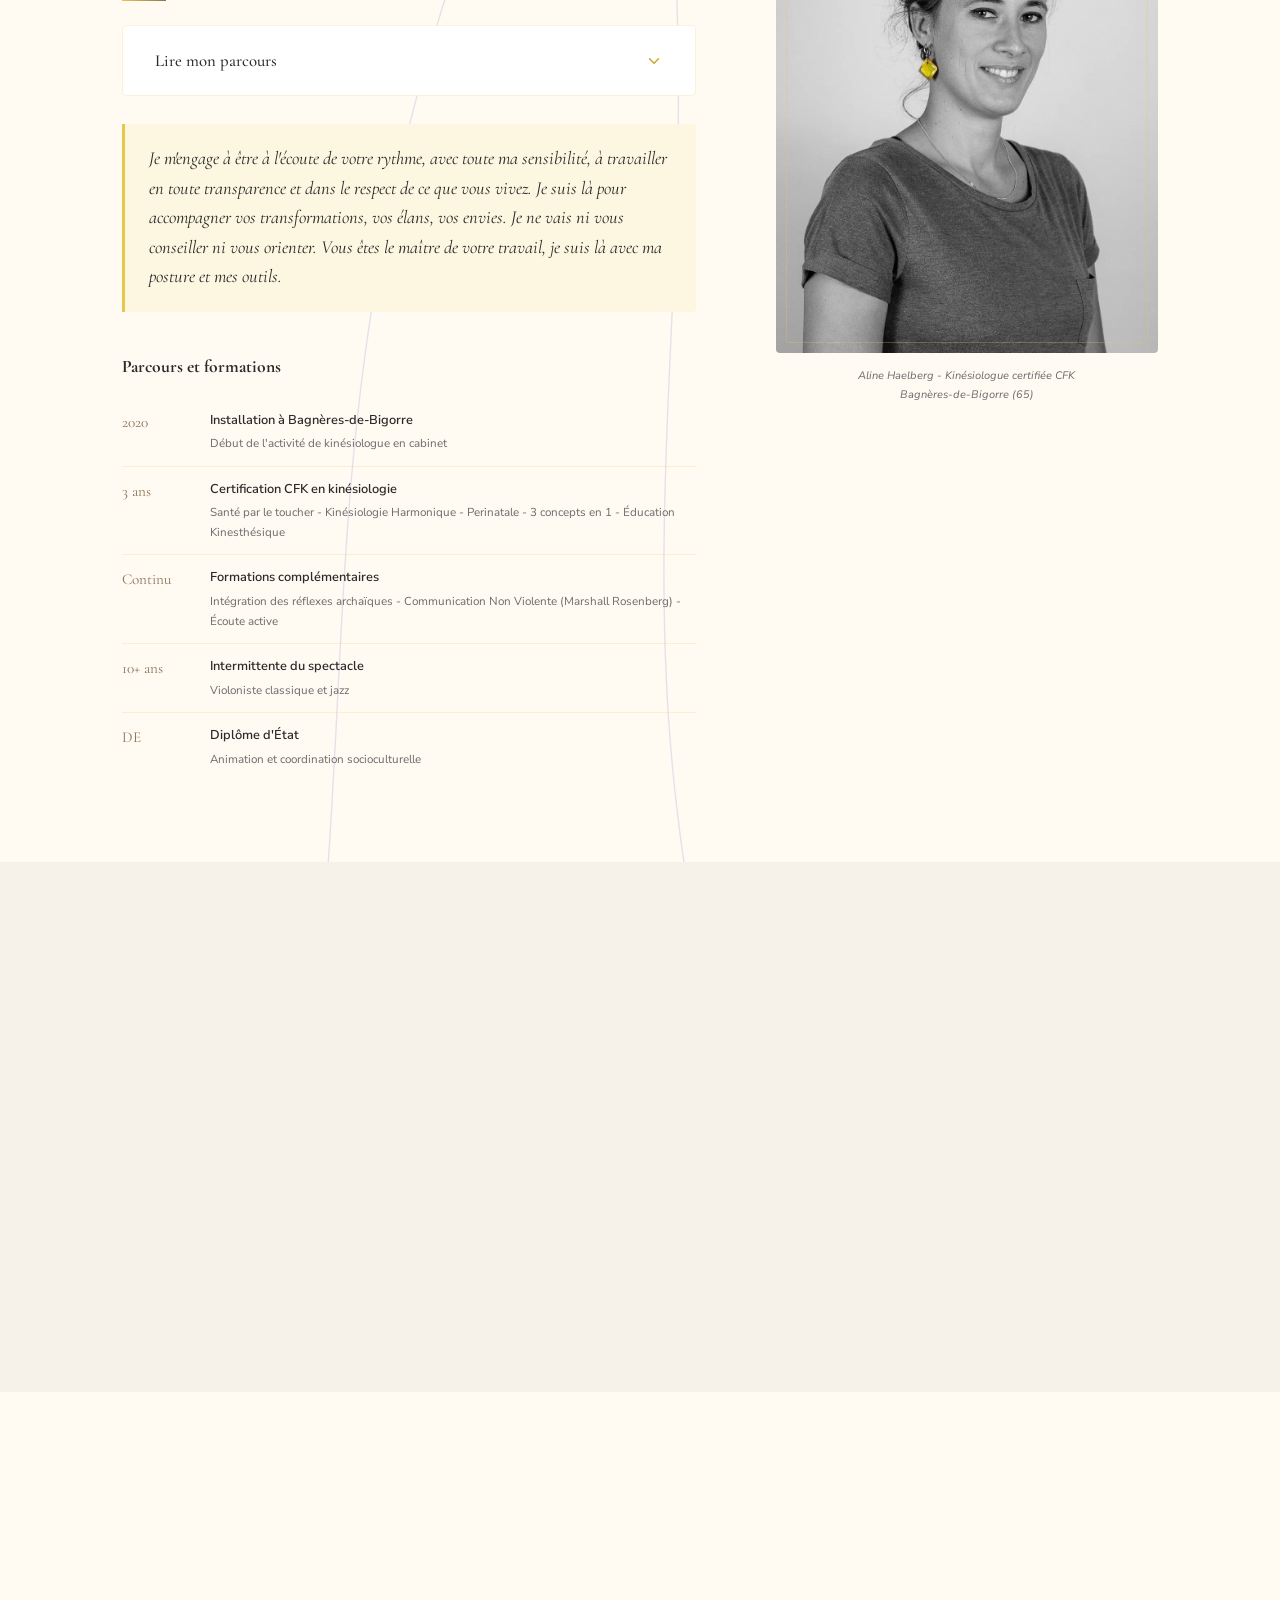
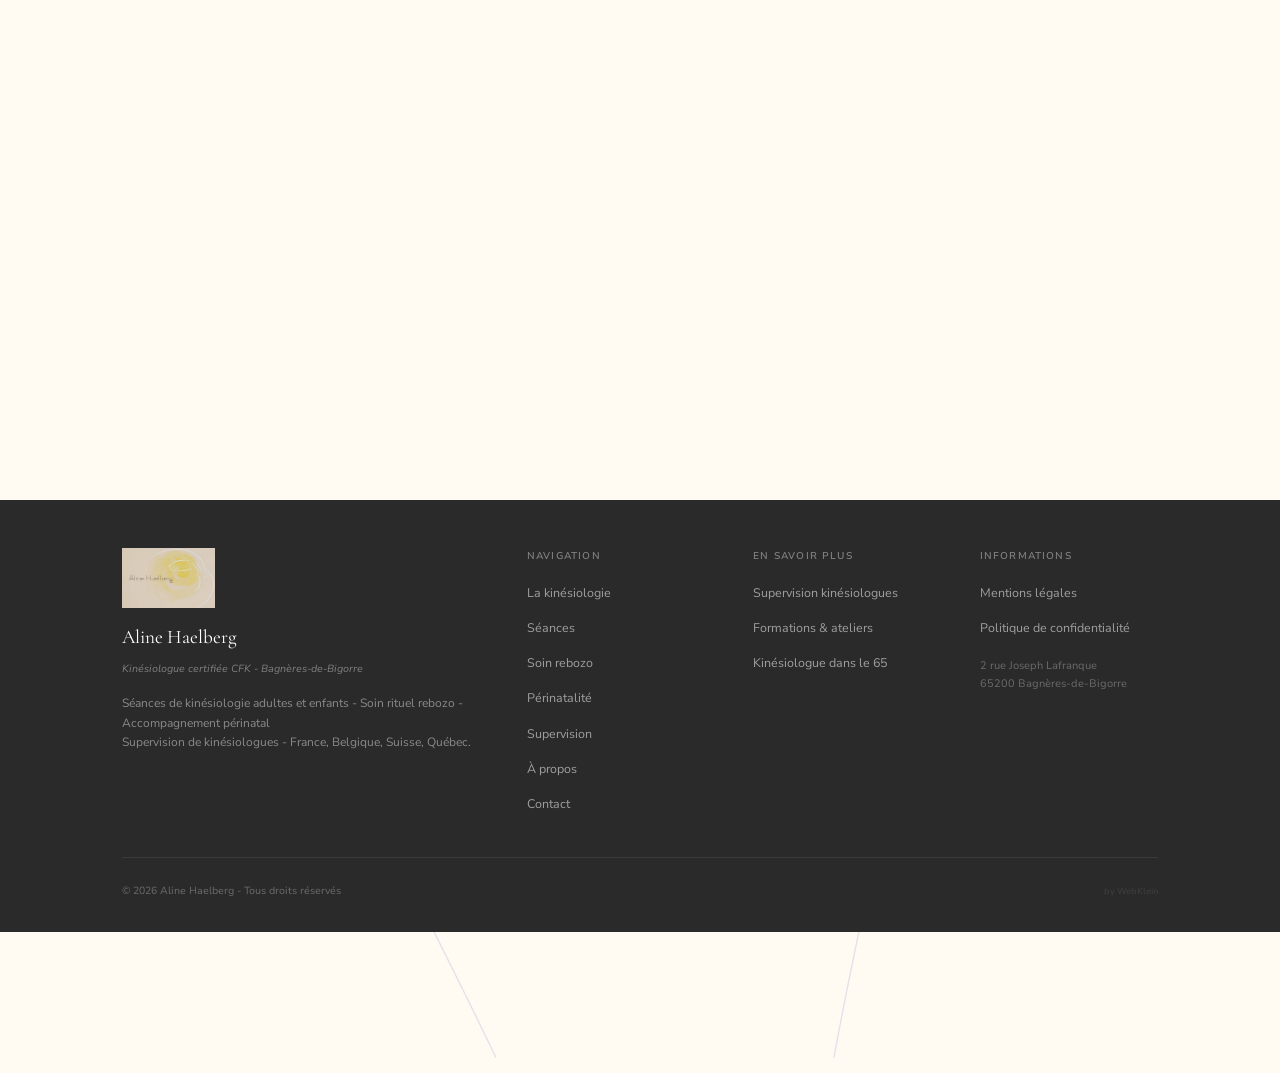
==== commit c373b92e: "t" ====
--- a/index.html
+++ b/index.html
@@ -891,7 +891,7 @@
         <button class="atelier-head" type="button" aria-expanded="false">
           <span class="atelier-head-txt">
             <span class="atelier-title">Formation Brain Gym</span>
-            <span class="atelier-sub">À destination des instituteurs de maternelle et de primaire</span>
+            <span class="atelier-sub">À destination des instituteurs.trices de maternelle et de primaire</span>
           </span>
           <span class="atelier-chevron" aria-hidden="true"><svg width="18" height="18" viewBox="0 0 24 24" fill="none" stroke="#C9A82C" stroke-width="2" stroke-linecap="round" stroke-linejoin="round"><polyline points="6 9 12 15 18 9"/></svg></span>
         </button>
@@ -930,7 +930,7 @@
         <div class="atelier-body">
           <div class="atelier-body-inner">
             <p>Je vous propose des rencontres pour parler de parentalité. Un lieu pour déposer votre vécu et entendre celui des autres - parfois, ça fait du bien de voir qu'on n'est pas seuls à vivre ce que l'on vit !</p>
-            <p>Un temps de mise en commun de nos idées et de nos astuces, pour repartir avec de nouvelles idées et un autre regard sur une situation avec l'un de nos enfants. Je m'appuie sur mes différents outils - Brain Gym, réflexes archaïques, Human Design - pour animer ces temps d'atelier et vous transmettre des outils qui pourront vous accompagner dans votre parentalité.</p>
+            <p>Un temps de mise en commun de nos idées et de nos astuces, pour repartir avec de nouvelles billes et un autre regard sur une situation avec l'un de nos enfants. Je m'appuie sur mes différents outils - Brain Gym, réflexes archaïques, Human Design - pour animer ces temps d'atelier et vous transmettre des outils qui pourront vous accompagner dans votre parentalité.</p>
             <div class="atelier-meta"><span>Durée : 2h30</span><span>Groupe de 12 personnes max</span><span>Lieux : 65 · 64 · 31</span><span>Devis sur demande</span></div>
           </div>
         </div>
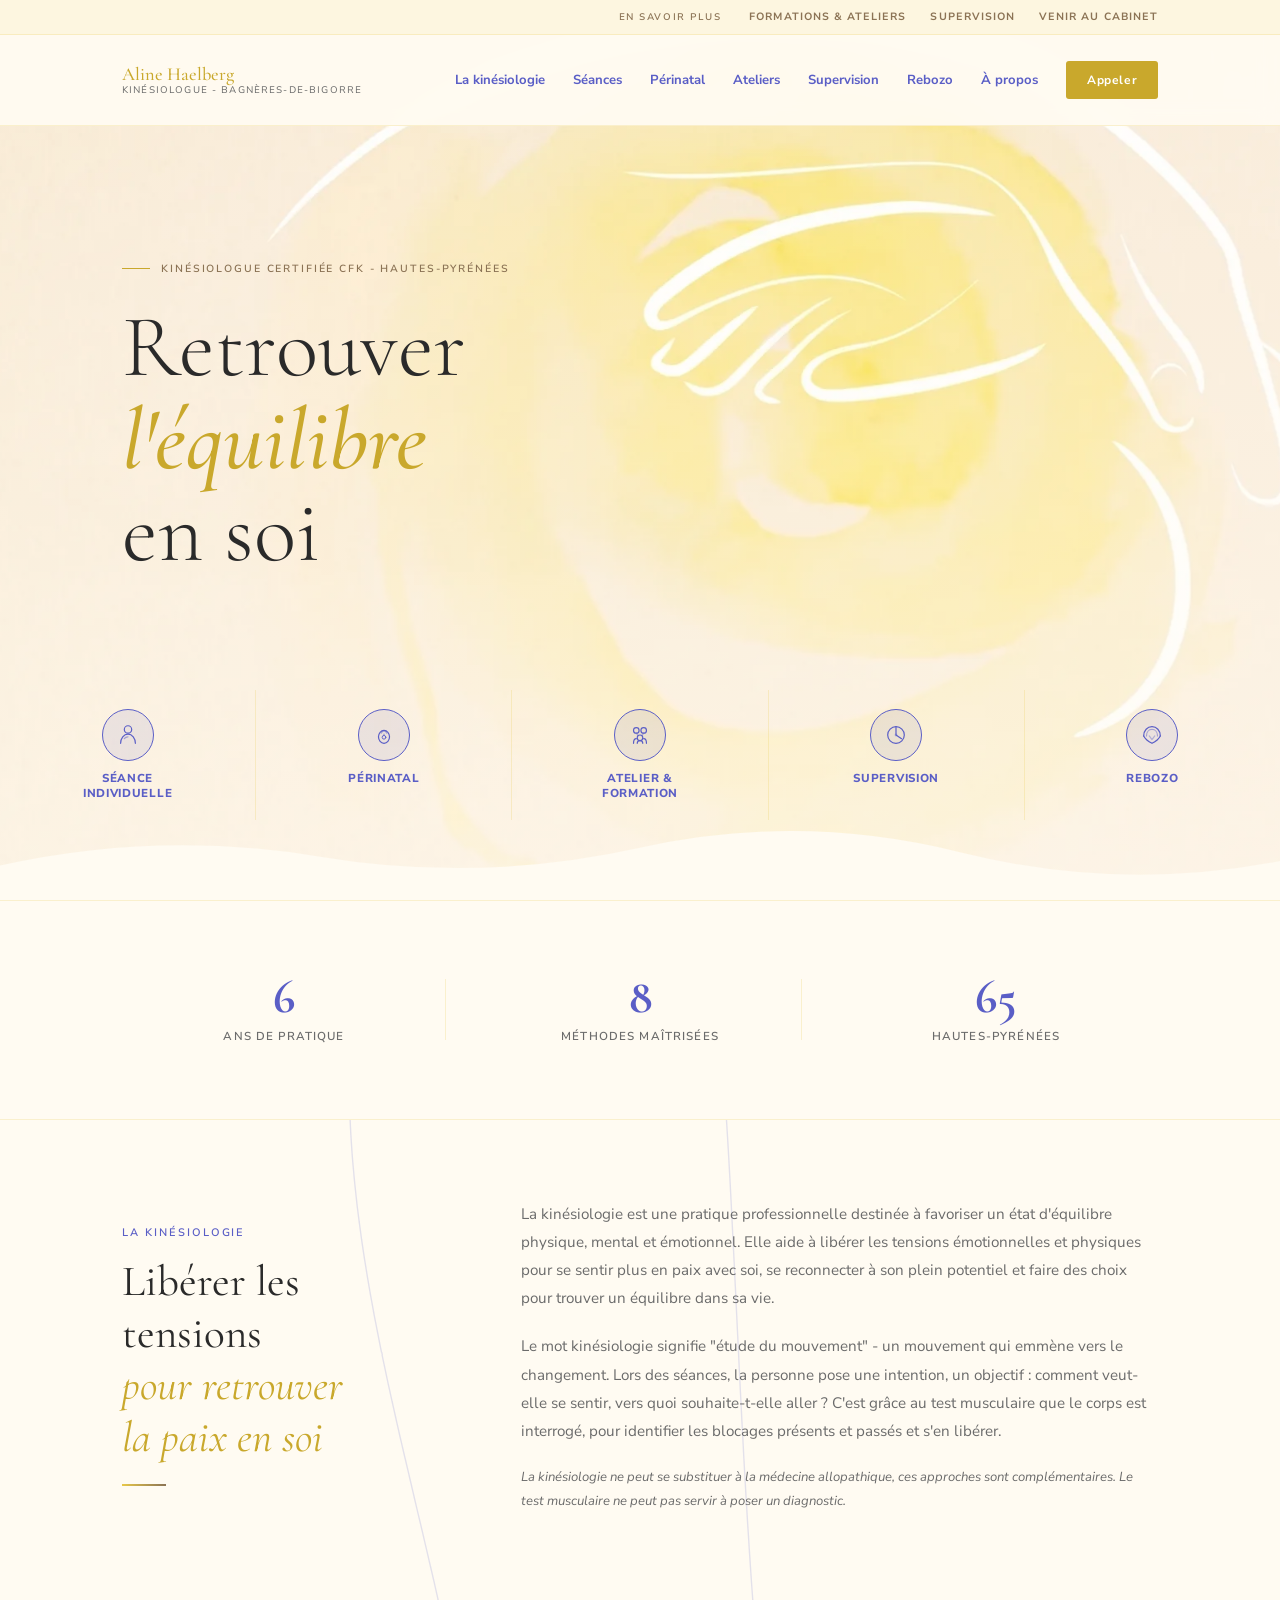
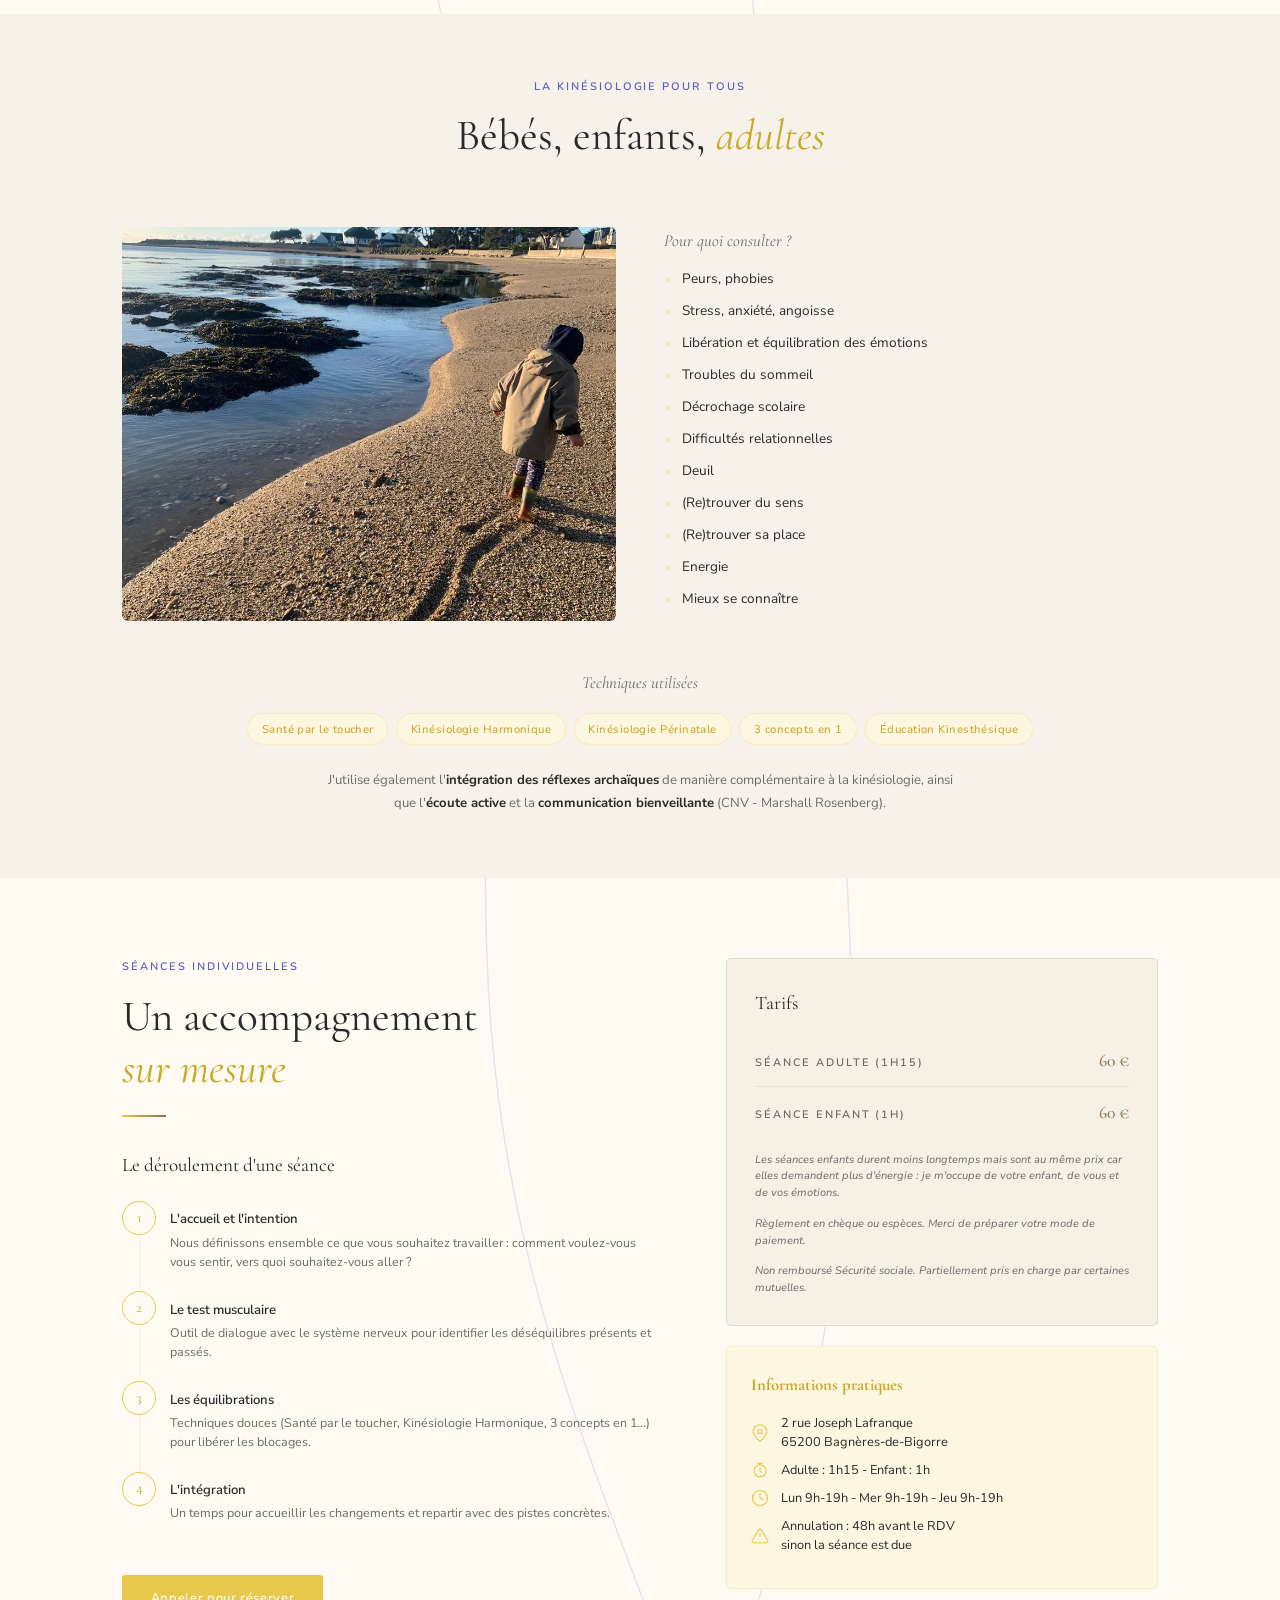
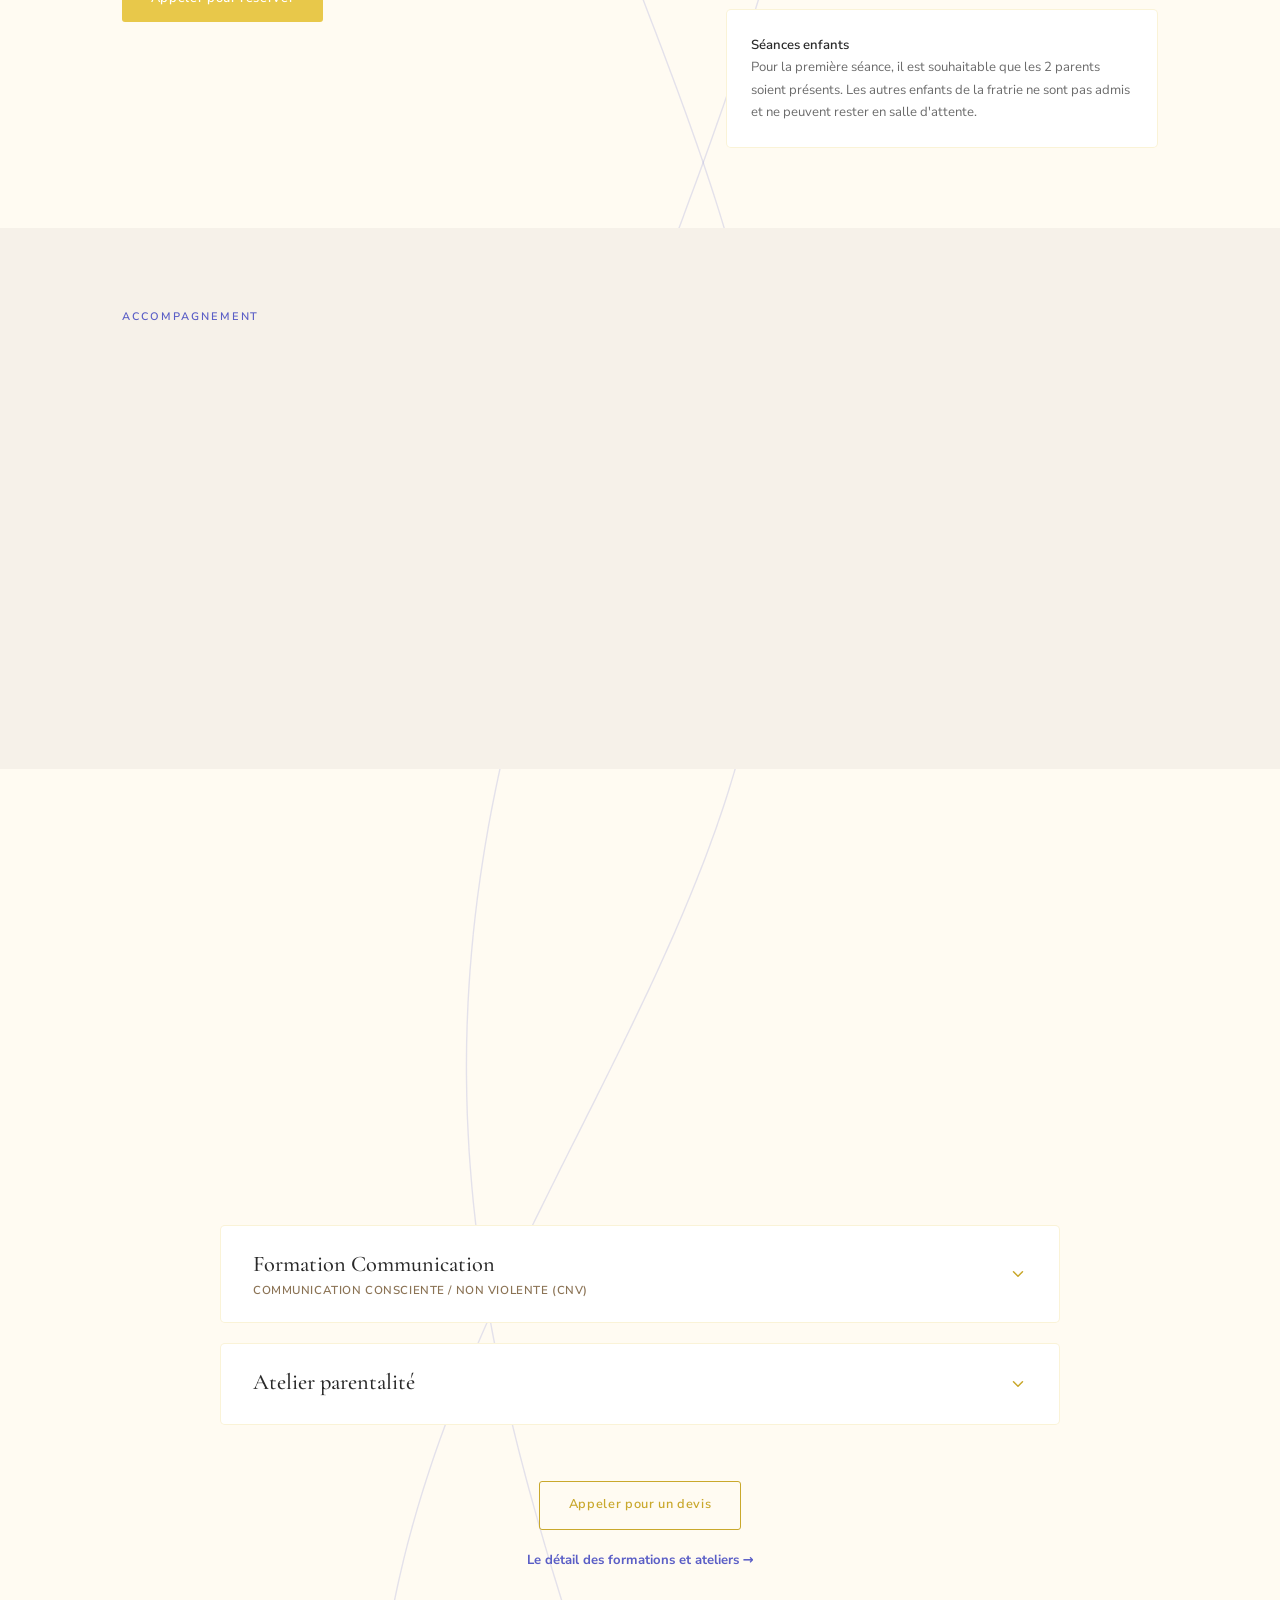
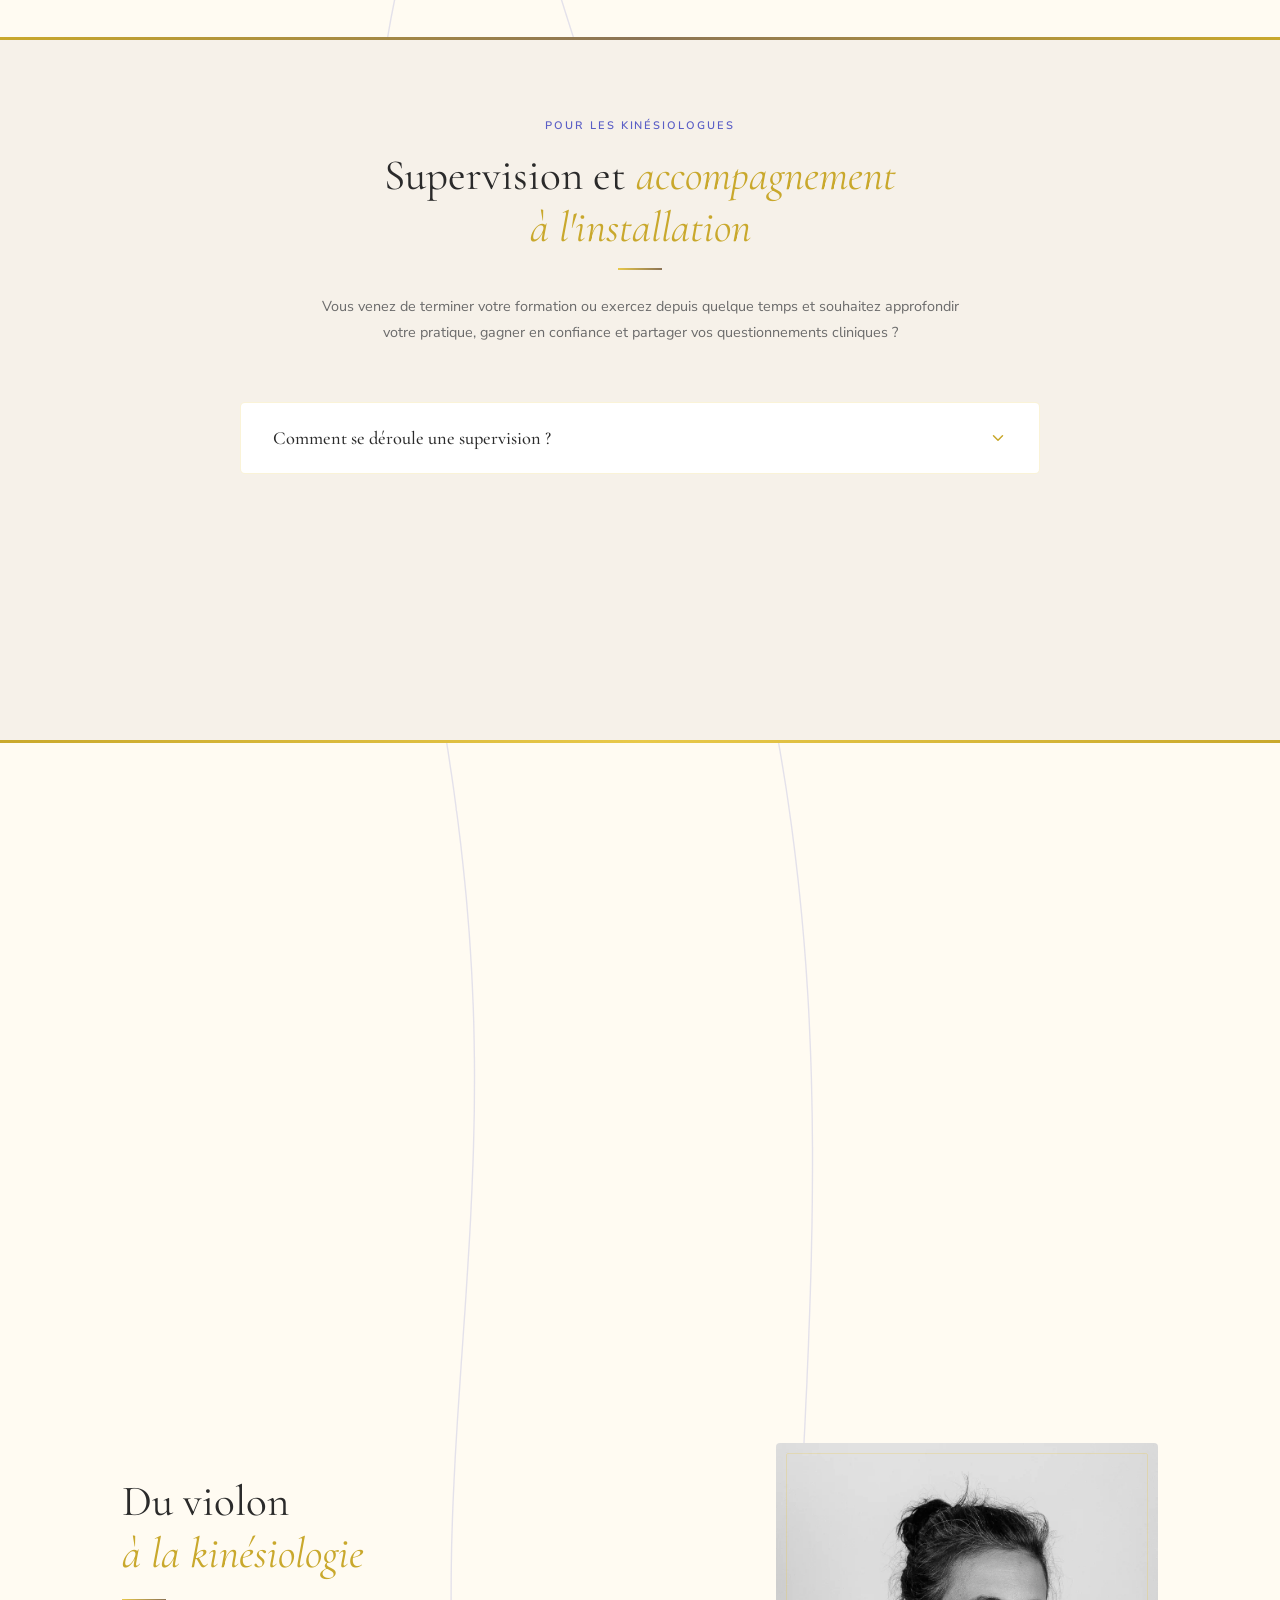
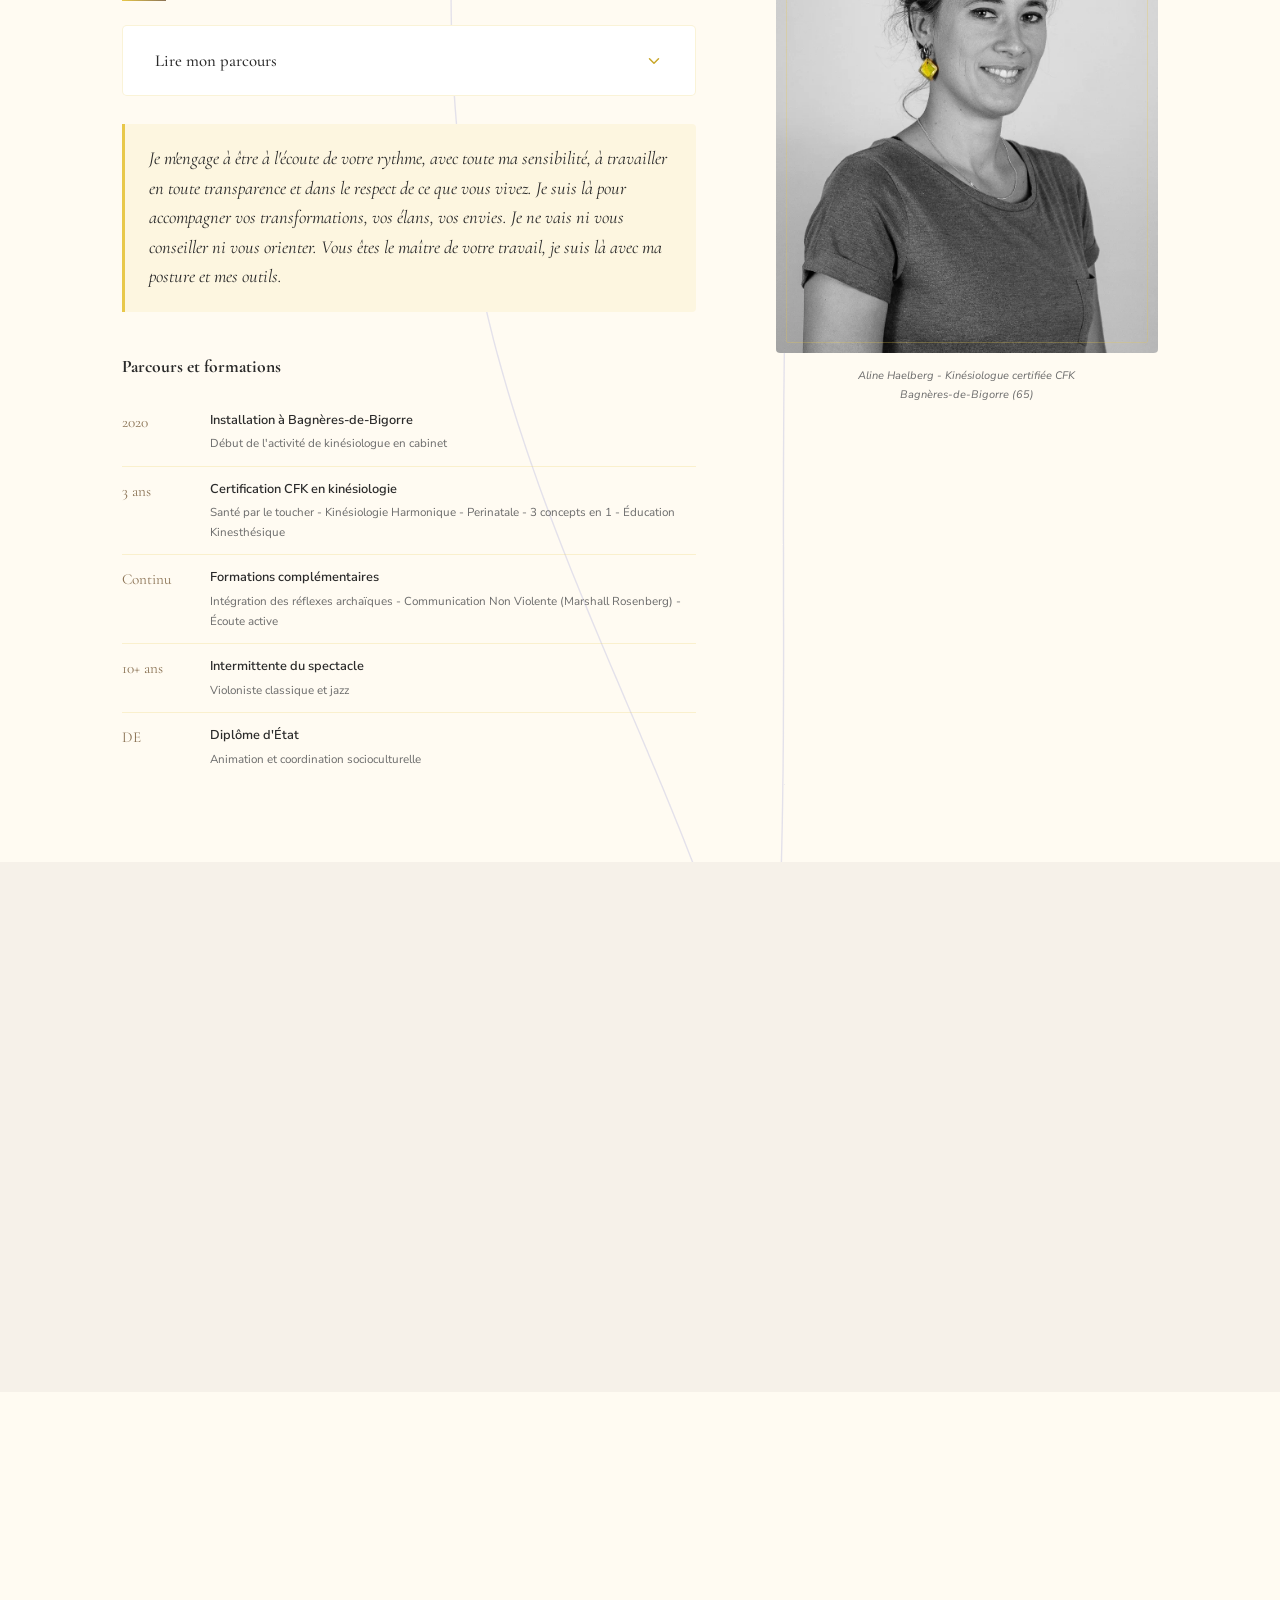
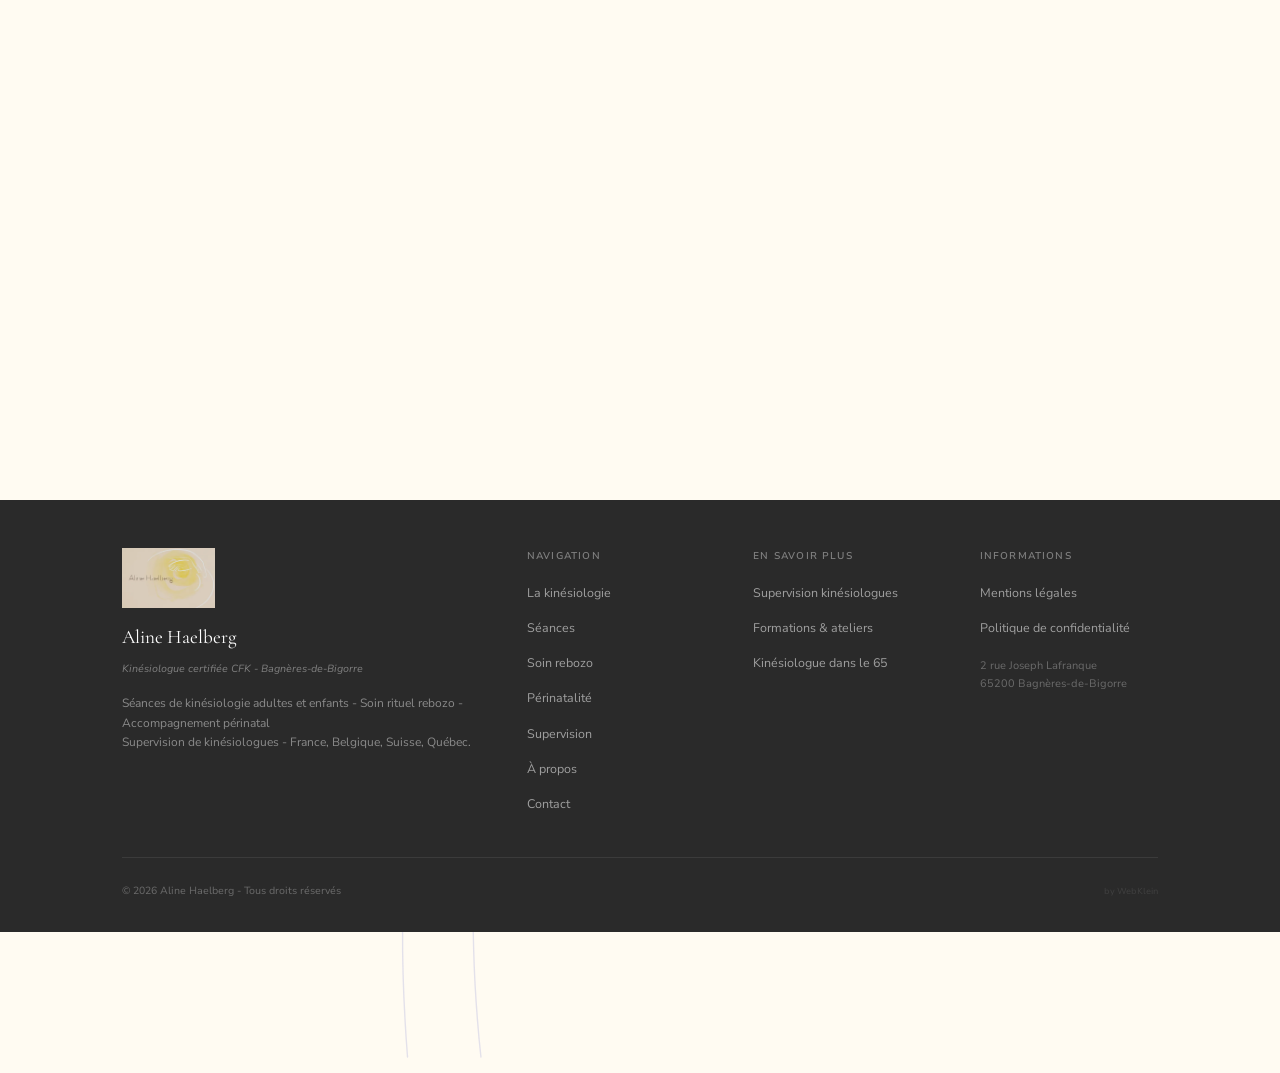
==== commit c0d18fdb: "reagencement des pages" ====
--- a/index.html
+++ b/index.html
@@ -172,7 +172,7 @@
   --sans:"Nunito Sans","Segoe UI",system-ui,sans-serif;
 }
 *,*::before,*::after{box-sizing:border-box;margin:0;padding:0}
-html{scroll-behavior:smooth}
+html{scroll-behavior:smooth;scroll-padding-top:130px}
 body{font-family:var(--sans);background:var(--cream);color:var(--ink);line-height:1.7;font-size:16px;overflow-x:hidden;position:relative}
 .page-lines{position:absolute;top:0;left:0;width:100%;z-index:-1;pointer-events:none;overflow:visible}
 .line-path{fill:none;stroke:var(--lav);stroke-width:1.4;stroke-linecap:round;stroke-linejoin:round;opacity:.16;filter:url(#sketch-filter)}
@@ -195,8 +195,13 @@
 .btn-e:hover{background:#b8932b;transform:translateY(-2px)}
 
 /* ---- NAV ---- */
-.nav{position:fixed;top:0;left:0;right:0;z-index:100;background:rgba(255,251,242,.95);backdrop-filter:blur(10px);border-bottom:1px solid var(--line);height:90px;display:flex;align-items:center}
-.nav-in{display:flex;align-items:center;justify-content:space-between;width:100%}
+.nav{position:fixed;top:0;left:0;right:0;z-index:100;background:rgba(255,251,242,.95);backdrop-filter:blur(10px);border-bottom:1px solid var(--line);display:flex;flex-direction:column;align-items:stretch}
+.nav-in{display:flex;align-items:center;justify-content:space-between;width:100%;height:90px}
+.topbar{background:var(--sage-pale);border-bottom:1px solid var(--line)}
+.topbar-in{display:flex;justify-content:flex-end;align-items:center;gap:1.5rem;height:34px}
+.topbar-lbl{font-size:.6rem;font-weight:600;letter-spacing:.16em;text-transform:uppercase;color:var(--earth);margin-right:.25rem}
+.topbar a{font-size:.66rem;font-weight:700;letter-spacing:.1em;text-transform:uppercase;color:var(--earth);transition:color .3s ease}
+.topbar a:hover{color:var(--deep)}
 .logo-name{font-family:var(--serif);font-size:1.15rem;font-weight:500;color:var(--deep)}
 .logo-sub{font-size:.6rem;font-weight:400;letter-spacing:.12em;text-transform:uppercase;color:var(--mid);margin-top:2px}
 .nav-links{display:flex;align-items:center;gap:1.75rem}
@@ -207,9 +212,10 @@
 /* ---- BURGER MOBILE ---- */
 .burger{display:none;flex-direction:column;gap:5px;cursor:pointer;padding:8px;background:none;border:none}
 .burger span{width:22px;height:2px;background:var(--ink);transition:transform .3s ease,opacity .3s ease}
-.mobile-menu{display:none;position:fixed;top:90px;left:0;right:0;background:rgba(255,251,242,.98);backdrop-filter:blur(10px);padding:1.5rem 2rem;border-bottom:1px solid var(--line);flex-direction:column;gap:1rem;z-index:99}
+.mobile-menu{display:none;position:fixed;top:124px;left:0;right:0;background:rgba(255,251,242,.98);backdrop-filter:blur(10px);padding:1.5rem 2rem;border-bottom:1px solid var(--line);flex-direction:column;gap:1rem;z-index:99}
 .mobile-menu.open{display:flex}
 .mobile-menu a{font-size:.9rem;font-weight:500;color:var(--mid);padding:.5rem 0}
+.mm-lbl{font-size:.6rem;font-weight:700;letter-spacing:.16em;text-transform:uppercase;color:var(--deep);margin-top:.5rem;border-top:1px solid var(--line);padding-top:1rem;display:block}
 
 /* ---- HERO ---- */
 @keyframes kenBurns {
@@ -227,7 +233,7 @@
   overflow: hidden;
   display: flex;
   flex-direction: column;
-  padding-top: 90px;
+  padding-top: 124px;
 }
 
 .hero-bg {
@@ -579,6 +585,9 @@
 @media(max-width:900px){
   .nav-links{display:none}
   .burger{display:flex}
+  .topbar-lbl{display:none}
+  .topbar-in{justify-content:center;gap:1.1rem}
+  .topbar a{font-size:.6rem;letter-spacing:.06em}
   .hero-wrap{text-align:left}
   .hero-pictos{bottom:30px;flex-wrap:wrap}
   .hero-picto{padding:.7rem .3rem;gap:.4rem}
@@ -606,6 +615,14 @@
 
 <!-- NAV -->
 <header class="nav">
+  <div class="topbar">
+    <div class="wrap topbar-in">
+      <span class="topbar-lbl">En savoir plus</span>
+      <a href="formations.html">Formations &amp; ateliers</a>
+      <a href="supervision-kinesiologie.html">Supervision</a>
+      <a href="kinesiologue-hautes-pyrenees.html">Venir au cabinet</a>
+    </div>
+  </div>
   <div class="wrap nav-in">
     <a href="#" style="display:flex;flex-direction:column;line-height:1">
       <span class="logo-name">Aline Haelberg</span>
@@ -636,6 +653,10 @@
   <a href="#supervision" onclick="this.parentElement.classList.remove('open')">Supervision</a>
   <a href="#rebozo" onclick="this.parentElement.classList.remove('open')">Rebozo</a>
   <a href="#apropos" onclick="this.parentElement.classList.remove('open')">À propos</a>
+  <span class="mm-lbl">En savoir plus</span>
+  <a href="formations.html">Formations &amp; ateliers</a>
+  <a href="supervision-kinesiologie.html">Supervision de kinésiologues</a>
+  <a href="kinesiologue-hautes-pyrenees.html">Venir au cabinet</a>
   <a href="tel:+33757474336" class="btn btn-p" style="text-align:center">Appeler pour RDV</a>
 </nav>
 
